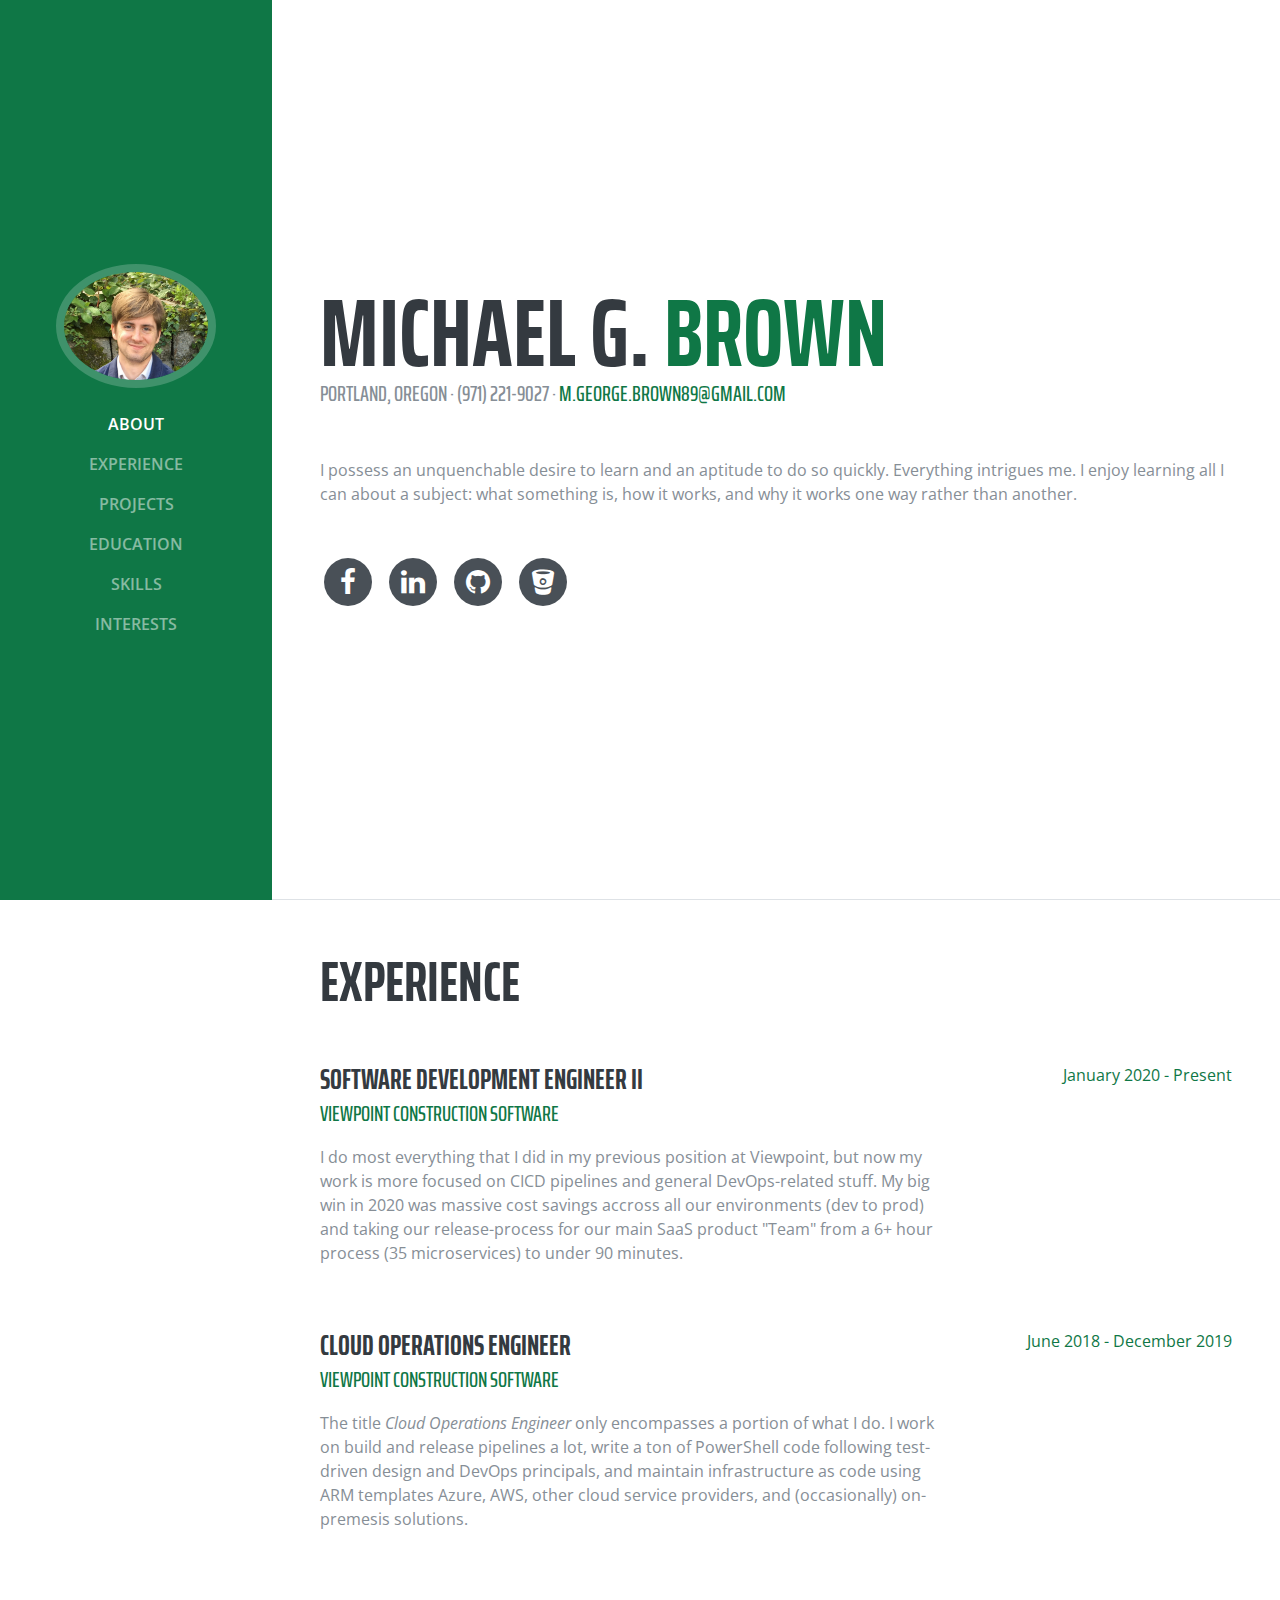
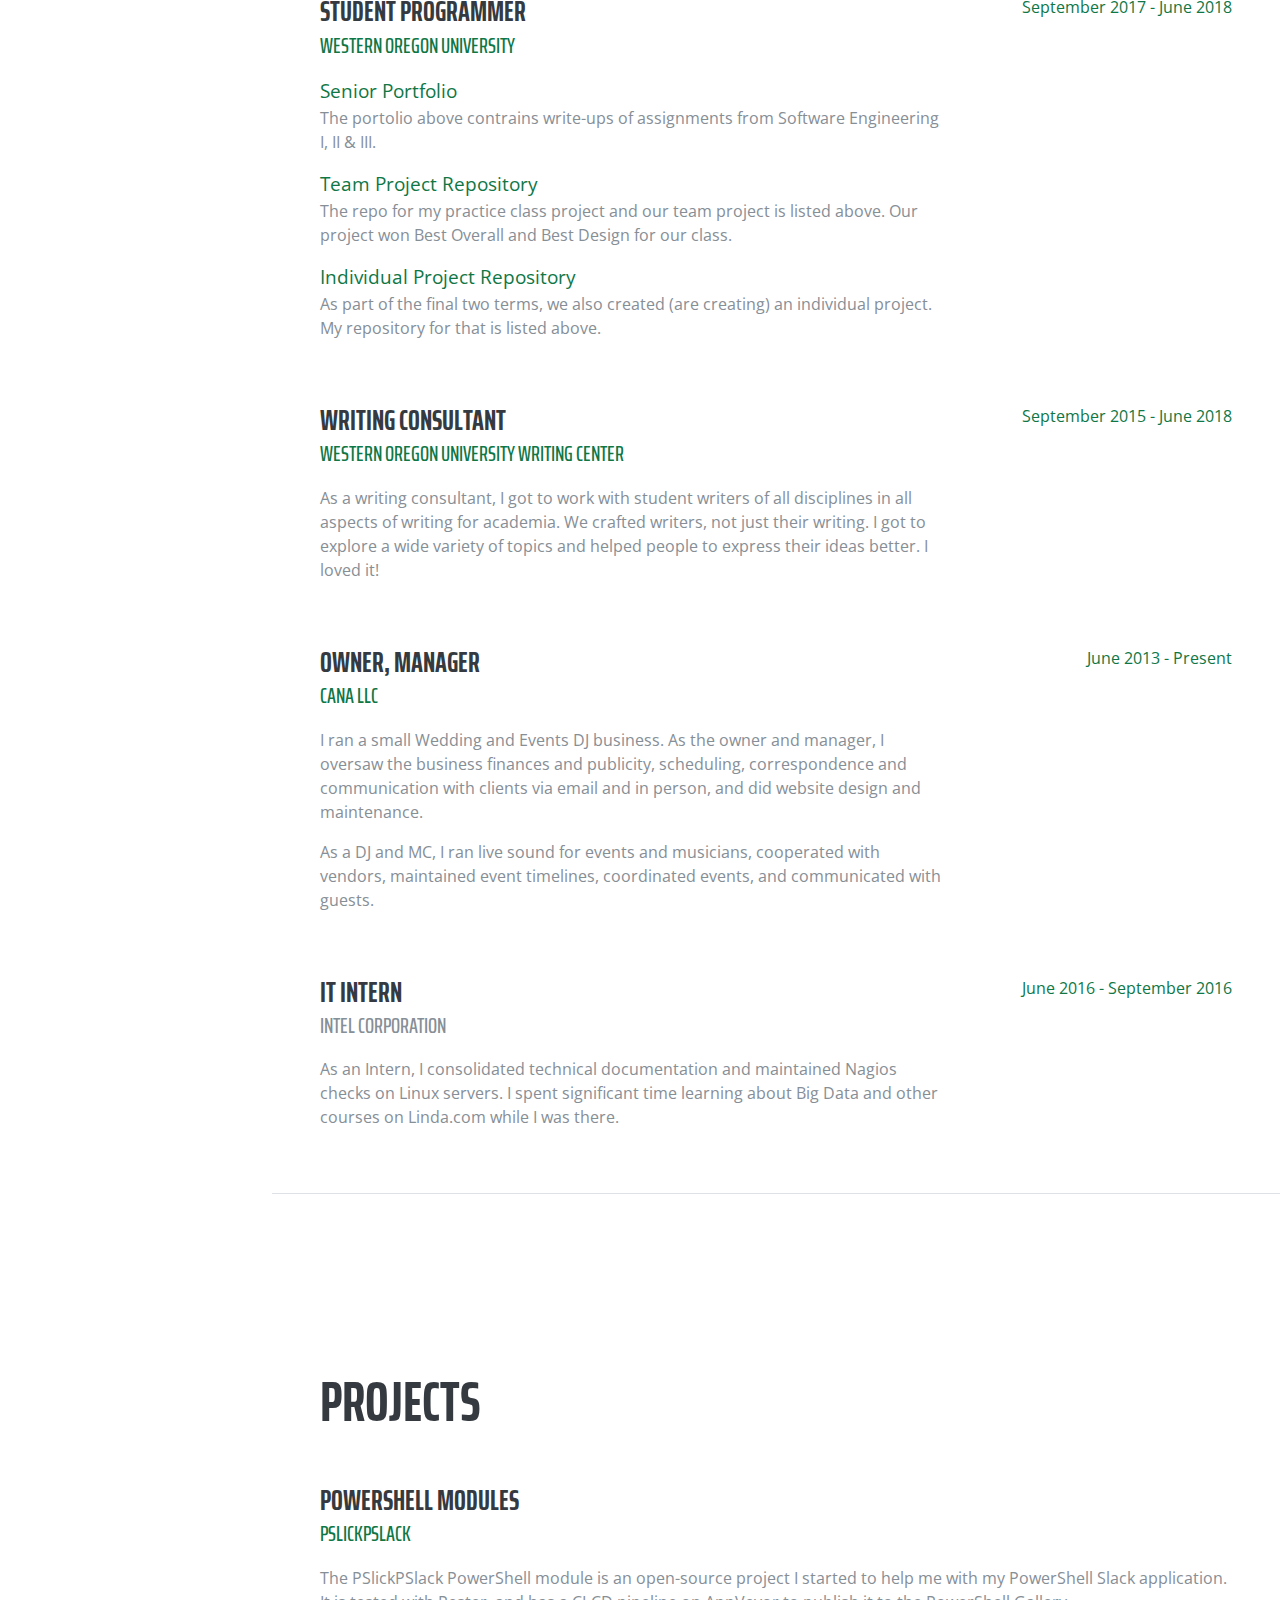
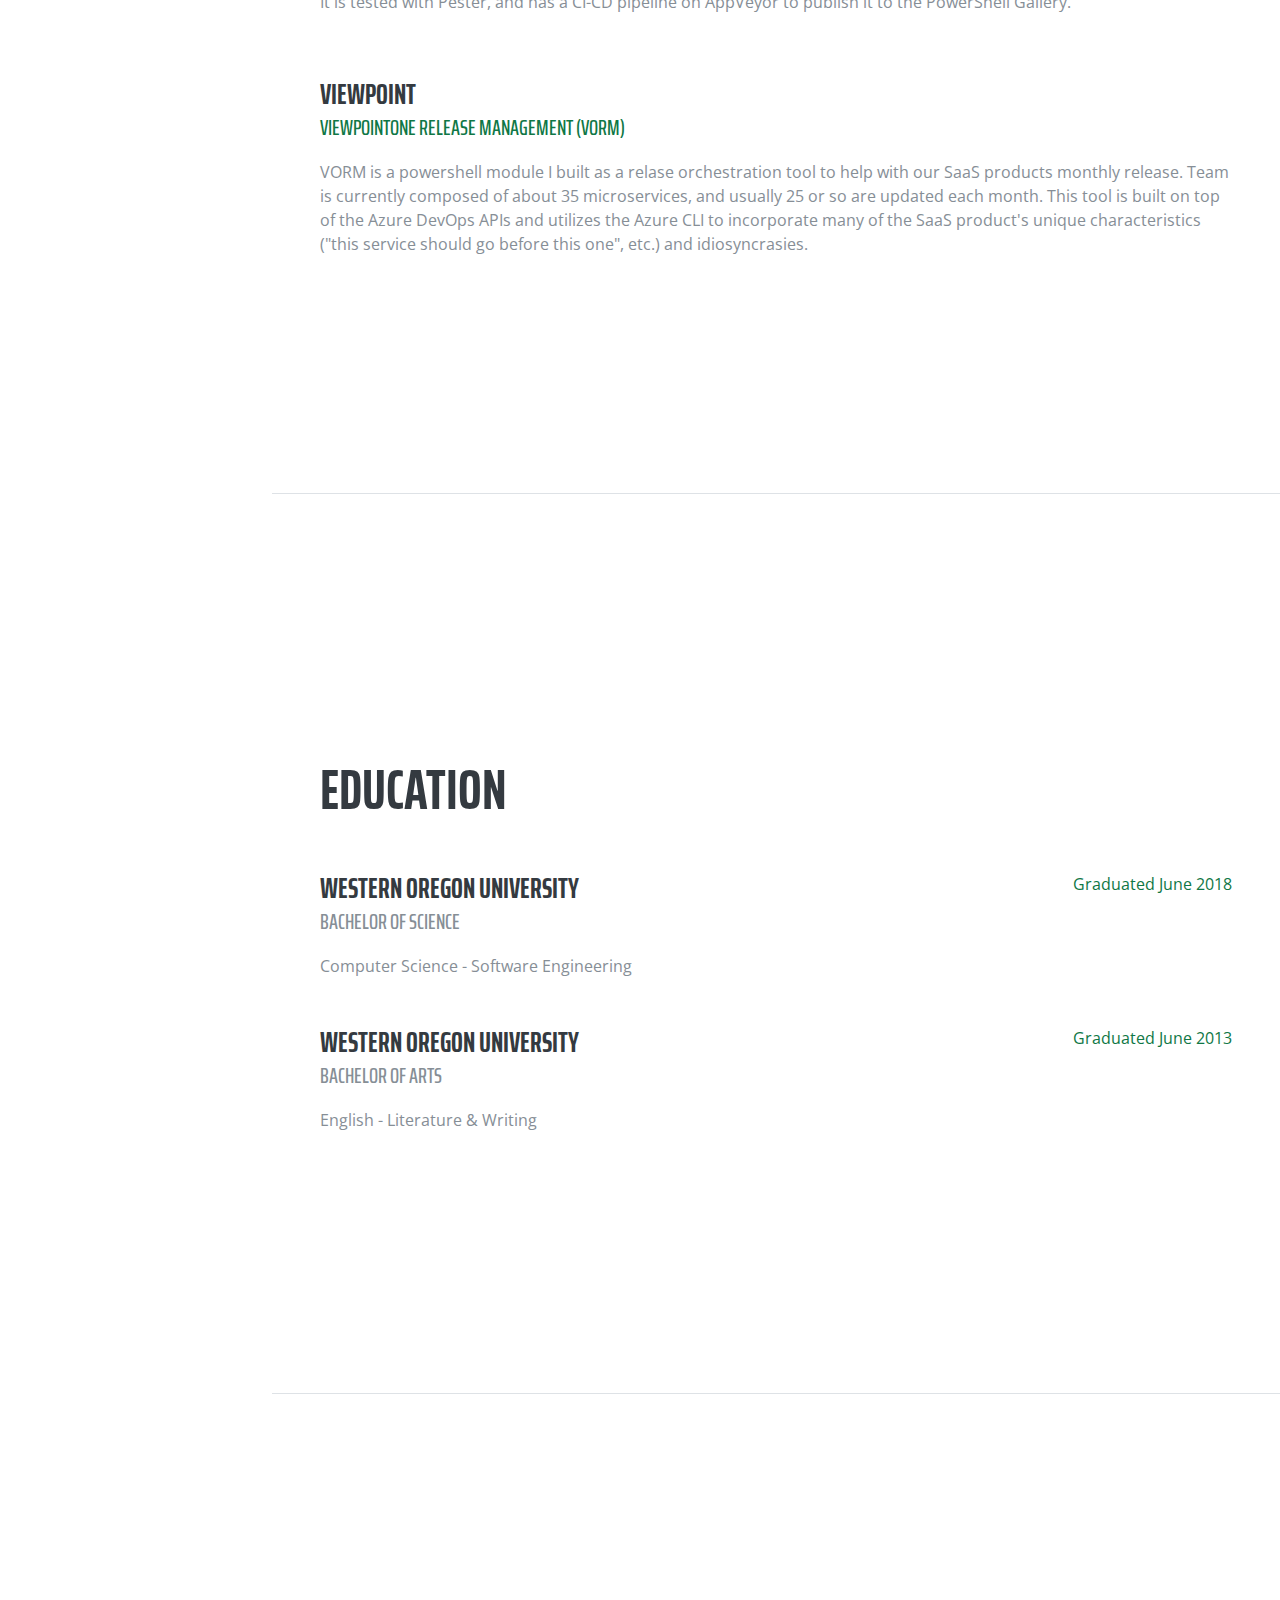
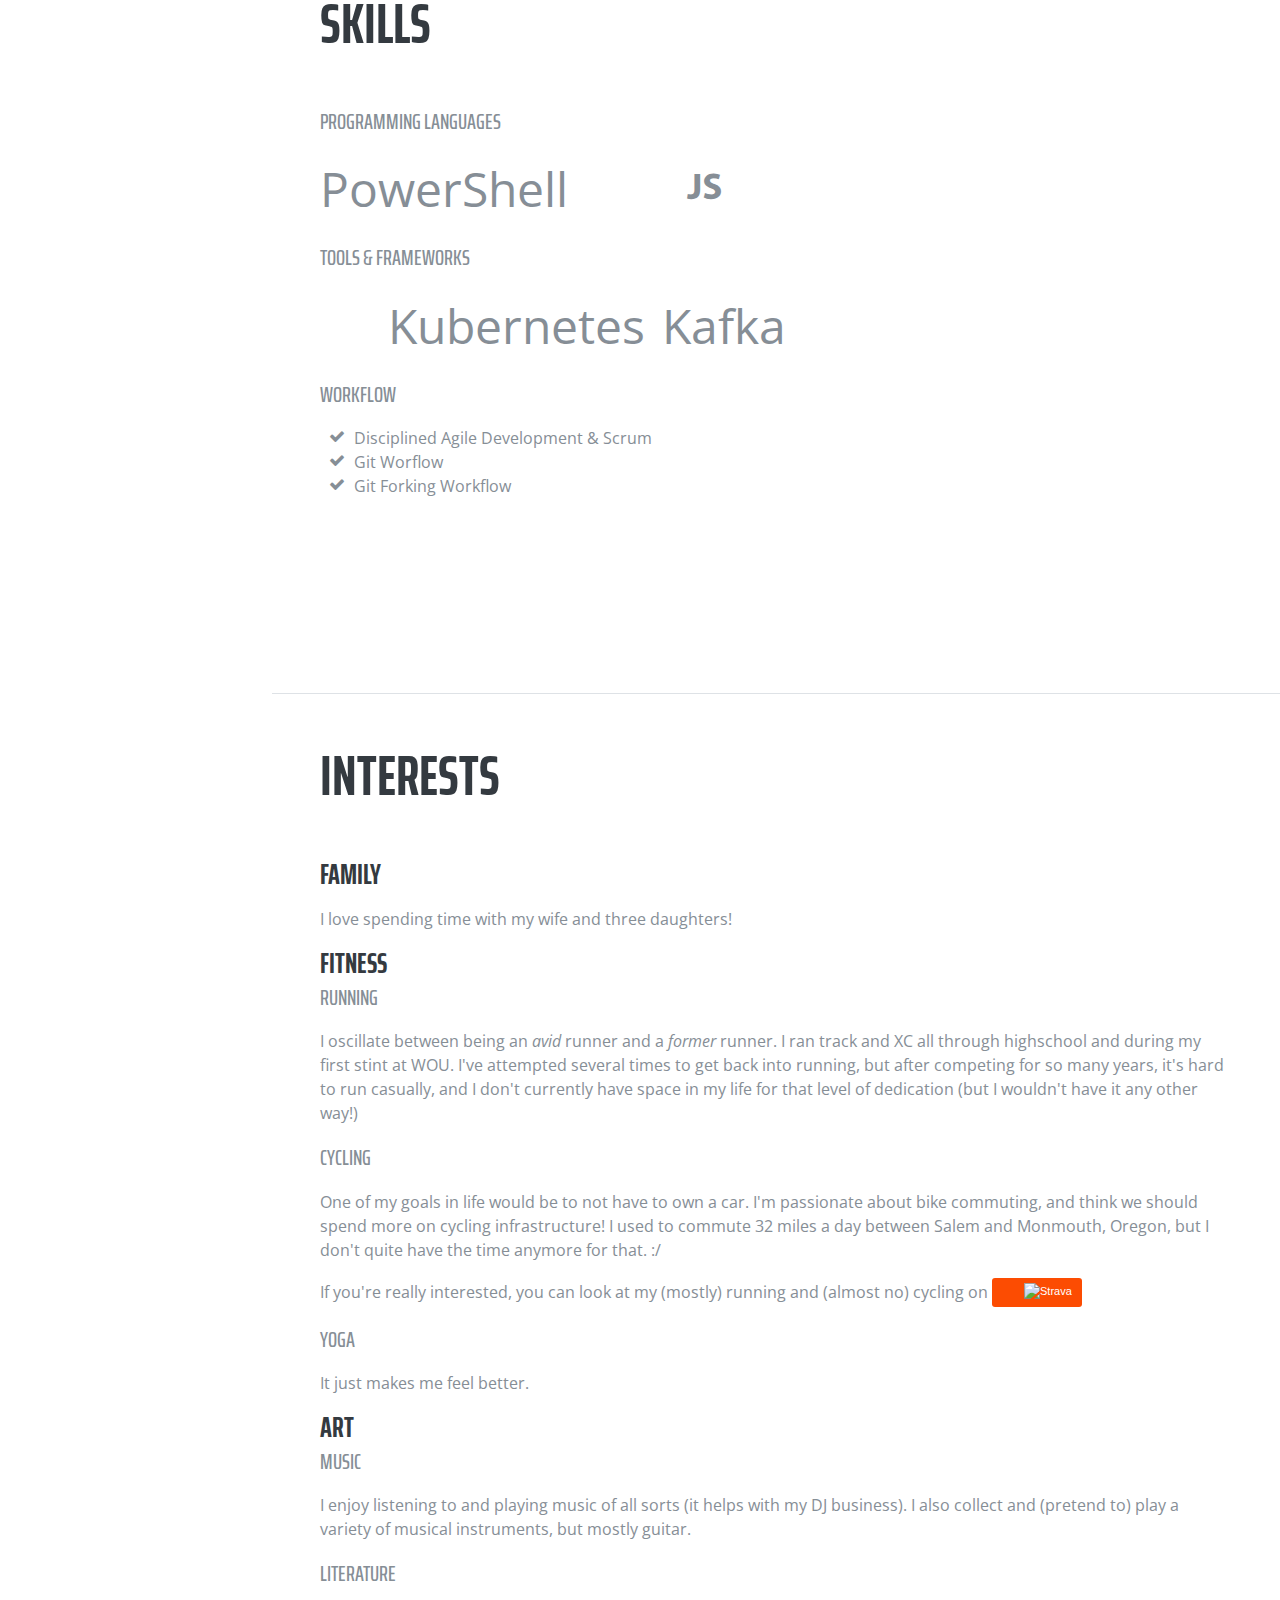
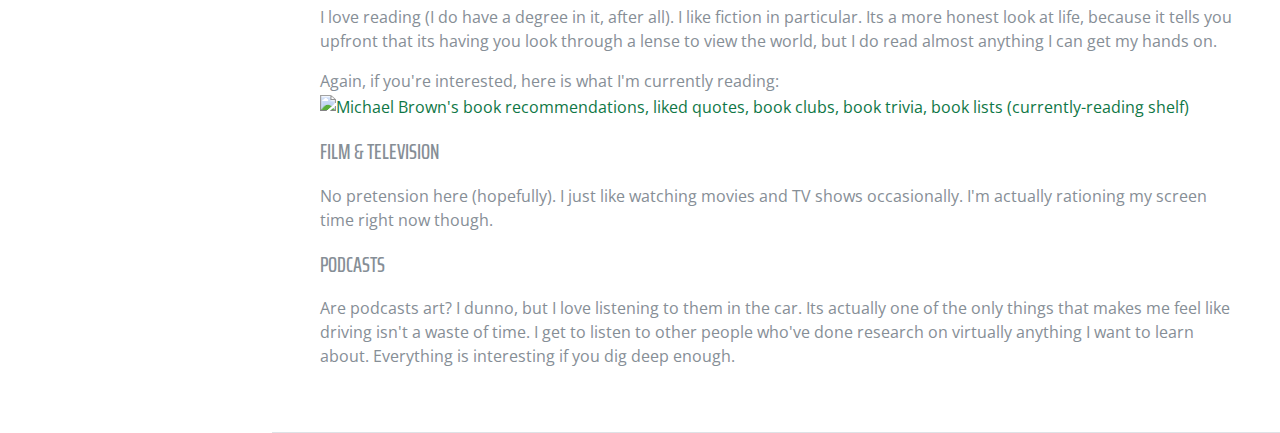
==== index.html @ d67d890c "oops double icon" ====
<!DOCTYPE html>
<html lang="en">

<head>

  <meta charset="utf-8">
  <meta name="viewport" content="width=device-width, initial-scale=1, shrink-to-fit=no">
  <meta name="description" content="">
  <meta name="author" content="">

  <title>Michael G. Brown</title>

  <!-- Bootstrap core CSS -->
  <link href="vendor/bootstrap/css/bootstrap.min.css" rel="stylesheet">

  <!-- Custom fonts for this template -->
  <link href="https://fonts.googleapis.com/css?family=Saira+Extra+Condensed:100,200,300,400,500,600,700,800,900"
    rel="stylesheet">
  <link href="https://fonts.googleapis.com/css?family=Open+Sans:300,300i,400,400i,600,600i,700,700i,800,800i"
    rel="stylesheet">
  <link href="vendor/font-awesome/css/font-awesome.min.css" rel="stylesheet">
  <link href="vendor/devicons/css/devicons.min.css" rel="stylesheet">
  <link href="vendor/simple-line-icons/css/simple-line-icons.css" rel="stylesheet">

  <link rel="stylesheet"
    href="https://cdn.rawgit.com/konpa/devicon/df6431e323547add1b4cf45992913f15286456d3/devicon.min.css">


  <!-- Custom styles for this template -->
  <link href="css/resume.css" rel="stylesheet">

</head>

<body id="page-top">

  <nav class="navbar navbar-expand-lg navbar-dark bg-primary fixed-top" id="sideNav">
    <a class="navbar-brand js-scroll-trigger" href="#page-top">
      <span class="d-block d-lg-none">Home</span>
      <span class="d-none d-lg-block">
        <img class="img-fluid img-profile rounded-circle mx-auto mb-2" src="img/profile.jpg" alt="">
      </span>
    </a>
    <button class="navbar-toggler" type="button" data-toggle="collapse" data-target="#navbarSupportedContent"
      aria-controls="navbarSupportedContent" aria-expanded="false" aria-label="Toggle navigation">
      <span class="navbar-toggler-icon"></span>
    </button>
    <div class="collapse navbar-collapse" id="navbarSupportedContent">
      <ul class="navbar-nav">
        <li class="nav-item">
          <a class="nav-link js-scroll-trigger" href="#about">About</a>
        </li>
        <li class="nav-item">
          <a class="nav-link js-scroll-trigger" href="#experience">Experience</a>
        </li>
        <li class="nav-item">
          <a class="nav-link js-scroll-trigger" href="#projects">Projects</a>
        </li>
        <li class="nav-item">
          <a class="nav-link js-scroll-trigger" href="#education">Education</a>
        </li>
        <li class="nav-item">
          <a class="nav-link js-scroll-trigger" href="#skills">Skills</a>
        </li>
        <li class="nav-item">
          <a class="nav-link js-scroll-trigger" href="#interests">Interests</a>
        </li>
      </ul>
    </div>
  </nav>

  <div class="container-fluid p-0">

    <section class="resume-section p-3 p-lg-5 d-flex d-column" id="about">
      <div class="my-auto">
        <h1 class="mb-0">Michael G.
          <span class="text-primary">Brown</span>
        </h1>
        <div class="subheading mb-5">Portland, Oregon · (971) 221-9027 ·
          <a href="mailto:m.george.brown89@gmail.com">m.george.brown89@gmail.com</a>
        </div>
        <p class="mb-5">I possess an unquenchable desire to learn and an aptitude to do so quickly. Everything intrigues
          me. I enjoy learning
          all I can about a subject: what something is, how it works, and why it works one way rather than another.
        </p>
        <ul class="list-inline list-social-icons mb-0">
          <li class="list-inline-item">
            <a href="https://www.facebook.com/michael.g.brown.14">
              <span class="fa-stack fa-lg">
                <i class="fa fa-circle fa-stack-2x"></i>
                <i class="fa fa-facebook fa-stack-1x fa-inverse"></i>
              </span>
            </a>
          </li>
          <li class="list-inline-item">
            <a href="https://www.linkedin.com/in/mgeorgebrown89/">
              <span class="fa-stack fa-lg">
                <i class="fa fa-circle fa-stack-2x"></i>
                <i class="fa fa-linkedin fa-stack-1x fa-inverse"></i>
              </span>
            </a>
          </li>
          <li class="list-inline-item">
            <a href="https://github.com/mgeorgebrown89">
              <span class="fa-stack fa-lg">
                <i class="fa fa-circle fa-stack-2x"></i>
                <i class="fa fa-github fa-stack-1x fa-inverse"></i>
              </span>
            </a>
          </li>
          <li class="list-inline-item">
            <a href="https://bitbucket.org/mgeorgebrown89/">
              <span class="fa-stack fa-lg">
                <i class="fa fa-circle fa-stack-2x"></i>
                <i class="fa fa-bitbucket fa-stack-1x fa-inverse"></i>
              </span>
            </a>
          </li>
        </ul>
      </div>
    </section>

    <section class="resume-section p-3 p-lg-5 d-flex flex-column" id="experience">
      <div class="my-auto">
        <h2 class="mb-5">Experience</h2>

        <div class="resume-item d-flex flex-column flex-md-row mb-5">
          <div class="resume-content mr-auto">
            <h3 class="mb-0">Software Development Engineer II</h3>
            <div class="subheading mb-3">
              <a href="https://www.viewpoint.com">Viewpoint Construction Software</a>
            </div>
            <p>
              I do most everything that I did in my previous position at Viewpoint, but now my work is more focused on
              CICD pipelines
              and general DevOps-related stuff. My big win in 2020 was massive cost savings accross all our environments
              (dev to prod)
              and taking our release-process for our main SaaS product "Team" from a 6+ hour process (35 microservices)
              to under 90 minutes.
            </p>
          </div>
          <div class="resume-date text-md-right">
            <span class="text-primary">January 2020 - Present</span>
          </div>
        </div>

        <div class="resume-item d-flex flex-column flex-md-row mb-5">
          <div class="resume-content mr-auto">
            <h3 class="mb-0">Cloud Operations Engineer</h3>
            <div class="subheading mb-3">
              <a href="https://www.viewpoint.com">Viewpoint Construction Software</a>
            </div>
            <p>
              The title <i>Cloud Operations Engineer</i> only encompasses a portion of what I do.
              I work on build and release pipelines a lot, write a ton of PowerShell code following test-driven design
              and DevOps principals,
              and maintain infrastructure as code using ARM templates Azure, AWS, other cloud service providers, and
              (occasionally) on-premesis solutions.
            </p>
          </div>
          <div class="resume-date text-md-right">
            <span class="text-primary">June 2018 - December 2019</span>
          </div>
        </div>

        <div class="resume-item d-flex flex-column flex-md-row mb-5">
          <div class="resume-content mr-auto">
            <h3 class="mb-0">Student Programmer</h3>
            <div class="subheading mb-3">
              <a href="https://www.wou.edu/cs/degrees-programs/babs-computer-science/">Western Oregon University</a>
            </div>
            <div>
              <big>
                <a href="https://mgeorgebrown89.github.io/CS-Portfolio/">Senior Portfolio</a>
              </big>
            </div>
            <p>The portolio above contrains write-ups of
              assignments from Software Engineering I, II &amp; III.</p>
            <div>
              <big>
                <a href="https://bitbucket.org/mgeorgebrown89/sneakysoftware">Team Project Repository</a>
              </big>
            </div>
            <p>The repo for my practice class project and our team project is listed above. Our project won Best Overall and Best Design for our class.</p>
            <div>
              <big>
                <a href="#">Individual Project Repository</a>
              </big>
            </div>
            <p>As part of the final two terms, we also created (are creating) an individual project. My repository for
              that is listed above.
            </p>
          </div>
          <div class="resume-date text-md-right">
            <span class="text-primary">September 2017 - June 2018</span>
          </div>
        </div>

        <div class="resume-item d-flex flex-column flex-md-row mb-5">
          <div class="resume-content mr-auto">
            <h3 class="mb-0">Writing Consultant</h3>
            <div class="subheading mb-3">
              <a href="http://www.wou.edu/writingctr/">Western Oregon University Writing Center</a>
            </div>
            <p>As a writing consultant, I got to work with student writers of all disciplines in all aspects of writing
              for academia.
              We crafted writers, not just their writing. I got to explore a wide variety of topics and helped people to
              express
              their ideas better. I loved it!
            </p>
          </div>
          <div class="resume-date text-md-right">
            <span class="text-primary">September 2015 - June 2018</span>
          </div>
        </div>

        <div class="resume-item d-flex flex-column flex-md-row mb-5">
          <div class="resume-content mr-auto">
            <h3 class="mb-0">Owner, Manager</h3>
            <div class="subheading mb-3">
              <a href="https://www.celebratewithcana.com/">Cana LLC</a>
            </div>
            <p>I ran a small Wedding and Events DJ business. As the owner and manager, I oversaw the business finances
              and publicity, scheduling, correspondence and communication with clients via email and in person, and did
              website
              design and maintenance.</p>
            <p>As a DJ and MC, I ran live sound for events and musicians, cooperated with vendors, maintained event
              timelines,
              coordinated events, and communicated with guests.</p>
          </div>
          <div class="resume-date text-md-right">
            <span class="text-primary">June 2013 - Present</span>
          </div>
        </div>

        <div class="resume-item d-flex flex-column flex-md-row">
          <div class="resume-content mr-auto">
            <h3 class="mb-0">IT Intern</h3>
            <div class="subheading mb-3">Intel Corporation</div>
            <p>As an Intern, I consolidated technical documentation and maintained Nagios checks on Linux servers. I
              spent significant
              time learning about Big Data and other courses on Linda.com while I was there.</p>
          </div>
          <div class="resume-date text-md-right">
            <span class="text-primary">June 2016 - September 2016</span>
          </div>
        </div>

      </div>

    </section>

    <section class="resume-section p-3 p-lg-5 d-flex flex-column" id="projects">
      <div class="my-auto">
        <h2 class="mb-5">Projects</h2>

        <div class="resume-item d-flex flex-column flex-md-row mb-5">
          <div class="resume-content mr-auto">
            <h3 class="mb-0">PowerShell Modules</h3>
            <div class="subheading mb-3">
              <a href="https://github.com/mgeorgebrown89/PSlickPSlack">PSlickPSlack</a>
            </div>
            <p>The PSlickPSlack PowerShell module is an open-source project I started to help me with my PowerShell
              Slack application. It is tested with Pester, and has a CI-CD pipeline on AppVeyor to publish it to the
              PowerShell Gallery.
            </p>
          </div>
        </div>

        <div class="resume-item d-flex flex-column flex-md-row mb-5">
          <div class="resume-content mr-auto">
            <h3 class="mb-0">Viewpoint</h3>
            <div class="subheading mb-3">
              <a href="https://github.com/mgeorgebrown89/PSlickPSlack">ViewpointOne Release Management (VORM)</a>
            </div>
            <p>VORM is a powershell module I built as a relase orchestration tool to help with our SaaS products monthly
              release.
              Team is currently composed of about 35 microservices, and usually 25 or so are updated each month.
              This tool is built on top of the Azure DevOps APIs and utilizes the Azure CLI to incorporate many of the
              SaaS product's
              unique characteristics ("this service should go before this one", etc.) and idiosyncrasies.
            </p>
          </div>
        </div>

    </section>

    <section class="resume-section p-3 p-lg-5 d-flex flex-column" id="education">
      <div class="my-auto">
        <h2 class="mb-5">Education</h2>

        <div class="resume-item d-flex flex-column flex-md-row mb-5">
          <div class="resume-content mr-auto">
            <h3 class="mb-0">Western Oregon University</h3>
            <div class="subheading mb-3">Bachelor of Science</div>
            <div>Computer Science - Software Engineering</div>
          </div>
          <div class="resume-date text-md-right">
            <span class="text-primary">Graduated June 2018</span>
          </div>
        </div>

        <div class="resume-item d-flex flex-column flex-md-row">
          <div class="resume-content mr-auto">
            <h3 class="mb-0">Western Oregon University</h3>
            <div class="subheading mb-3">Bachelor of Arts</div>
            <div>English - Literature &amp; Writing</div>
          </div>
          <div class="resume-date text-md-right">
            <span class="text-primary">Graduated June 2013</span>
          </div>
        </div>

      </div>
    </section>

    <section class="resume-section p-3 p-lg-5 d-flex flex-column" id="skills">
      <div class="my-auto">
        <h2 class="mb-5">Skills</h2>

        <div class="subheading mb-3">Programming Languages</div>
        <ul class="list-inline list-icons">
          <li class="list-inline-item">PowerShell</li>
          <li class="list-inline-item">
            <i class="devicon-csharp-plain"></i>
          <li class="list-inline-item">
          <li class="list-inline-item">
            <i class="devicon-java-plain-wordmark"></i>
          </li>
          <li class="list-inline-item">
            <i class="devicon-mysql-plain-wordmark"></i>
          </li>
          <li class="list-inline-item">
            <i class="devicon-c-plain"></i>
          </li>
          <li class="list-inline-item">
            <i class="devicon-python-plain-wordmark"></i>
          </li>
          <i class="devicon-html5-plain-wordmark"></i>
          </li>
          <li class="list-inline-item">
            <i class="devicon-css3-plain-wordmark"></i>
          </li>
          <li class="list-inline-item">
            <i class="devicons devicons-javascript"></i>
          </li>
          <li class="list-inline-item">
            <i class="devicon-jquery-plain-wordmark"></i>
          </li>
          <li class="list-inline-item">
            <i class="devicon-swift-plain-wordmark"></i>
          </li>
          </li>
        </ul>

        <div class="subheading mb-3">Tools &amp; Frameworks</div>
        <ul class="list-inline list-icons">
          <li class="list-inline-item">
            <i class="devicon-git-plain-wordmark"></i>
          </li>
          <li class="list-inline-item">
            <i class="devicon-dot-net-plain-wordmark"></i>
          </li>
          <li class="list-inline-item">
            <i class="devicon-visualstudio-plain-wordmark"></i>
          </li>
          <li class="list-inline-item">
            <i class="devicon-bootstrap-plain-wordmark"></i>
          </li>
          <li class="list-inline-item">Kubernetes</li>
          <li class="list-inline-item">Kafka</li>
        </ul>

        <div class="subheading mb-3">Workflow</div>
        <ul class="fa-ul mb-0">
          <li>
            <i class="fa-li fa fa-check"></i>
            Disciplined Agile Development &amp; Scrum</li>
          <li>
            <i class="fa-li fa fa-check"></i>
            Git Worflow</li>
          <li>
            <i class="fa-li fa fa-check"></i>
            Git Forking Workflow</li>
        </ul>
      </div>
    </section>

    <section class="resume-section p-3 p-lg-5 d-flex flex-column" id="interests">
      <div class="my-auto">
        <h2 class="mb-5">Interests</h2>

        <h3 class="mb-0">Family</h3>
        <div class="subheading mb-3"></div>
        <p>I love spending time with my wife and three daughters!</p>

        <h3 class="mb-0">Fitness</h3>
        <div class="subheading mb-3">Running</div>
        <p>I oscillate between being an
          <em>avid</em> runner and a
          <em>former</em> runner. I ran track and XC all through highschool and during my first stint at WOU. I've
          attempted
          several times to get back into running, but after competing for so many years, it's hard to run casually, and
          I
          don't currently have space in my life for that level of dedication (but I wouldn't have it any other way!)</p>

        <div class="subheading mb-3">Cycling</div>
        <p>One of my goals in life would be to not have to own a car. I'm passionate about bike commuting, and think we
          should
          spend more on cycling infrastructure! I used to commute 32 miles a day between Salem and Monmouth, Oregon, but
          I don't quite have the time anymore for that. :/
        </p>
        <p>If you're really interested, you can look at my (mostly) running and (almost no) cycling on
          <a style="display:inline-block;background-color:#FC4C02;color:#fff;padding:5px 10px 5px 30px;font-size:11px;font-family:Helvetica, Arial, sans-serif;white-space:nowrap;text-decoration:none;background-repeat:no-repeat;background-position:10px center;border-radius:3px;background-image:url('http://badges.strava.com/logo-strava-echelon.png')"
            href='http://strava.com/athletes/17103387/badge' target="_clean">
            <img src='http://badges.strava.com/logo-strava.png' alt='Strava'
              style='margin-left:2px;vertical-align:text-bottom' height=13 width=51 />
          </a>
        </p>
        <div class="subheading mb-3">Yoga</div>
        <p>It just makes me feel better.</p>

        <h3 class="mb-0">Art</h3>
        <div class="subheading mb-3">Music</div>
        <p>I enjoy listening to and playing music of all sorts (it helps with my DJ business). I also collect and
          (pretend to)
          play a variety of musical instruments, but mostly guitar.</p>

        <div class="subheading mb-3">Literature</div>
        <p>I love reading (I do have a degree in it, after all). I like fiction in particular. Its a more honest look at
          life,
          because it tells you upfront that its having you look through a lense to view the world, but I do read almost
          anything
          I can get my hands on.
        </p>
        <p>Again, if you're interested, here is what I'm currently reading:
          <a href="https://www.goodreads.com/review/list/29840903?shelf=currently-reading"
            title="Michael Brown's book recommendations, liked quotes, book clubs, book trivia, book lists (currently-reading shelf)"
            , rel="nofollow">
            <img border="0"
              alt="Michael Brown's book recommendations, liked quotes, book clubs, book trivia, book lists (currently-reading shelf)"
              src="https://www.goodreads.com/images/badge/badge1.jpg">
          </a>
        </p>

        <div class="subheading mb-3">Film &amp; Television</div>
        <p>No pretension here (hopefully). I just like watching movies and TV shows occasionally. I'm actually rationing
          my
          screen time right now though.</p>

        <div class="subheading mb-3">Podcasts</div>
        <p>Are podcasts art? I dunno, but I love listening to them in the car. Its actually one of the only things that
          makes
          me feel like driving isn't a waste of time. I get to listen to other people who've done research on virtually
          anything
          I want to learn about. Everything is interesting if you dig deep enough. </p>
      </div>
    </section>
  </div>

  <!-- Bootstrap core JavaScript -->
  <script src="vendor/jquery/jquery.min.js"></script>
  <script src="vendor/bootstrap/js/bootstrap.bundle.min.js"></script>

  <!-- Plugin JavaScript -->
  <script src="vendor/jquery-easing/jquery.easing.min.js"></script>

  <!-- Custom scripts for this template -->
  <script src="js/resume.min.js"></script>

</body>

</html>
---- vendor/devicons/css/devicons.min.css ----
/*!
 *  Devicons 1.8.0 made by Theodore Vorillas / http://vorillaz.com 
 */
@font-face{font-family:devicons;src:url(../fonts/devicons.eot?xqxft6);src:url(../fonts/devicons.eot?#iefixxqxft6) format("embedded-opentype"),url(../fonts/devicons.woff?xqxft6) format("woff"),url(../fonts/devicons.ttf?xqxft6) format("truetype"),url(../fonts/devicons.svg?xqxft6#devicons) format("svg");font-weight:400;font-style:normal}.devicons{font-family:devicons;speak:none;font-style:normal;font-weight:400;font-variant:normal;text-transform:none;line-height:1;-webkit-font-smoothing:antialiased;-moz-osx-font-smoothing:grayscale}.devicons-git:before{content:"\e602"}.devicons-git_compare:before{content:"\e628"}.devicons-git_branch:before{content:"\e625"}.devicons-git_commit:before{content:"\e629"}.devicons-git_pull_request:before{content:"\e626"}.devicons-git_merge:before{content:"\e627"}.devicons-bitbucket:before{content:"\e603"}.devicons-github_alt:before{content:"\e608"}.devicons-github_badge:before{content:"\e609"}.devicons-github:before{content:"\e60a"}.devicons-github_full:before{content:"\e617"}.devicons-java:before{content:"\e638"}.devicons-ruby:before{content:"\e639"}.devicons-scala:before{content:"\e637"}.devicons-python:before{content:"\e63c"}.devicons-go:before{content:"\e624"}.devicons-ruby_on_rails:before{content:"\e63b"}.devicons-django:before{content:"\e61d"}.devicons-markdown:before{content:"\e63e"}.devicons-php:before{content:"\e63d"}.devicons-mysql:before{content:"\e604"}.devicons-streamline:before{content:"\e605"}.devicons-database:before{content:"\e606"}.devicons-laravel:before{content:"\e63f"}.devicons-javascript:before{content:"\e64e"}.devicons-angular:before{content:"\e653"}.devicons-backbone:before{content:"\e652"}.devicons-coffeescript:before{content:"\e651"}.devicons-jquery:before{content:"\e650"}.devicons-modernizr:before{content:"\e620"}.devicons-jquery_ui:before{content:"\e654"}.devicons-ember:before{content:"\e61b"}.devicons-dojo:before{content:"\e61c"}.devicons-nodejs:before{content:"\e619"}.devicons-nodejs_small:before{content:"\e618"}.devicons-javascript_shield:before{content:"\e64f"}.devicons-bootstrap:before{content:"\e647"}.devicons-sass:before{content:"\e64b"}.devicons-css3_full:before{content:"\e64a"}.devicons-css3:before{content:"\e649"}.devicons-html5:before{content:"\e636"}.devicons-html5_multimedia:before{content:"\e632"}.devicons-html5_device_access:before{content:"\e633"}.devicons-html5_3d_effects:before{content:"\e635"}.devicons-html5_connectivity:before{content:"\e634"}.devicons-ghost_small:before{content:"\e614"}.devicons-ghost:before{content:"\e61f"}.devicons-magento:before{content:"\e640"}.devicons-joomla:before{content:"\e641"}.devicons-jekyll_small:before{content:"\e60d"}.devicons-drupal:before{content:"\e642"}.devicons-wordpress:before{content:"\e60b"}.devicons-grunt:before{content:"\e64c"}.devicons-bower:before{content:"\e64d"}.devicons-npm:before{content:"\e61e"}.devicons-yahoo_small:before{content:"\e62b"}.devicons-yahoo:before{content:"\e615"}.devicons-bing_small:before{content:"\e600"}.devicons-windows:before{content:"\e60f"}.devicons-linux:before{content:"\e612"}.devicons-ubuntu:before{content:"\e63a"}.devicons-android:before{content:"\e60e"}.devicons-apple:before{content:"\e611"}.devicons-appstore:before{content:"\e613"}.devicons-phonegap:before{content:"\e630"}.devicons-blackberry:before{content:"\e623"}.devicons-stackoverflow:before{content:"\e610"}.devicons-techcrunch:before{content:"\e62c"}.devicons-codrops:before{content:"\e62f"}.devicons-css_tricks:before{content:"\e601"}.devicons-smashing_magazine:before{content:"\e62d"}.devicons-netmagazine:before{content:"\e62e"}.devicons-codepen:before{content:"\e616"}.devicons-cssdeck:before{content:"\e62a"}.devicons-hackernews:before{content:"\e61a"}.devicons-dropbox:before{content:"\e607"}.devicons-google_drive:before{content:"\e631"}.devicons-visualstudio:before{content:"\e60c"}.devicons-unity_small:before{content:"\e621"}.devicons-raspberry_pi:before{content:"\e622"}.devicons-chrome:before{content:"\e643"}.devicons-ie:before{content:"\e644"}.devicons-firefox:before{content:"\e645"}.devicons-opera:before{content:"\e646"}.devicons-safari:before{content:"\e648"}.devicons-swift:before{content:"\e655"}.devicons-symfony:before{content:"\e656"}.devicons-symfony_badge:before{content:"\e657"}.devicons-less:before{content:"\e658"}.devicons-stylus:before{content:"\e659"}.devicons-trello:before{content:"\e65a"}.devicons-atlassian:before{content:"\e65b"}.devicons-jira:before{content:"\e65c"}.devicons-envato:before{content:"\e65d"}.devicons-snap_svg:before{content:"\e65e"}.devicons-raphael:before{content:"\e65f"}.devicons-google_analytics:before{content:"\e660"}.devicons-compass:before{content:"\e661"}.devicons-onedrive:before{content:"\e662"}.devicons-gulp:before{content:"\e663"}.devicons-atom:before{content:"\e664"}.devicons-cisco:before{content:"\e665"}.devicons-nancy:before{content:"\e666"}.devicons-clojure:before{content:"\e668"}.devicons-clojure_alt:before{content:"\e66a"}.devicons-perl:before{content:"\e669"}.devicons-celluloid:before{content:"\e66b"}.devicons-w3c:before{content:"\e66c"}.devicons-redis:before{content:"\e66d"}.devicons-postgresql:before{content:"\e66e"}.devicons-webplatform:before{content:"\e66f"}.devicons-jenkins:before{content:"\e667"}.devicons-requirejs:before{content:"\e670"}.devicons-opensource:before{content:"\e671"}.devicons-typo3:before{content:"\e672"}.devicons-uikit:before{content:"\e673"}.devicons-doctrine:before{content:"\e674"}.devicons-groovy:before{content:"\e675"}.devicons-nginx:before{content:"\e676"}.devicons-haskell:before{content:"\e677"}.devicons-zend:before{content:"\e678"}.devicons-gnu:before{content:"\e679"}.devicons-yeoman:before{content:"\e67a"}.devicons-heroku:before{content:"\e67b"}.devicons-debian:before{content:"\e67d"}.devicons-travis:before{content:"\e67e"}.devicons-dotnet:before{content:"\e67f"}.devicons-codeigniter:before{content:"\e680"}.devicons-javascript_badge:before{content:"\e681"}.devicons-yii:before{content:"\e682"}.devicons-msql_server:before{content:"\e67c"}.devicons-composer:before{content:"\e683"}.devicons-krakenjs_badge:before{content:"\e684"}.devicons-krakenjs:before{content:"\e685"}.devicons-mozilla:before{content:"\e686"}.devicons-firebase:before{content:"\e687"}.devicons-sizzlejs:before{content:"\e688"}.devicons-creativecommons:before{content:"\e689"}.devicons-creativecommons_badge:before{content:"\e68a"}.devicons-mitlicence:before{content:"\e68b"}.devicons-senchatouch:before{content:"\e68c"}.devicons-bugsense:before{content:"\e68d"}.devicons-extjs:before{content:"\e68e"}.devicons-mootools_badge:before{content:"\e68f"}.devicons-mootools:before{content:"\e690"}.devicons-ruby_rough:before{content:"\e691"}.devicons-komodo:before{content:"\e692"}.devicons-coda:before{content:"\e693"}.devicons-bintray:before{content:"\e694"}.devicons-terminal:before{content:"\e695"}.devicons-code:before{content:"\e696"}.devicons-responsive:before{content:"\e697"}.devicons-dart:before{content:"\e698"}.devicons-aptana:before{content:"\e699"}.devicons-mailchimp:before{content:"\e69a"}.devicons-netbeans:before{content:"\e69b"}.devicons-dreamweaver:before{content:"\e69c"}.devicons-brackets:before{content:"\e69d"}.devicons-eclipse:before{content:"\e69e"}.devicons-cloud9:before{content:"\e69f"}.devicons-scrum:before{content:"\e6a0"}.devicons-prolog:before{content:"\e6a1"}.devicons-terminal_badge:before{content:"\e6a2"}.devicons-code_badge:before{content:"\e6a3"}.devicons-mongodb:before{content:"\e6a4"}.devicons-meteor:before{content:"\e6a5"}.devicons-meteorfull:before{content:"\e6a6"}.devicons-fsharp:before{content:"\e6a7"}.devicons-rust:before{content:"\e6a8"}.devicons-ionic:before{content:"\e6a9"}.devicons-sublime:before{content:"\e6aa"}.devicons-appcelerator:before{content:"\e6ab"}.devicons-asterisk:before{content:"\e6ac"}.devicons-aws:before{content:"\e6ad"}.devicons-digital-ocean:before{content:"\e6ae"}.devicons-dlang:before{content:"\e6af"}.devicons-docker:before{content:"\e6b0"}.devicons-erlang:before{content:"\e6b1"}.devicons-google-cloud-platform:before{content:"\e6b2"}.devicons-grails:before{content:"\e6b3"}.devicons-illustrator:before{content:"\e6b4"}.devicons-intellij:before{content:"\e6b5"}.devicons-materializecss:before{content:"\e6b6"}.devicons-openshift:before{content:"\e6b7"}.devicons-photoshop:before{content:"\e6b8"}.devicons-rackspace:before{content:"\e6b9"}.devicons-react:before{content:"\e6ba"}.devicons-redhat:before{content:"\e6bb"}.devicons-scriptcs:before{content:"\e6bc"}.devicons-sqllite:before{content:"\e6c4"}.devicons-vim:before{content:"\e6c5"}
---- vendor/simple-line-icons/css/simple-line-icons.css ----
@font-face {
  font-family: 'simple-line-icons';
  src: url('../fonts/Simple-Line-Icons.eot?v=2.4.0');
  src: url('../fonts/Simple-Line-Icons.eot?v=2.4.0#iefix') format('embedded-opentype'), url('../fonts/Simple-Line-Icons.woff2?v=2.4.0') format('woff2'), url('../fonts/Simple-Line-Icons.ttf?v=2.4.0') format('truetype'), url('../fonts/Simple-Line-Icons.woff?v=2.4.0') format('woff'), url('../fonts/Simple-Line-Icons.svg?v=2.4.0#simple-line-icons') format('svg');
  font-weight: normal;
  font-style: normal;
}
/*
 Use the following CSS code if you want to have a class per icon.
 Instead of a list of all class selectors, you can use the generic [class*="icon-"] selector, but it's slower:
*/
.icon-user,
.icon-people,
.icon-user-female,
.icon-user-follow,
.icon-user-following,
.icon-user-unfollow,
.icon-login,
.icon-logout,
.icon-emotsmile,
.icon-phone,
.icon-call-end,
.icon-call-in,
.icon-call-out,
.icon-map,
.icon-location-pin,
.icon-direction,
.icon-directions,
.icon-compass,
.icon-layers,
.icon-menu,
.icon-list,
.icon-options-vertical,
.icon-options,
.icon-arrow-down,
.icon-arrow-left,
.icon-arrow-right,
.icon-arrow-up,
.icon-arrow-up-circle,
.icon-arrow-left-circle,
.icon-arrow-right-circle,
.icon-arrow-down-circle,
.icon-check,
.icon-clock,
.icon-plus,
.icon-minus,
.icon-close,
.icon-event,
.icon-exclamation,
.icon-organization,
.icon-trophy,
.icon-screen-smartphone,
.icon-screen-desktop,
.icon-plane,
.icon-notebook,
.icon-mustache,
.icon-mouse,
.icon-magnet,
.icon-energy,
.icon-disc,
.icon-cursor,
.icon-cursor-move,
.icon-crop,
.icon-chemistry,
.icon-speedometer,
.icon-shield,
.icon-screen-tablet,
.icon-magic-wand,
.icon-hourglass,
.icon-graduation,
.icon-ghost,
.icon-game-controller,
.icon-fire,
.icon-eyeglass,
.icon-envelope-open,
.icon-envelope-letter,
.icon-bell,
.icon-badge,
.icon-anchor,
.icon-wallet,
.icon-vector,
.icon-speech,
.icon-puzzle,
.icon-printer,
.icon-present,
.icon-playlist,
.icon-pin,
.icon-picture,
.icon-handbag,
.icon-globe-alt,
.icon-globe,
.icon-folder-alt,
.icon-folder,
.icon-film,
.icon-feed,
.icon-drop,
.icon-drawer,
.icon-docs,
.icon-doc,
.icon-diamond,
.icon-cup,
.icon-calculator,
.icon-bubbles,
.icon-briefcase,
.icon-book-open,
.icon-basket-loaded,
.icon-basket,
.icon-bag,
.icon-action-undo,
.icon-action-redo,
.icon-wrench,
.icon-umbrella,
.icon-trash,
.icon-tag,
.icon-support,
.icon-frame,
.icon-size-fullscreen,
.icon-size-actual,
.icon-shuffle,
.icon-share-alt,
.icon-share,
.icon-rocket,
.icon-question,
.icon-pie-chart,
.icon-pencil,
.icon-note,
.icon-loop,
.icon-home,
.icon-grid,
.icon-graph,
.icon-microphone,
.icon-music-tone-alt,
.icon-music-tone,
.icon-earphones-alt,
.icon-earphones,
.icon-equalizer,
.icon-like,
.icon-dislike,
.icon-control-start,
.icon-control-rewind,
.icon-control-play,
.icon-control-pause,
.icon-control-forward,
.icon-control-end,
.icon-volume-1,
.icon-volume-2,
.icon-volume-off,
.icon-calendar,
.icon-bulb,
.icon-chart,
.icon-ban,
.icon-bubble,
.icon-camrecorder,
.icon-camera,
.icon-cloud-download,
.icon-cloud-upload,
.icon-envelope,
.icon-eye,
.icon-flag,
.icon-heart,
.icon-info,
.icon-key,
.icon-link,
.icon-lock,
.icon-lock-open,
.icon-magnifier,
.icon-magnifier-add,
.icon-magnifier-remove,
.icon-paper-clip,
.icon-paper-plane,
.icon-power,
.icon-refresh,
.icon-reload,
.icon-settings,
.icon-star,
.icon-symbol-female,
.icon-symbol-male,
.icon-target,
.icon-credit-card,
.icon-paypal,
.icon-social-tumblr,
.icon-social-twitter,
.icon-social-facebook,
.icon-social-instagram,
.icon-social-linkedin,
.icon-social-pinterest,
.icon-social-github,
.icon-social-google,
.icon-social-reddit,
.icon-social-skype,
.icon-social-dribbble,
.icon-social-behance,
.icon-social-foursqare,
.icon-social-soundcloud,
.icon-social-spotify,
.icon-social-stumbleupon,
.icon-social-youtube,
.icon-social-dropbox,
.icon-social-vkontakte,
.icon-social-steam {
  font-family: 'simple-line-icons';
  speak: none;
  font-style: normal;
  font-weight: normal;
  font-variant: normal;
  text-transform: none;
  line-height: 1;
  /* Better Font Rendering =========== */
  -webkit-font-smoothing: antialiased;
  -moz-osx-font-smoothing: grayscale;
}
.icon-user:before {
  content: "\e005";
}
.icon-people:before {
  content: "\e001";
}
.icon-user-female:before {
  content: "\e000";
}
.icon-user-follow:before {
  content: "\e002";
}
.icon-user-following:before {
  content: "\e003";
}
.icon-user-unfollow:before {
  content: "\e004";
}
.icon-login:before {
  content: "\e066";
}
.icon-logout:before {
  content: "\e065";
}
.icon-emotsmile:before {
  content: "\e021";
}
.icon-phone:before {
  content: "\e600";
}
.icon-call-end:before {
  content: "\e048";
}
.icon-call-in:before {
  content: "\e047";
}
.icon-call-out:before {
  content: "\e046";
}
.icon-map:before {
  content: "\e033";
}
.icon-location-pin:before {
  content: "\e096";
}
.icon-direction:before {
  content: "\e042";
}
.icon-directions:before {
  content: "\e041";
}
.icon-compass:before {
  content: "\e045";
}
.icon-layers:before {
  content: "\e034";
}
.icon-menu:before {
  content: "\e601";
}
.icon-list:before {
  content: "\e067";
}
.icon-options-vertical:before {
  content: "\e602";
}
.icon-options:before {
  content: "\e603";
}
.icon-arrow-down:before {
  content: "\e604";
}
.icon-arrow-left:before {
  content: "\e605";
}
.icon-arrow-right:before {
  content: "\e606";
}
.icon-arrow-up:before {
  content: "\e607";
}
.icon-arrow-up-circle:before {
  content: "\e078";
}
.icon-arrow-left-circle:before {
  content: "\e07a";
}
.icon-arrow-right-circle:before {
  content: "\e079";
}
.icon-arrow-down-circle:before {
  content: "\e07b";
}
.icon-check:before {
  content: "\e080";
}
.icon-clock:before {
  content: "\e081";
}
.icon-plus:before {
  content: "\e095";
}
.icon-minus:before {
  content: "\e615";
}
.icon-close:before {
  content: "\e082";
}
.icon-event:before {
  content: "\e619";
}
.icon-exclamation:before {
  content: "\e617";
}
.icon-organization:before {
  content: "\e616";
}
.icon-trophy:before {
  content: "\e006";
}
.icon-screen-smartphone:before {
  content: "\e010";
}
.icon-screen-desktop:before {
  content: "\e011";
}
.icon-plane:before {
  content: "\e012";
}
.icon-notebook:before {
  content: "\e013";
}
.icon-mustache:before {
  content: "\e014";
}
.icon-mouse:before {
  content: "\e015";
}
.icon-magnet:before {
  content: "\e016";
}
.icon-energy:before {
  content: "\e020";
}
.icon-disc:before {
  content: "\e022";
}
.icon-cursor:before {
  content: "\e06e";
}
.icon-cursor-move:before {
  content: "\e023";
}
.icon-crop:before {
  content: "\e024";
}
.icon-chemistry:before {
  content: "\e026";
}
.icon-speedometer:before {
  content: "\e007";
}
.icon-shield:before {
  content: "\e00e";
}
.icon-screen-tablet:before {
  content: "\e00f";
}
.icon-magic-wand:before {
  content: "\e017";
}
.icon-hourglass:before {
  content: "\e018";
}
.icon-graduation:before {
  content: "\e019";
}
.icon-ghost:before {
  content: "\e01a";
}
.icon-game-controller:before {
  content: "\e01b";
}
.icon-fire:before {
  content: "\e01c";
}
.icon-eyeglass:before {
  content: "\e01d";
}
.icon-envelope-open:before {
  content: "\e01e";
}
.icon-envelope-letter:before {
  content: "\e01f";
}
.icon-bell:before {
  content: "\e027";
}
.icon-badge:before {
  content: "\e028";
}
.icon-anchor:before {
  content: "\e029";
}
.icon-wallet:before {
  content: "\e02a";
}
.icon-vector:before {
  content: "\e02b";
}
.icon-speech:before {
  content: "\e02c";
}
.icon-puzzle:before {
  content: "\e02d";
}
.icon-printer:before {
  content: "\e02e";
}
.icon-present:before {
  content: "\e02f";
}
.icon-playlist:before {
  content: "\e030";
}
.icon-pin:before {
  content: "\e031";
}
.icon-picture:before {
  content: "\e032";
}
.icon-handbag:before {
  content: "\e035";
}
.icon-globe-alt:before {
  content: "\e036";
}
.icon-globe:before {
  content: "\e037";
}
.icon-folder-alt:before {
  content: "\e039";
}
.icon-folder:before {
  content: "\e089";
}
.icon-film:before {
  content: "\e03a";
}
.icon-feed:before {
  content: "\e03b";
}
.icon-drop:before {
  content: "\e03e";
}
.icon-drawer:before {
  content: "\e03f";
}
.icon-docs:before {
  content: "\e040";
}
.icon-doc:before {
  content: "\e085";
}
.icon-diamond:before {
  content: "\e043";
}
.icon-cup:before {
  content: "\e044";
}
.icon-calculator:before {
  content: "\e049";
}
.icon-bubbles:before {
  content: "\e04a";
}
.icon-briefcase:before {
  content: "\e04b";
}
.icon-book-open:before {
  content: "\e04c";
}
.icon-basket-loaded:before {
  content: "\e04d";
}
.icon-basket:before {
  content: "\e04e";
}
.icon-bag:before {
  content: "\e04f";
}
.icon-action-undo:before {
  content: "\e050";
}
.icon-action-redo:before {
  content: "\e051";
}
.icon-wrench:before {
  content: "\e052";
}
.icon-umbrella:before {
  content: "\e053";
}
.icon-trash:before {
  content: "\e054";
}
.icon-tag:before {
  content: "\e055";
}
.icon-support:before {
  content: "\e056";
}
.icon-frame:before {
  content: "\e038";
}
.icon-size-fullscreen:before {
  content: "\e057";
}
.icon-size-actual:before {
  content: "\e058";
}
.icon-shuffle:before {
  content: "\e059";
}
.icon-share-alt:before {
  content: "\e05a";
}
.icon-share:before {
  content: "\e05b";
}
.icon-rocket:before {
  content: "\e05c";
}
.icon-question:before {
  content: "\e05d";
}
.icon-pie-chart:before {
  content: "\e05e";
}
.icon-pencil:before {
  content: "\e05f";
}
.icon-note:before {
  content: "\e060";
}
.icon-loop:before {
  content: "\e064";
}
.icon-home:before {
  content: "\e069";
}
.icon-grid:before {
  content: "\e06a";
}
.icon-graph:before {
  content: "\e06b";
}
.icon-microphone:before {
  content: "\e063";
}
.icon-music-tone-alt:before {
  content: "\e061";
}
.icon-music-tone:before {
  content: "\e062";
}
.icon-earphones-alt:before {
  content: "\e03c";
}
.icon-earphones:before {
  content: "\e03d";
}
.icon-equalizer:before {
  content: "\e06c";
}
.icon-like:before {
  content: "\e068";
}
.icon-dislike:before {
  content: "\e06d";
}
.icon-control-start:before {
  content: "\e06f";
}
.icon-control-rewind:before {
  content: "\e070";
}
.icon-control-play:before {
  content: "\e071";
}
.icon-control-pause:before {
  content: "\e072";
}
.icon-control-forward:before {
  content: "\e073";
}
.icon-control-end:before {
  content: "\e074";
}
.icon-volume-1:before {
  content: "\e09f";
}
.icon-volume-2:before {
  content: "\e0a0";
}
.icon-volume-off:before {
  content: "\e0a1";
}
.icon-calendar:before {
  content: "\e075";
}
.icon-bulb:before {
  content: "\e076";
}
.icon-chart:before {
  content: "\e077";
}
.icon-ban:before {
  content: "\e07c";
}
.icon-bubble:before {
  content: "\e07d";
}
.icon-camrecorder:before {
  content: "\e07e";
}
.icon-camera:before {
  content: "\e07f";
}
.icon-cloud-download:before {
  content: "\e083";
}
.icon-cloud-upload:before {
  content: "\e084";
}
.icon-envelope:before {
  content: "\e086";
}
.icon-eye:before {
  content: "\e087";
}
.icon-flag:before {
  content: "\e088";
}
.icon-heart:before {
  content: "\e08a";
}
.icon-info:before {
  content: "\e08b";
}
.icon-key:before {
  content: "\e08c";
}
.icon-link:before {
  content: "\e08d";
}
.icon-lock:before {
  content: "\e08e";
}
.icon-lock-open:before {
  content: "\e08f";
}
.icon-magnifier:before {
  content: "\e090";
}
.icon-magnifier-add:before {
  content: "\e091";
}
.icon-magnifier-remove:before {
  content: "\e092";
}
.icon-paper-clip:before {
  content: "\e093";
}
.icon-paper-plane:before {
  content: "\e094";
}
.icon-power:before {
  content: "\e097";
}
.icon-refresh:before {
  content: "\e098";
}
.icon-reload:before {
  content: "\e099";
}
.icon-settings:before {
  content: "\e09a";
}
.icon-star:before {
  content: "\e09b";
}
.icon-symbol-female:before {
  content: "\e09c";
}
.icon-symbol-male:before {
  content: "\e09d";
}
.icon-target:before {
  content: "\e09e";
}
.icon-credit-card:before {
  content: "\e025";
}
.icon-paypal:before {
  content: "\e608";
}
.icon-social-tumblr:before {
  content: "\e00a";
}
.icon-social-twitter:before {
  content: "\e009";
}
.icon-social-facebook:before {
  content: "\e00b";
}
.icon-social-instagram:before {
  content: "\e609";
}
.icon-social-linkedin:before {
  content: "\e60a";
}
.icon-social-pinterest:before {
  content: "\e60b";
}
.icon-social-github:before {
  content: "\e60c";
}
.icon-social-google:before {
  content: "\e60d";
}
.icon-social-reddit:before {
  content: "\e60e";
}
.icon-social-skype:before {
  content: "\e60f";
}
.icon-social-dribbble:before {
  content: "\e00d";
}
.icon-social-behance:before {
  content: "\e610";
}
.icon-social-foursqare:before {
  content: "\e611";
}
.icon-social-soundcloud:before {
  content: "\e612";
}
.icon-social-spotify:before {
  content: "\e613";
}
.icon-social-stumbleupon:before {
  content: "\e614";
}
.icon-social-youtube:before {
  content: "\e008";
}
.icon-social-dropbox:before {
  content: "\e00c";
}
.icon-social-vkontakte:before {
  content: "\e618";
}
.icon-social-steam:before {
  content: "\e620";
}
---- css/resume.css ----
/*!
 * Start Bootstrap - Resume v4.0.0-beta.2 (https://startbootstrap.com/template-overviews/resume)
 * Copyright 2013-2017 Start Bootstrap
 * Licensed under MIT (https://github.com/BlackrockDigital/startbootstrap-resume/blob/master/LICENSE)
 */
body {
  font-family: 'Open Sans', serif;
  padding-top: 54px;
  color: #868e96; }

@media (min-width: 992px) {
  body {
    padding-top: 0;
    padding-left: 17rem; } }

h1,
h2,
h3,
h4,
h5,
h6 {
  font-family: 'Saira Extra Condensed', serif;
  font-weight: 700;
  text-transform: uppercase;
  color: #343a40; }

h1 {
  font-size: 6rem;
  line-height: 5.5rem; }

h2 {
  font-size: 3.5rem; }

.subheading {
  text-transform: uppercase;
  font-weight: 500;
  font-family: 'Saira Extra Condensed', serif;
  font-size: 1.35rem; }

.list-social-icons a {
  color: #495057; }
  .list-social-icons a:hover {
    color: rgb(15, 119, 70); }
  .list-social-icons a .fa-lg {
    font-size: 1.75rem; }

.list-icons {
  font-size: 3rem; }
  .list-icons .list-inline-item i:hover {
    color: rgb(15, 119, 70); }

#sideNav .navbar-nav .nav-item .nav-link {
  font-weight: 600;
  text-transform: uppercase; }

@media (min-width: 992px) {
  #sideNav {
    text-align: center;
    position: fixed;
    top: 0;
    left: 0;
    display: flex;
    flex-direction: column;
    width: 17rem;
    height: 100vh; }
    #sideNav .navbar-brand {
      display: flex;
      margin: auto auto 0;
      padding: 0.5rem; }
      #sideNav .navbar-brand .img-profile {
        max-width: 10rem;
        max-height: 10rem;
        border: 0.5rem solid rgba(255, 255, 255, 0.2); }
    #sideNav .navbar-collapse {
      display: flex;
      align-items: flex-start;
      flex-grow: 0;
      width: 100%;
      margin-bottom: auto; }
      #sideNav .navbar-collapse .navbar-nav {
        flex-direction: column;
        width: 100%; }
        #sideNav .navbar-collapse .navbar-nav .nav-item {
          display: block; }
          #sideNav .navbar-collapse .navbar-nav .nav-item .nav-link {
            display: block; } }

section.resume-section {
  border-bottom: 1px solid #dee2e6;
  padding-top: 5rem !important;
  padding-bottom: 5rem !important; }
  section.resume-section .resume-item .resume-date {
    min-width: none; }

@media (min-width: 768px) {
  section.resume-section {
    min-height: 100vh; }
    section.resume-section .resume-item .resume-date {
      min-width: 18rem; } }

@media (min-width: 992px) {
  section.resume-section {
    padding-top: 3rem !important;
    padding-bottom: 3rem !important; } }

.bg-primary {
  background-color:rgb(15, 119, 70) !important; }

.text-primary {
  color: rgb(15, 119, 70) !important; }

a {
  color: rgb(15, 119, 70); }
  a:hover, a:focus, a:active {
    color: rgb(5, 83, 47); }
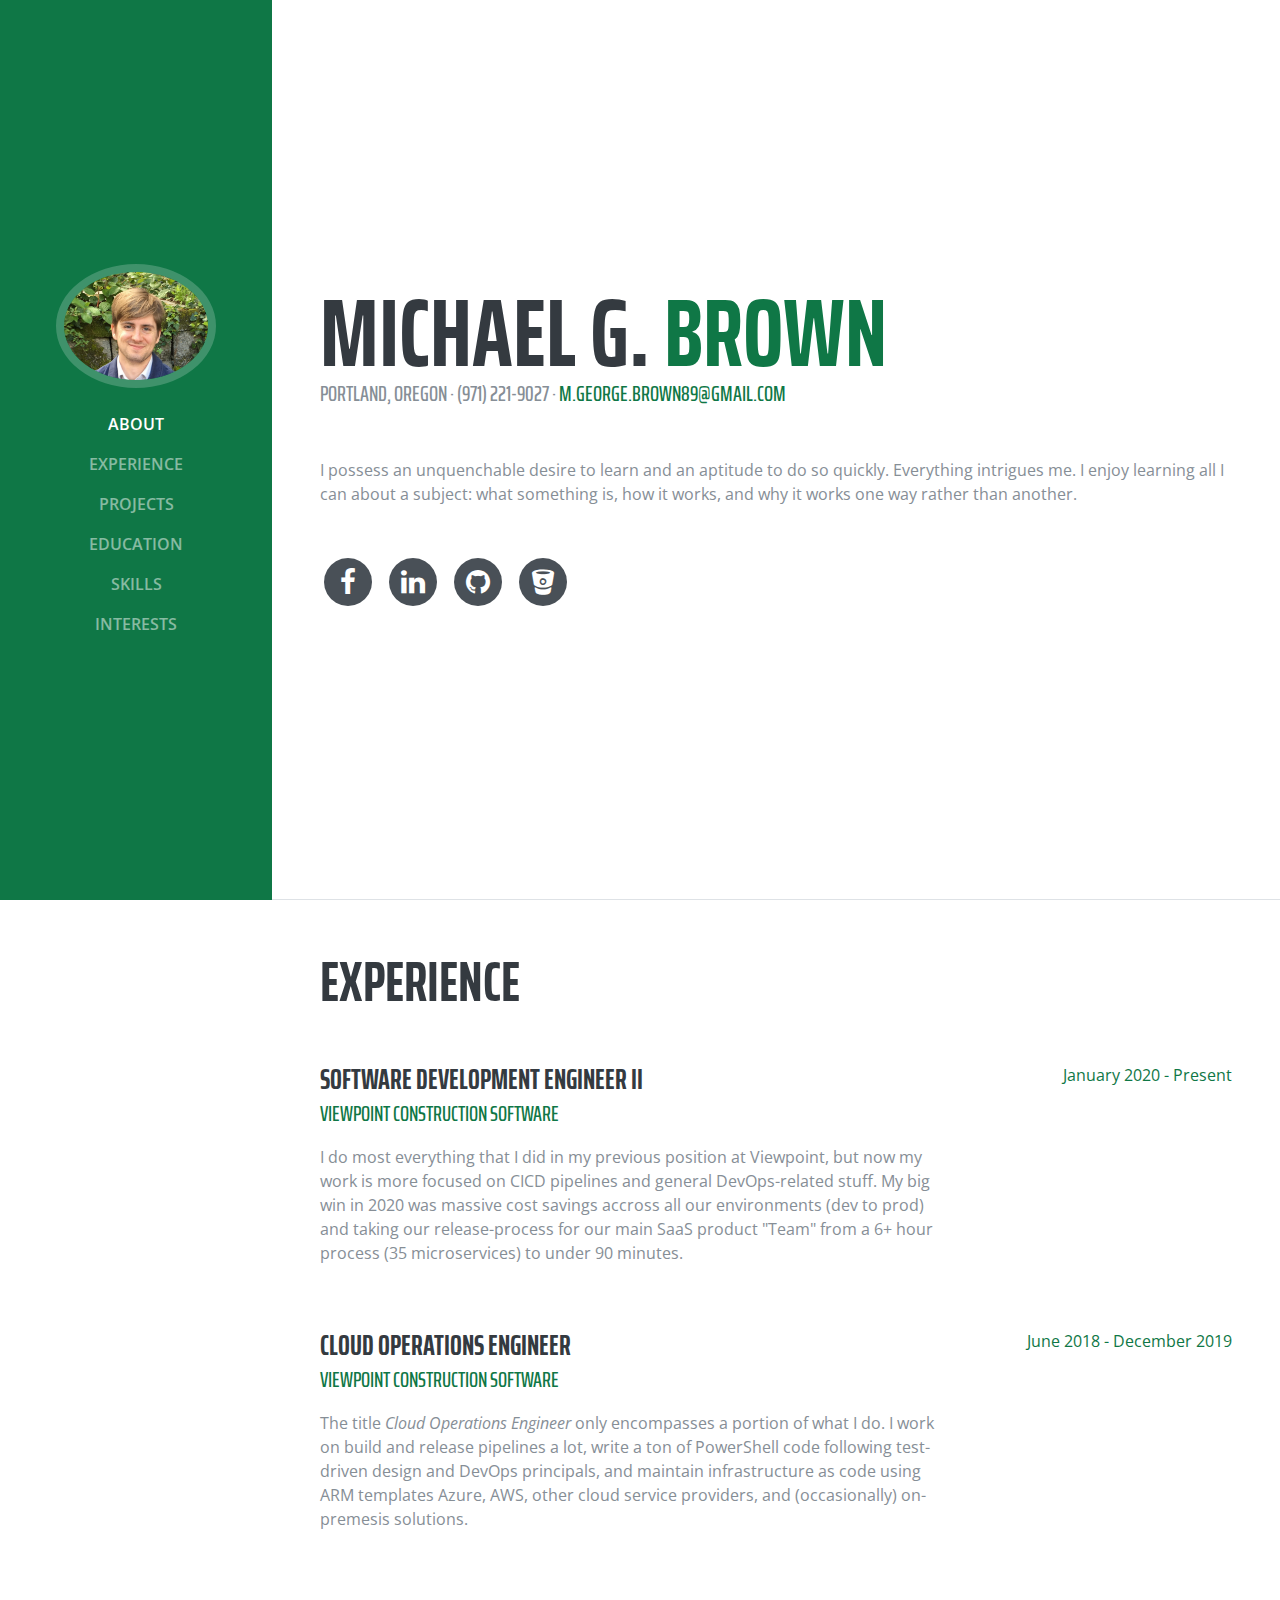
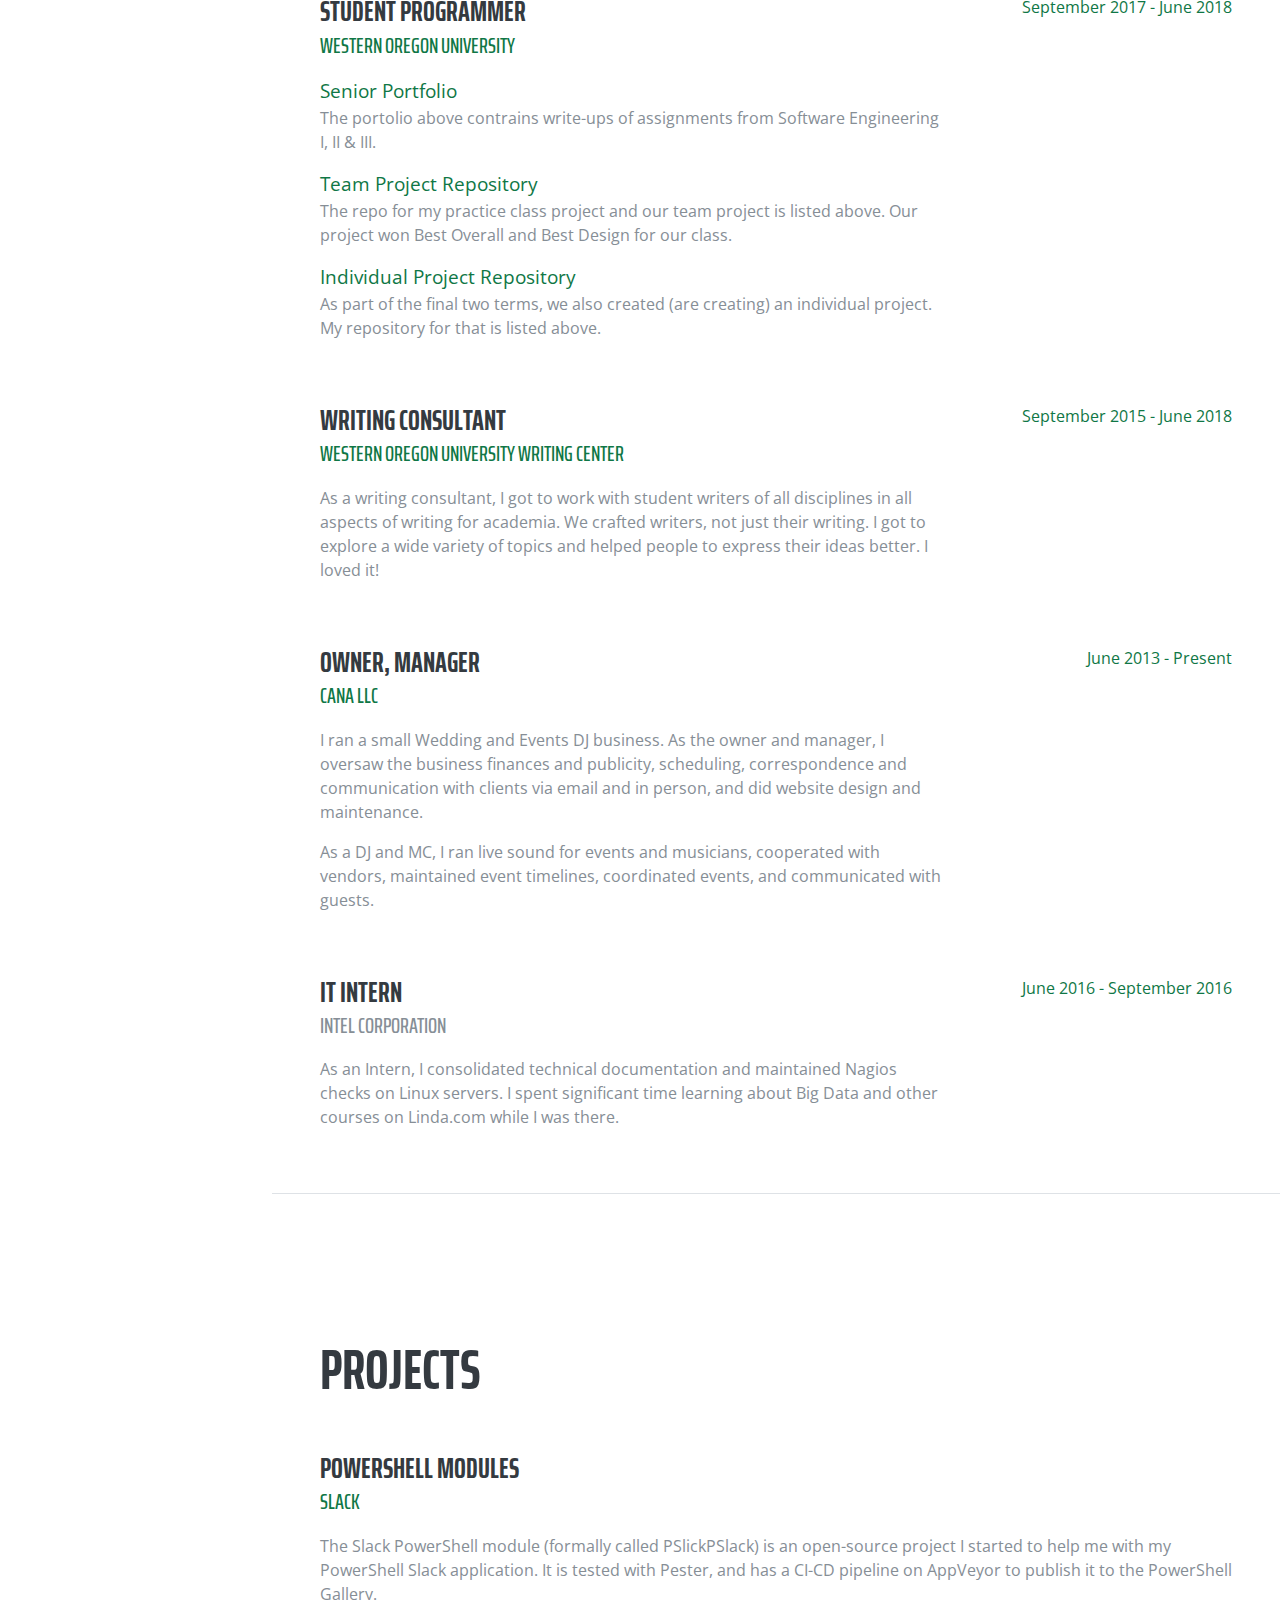
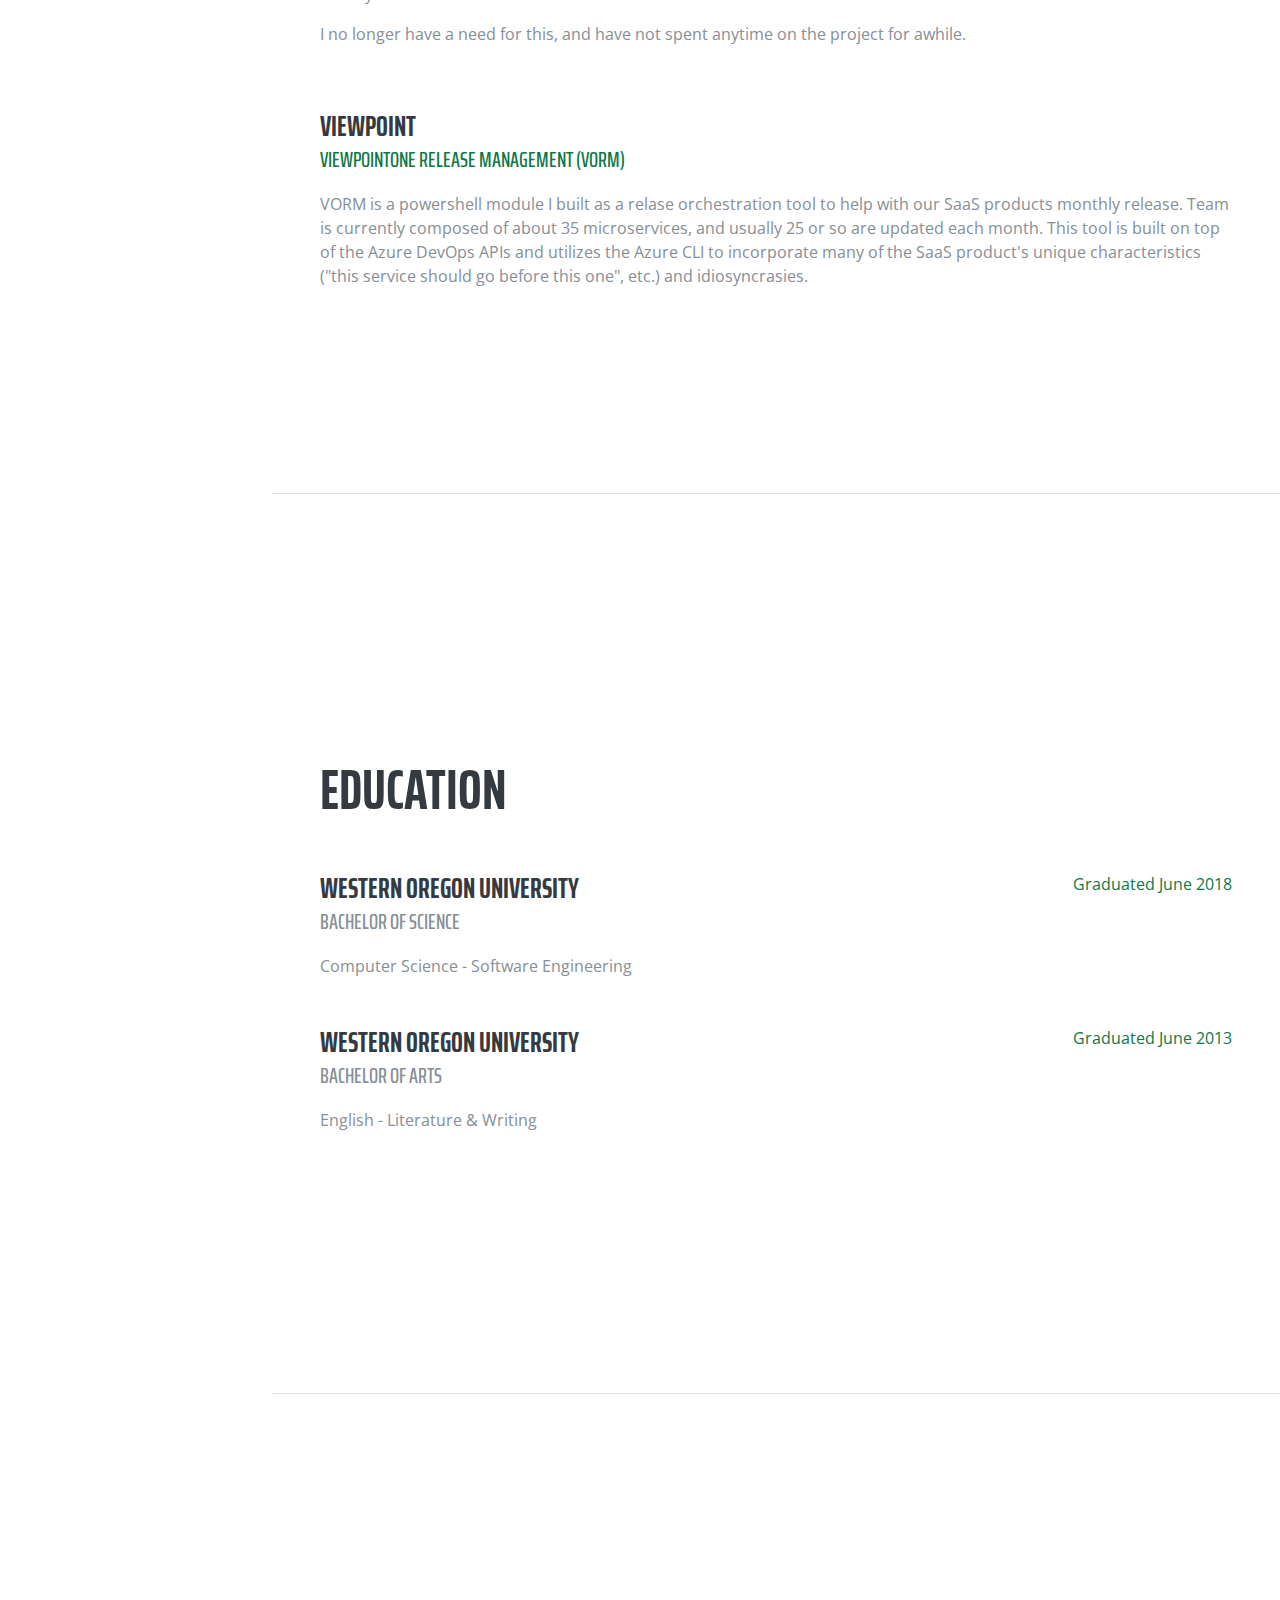
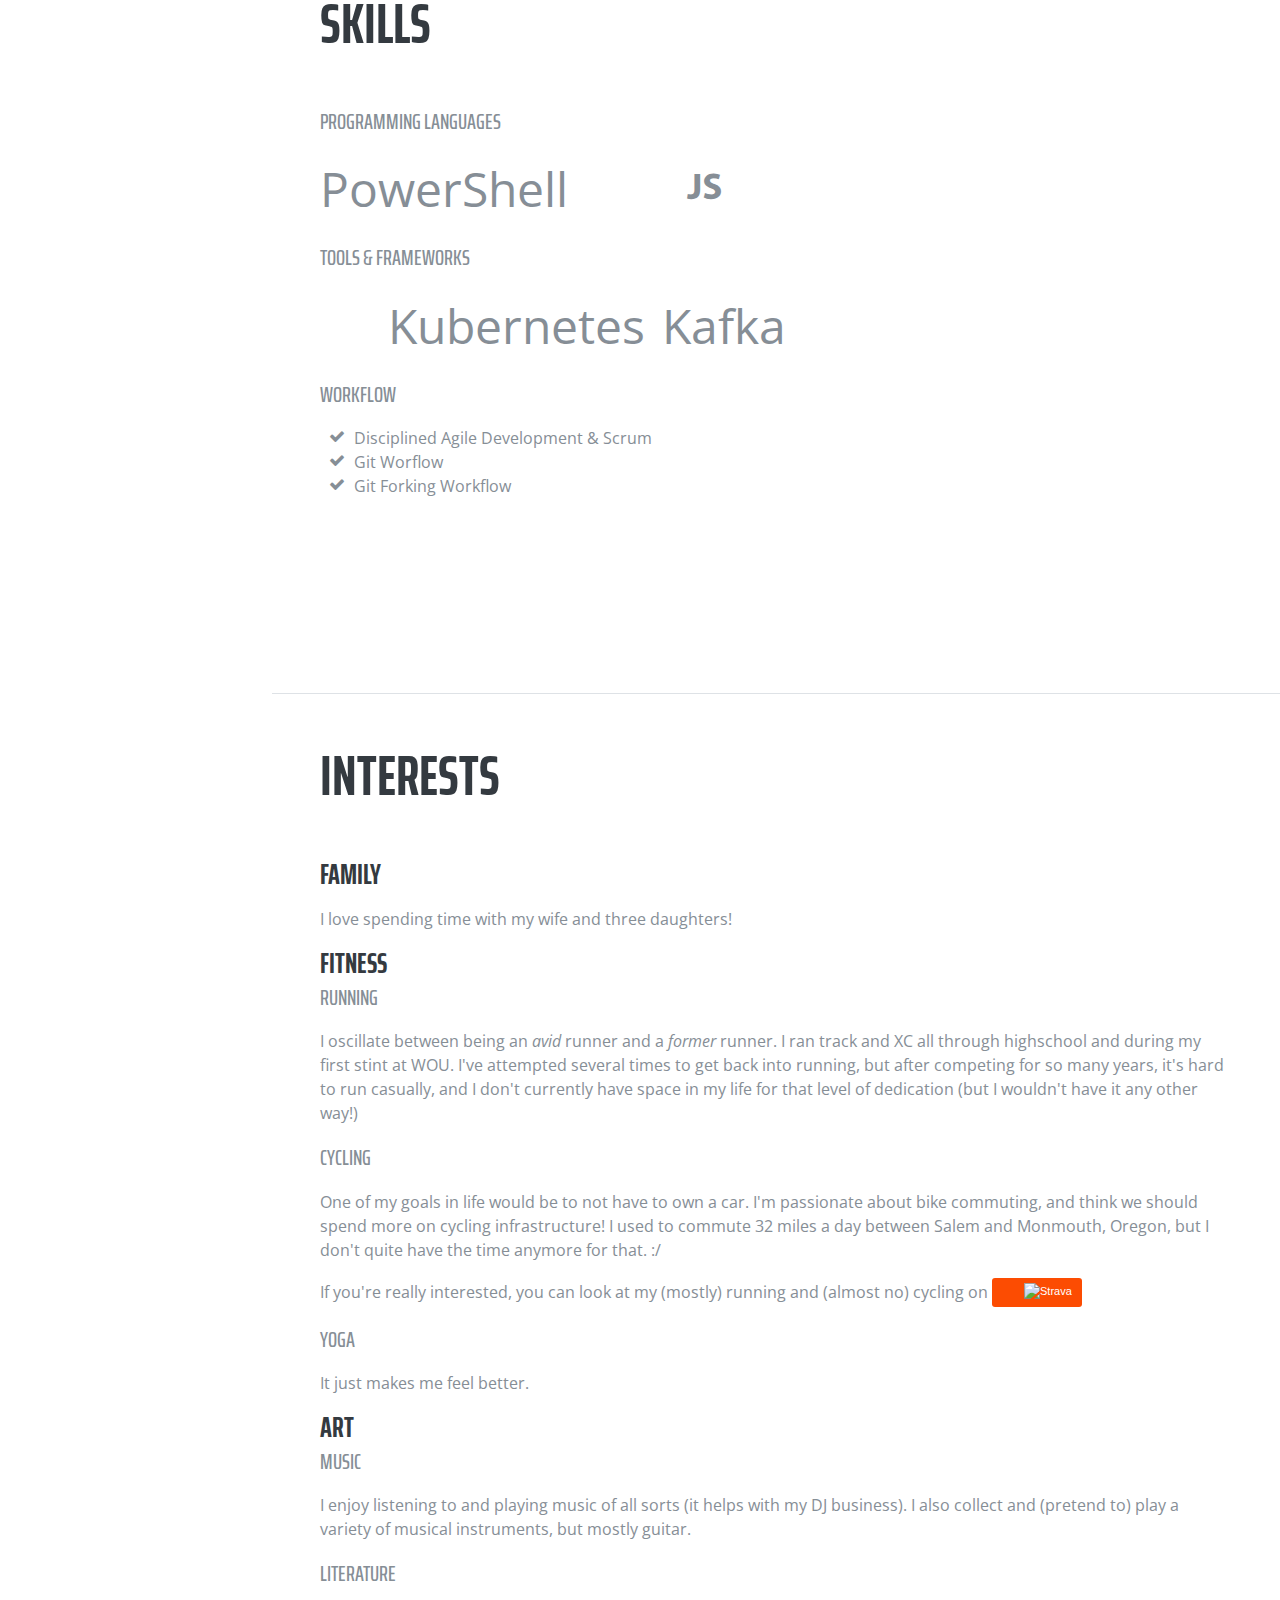
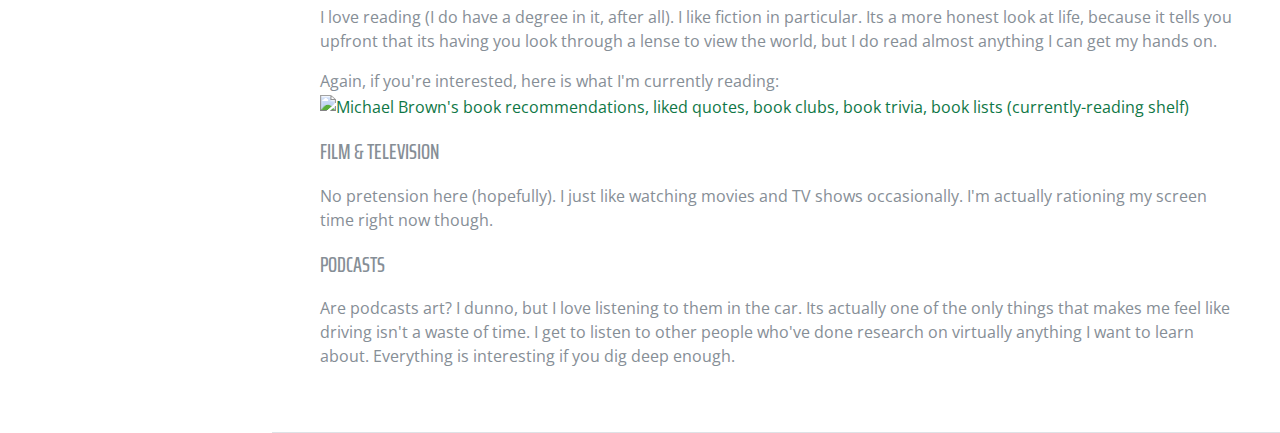
==== commit 264018bf: "updating slack" ====
--- a/index.html
+++ b/index.html
@@ -257,11 +257,13 @@
           <div class="resume-content mr-auto">
             <h3 class="mb-0">PowerShell Modules</h3>
             <div class="subheading mb-3">
-              <a href="https://github.com/mgeorgebrown89/PSlickPSlack">PSlickPSlack</a>
-            </div>
-            <p>The PSlickPSlack PowerShell module is an open-source project I started to help me with my PowerShell
+              <a href="https://github.com/mgeorgebrown89/Slack">Slack </a>
+            </div>
+            <p>The Slack PowerShell module (formally called PSlickPSlack) is an open-source project I started to help me with my PowerShell
               Slack application. It is tested with Pester, and has a CI-CD pipeline on AppVeyor to publish it to the
               PowerShell Gallery.
+            </p>
+            <p> I no longer have a need for this, and have not spent anytime on the project for awhile.
             </p>
           </div>
         </div>
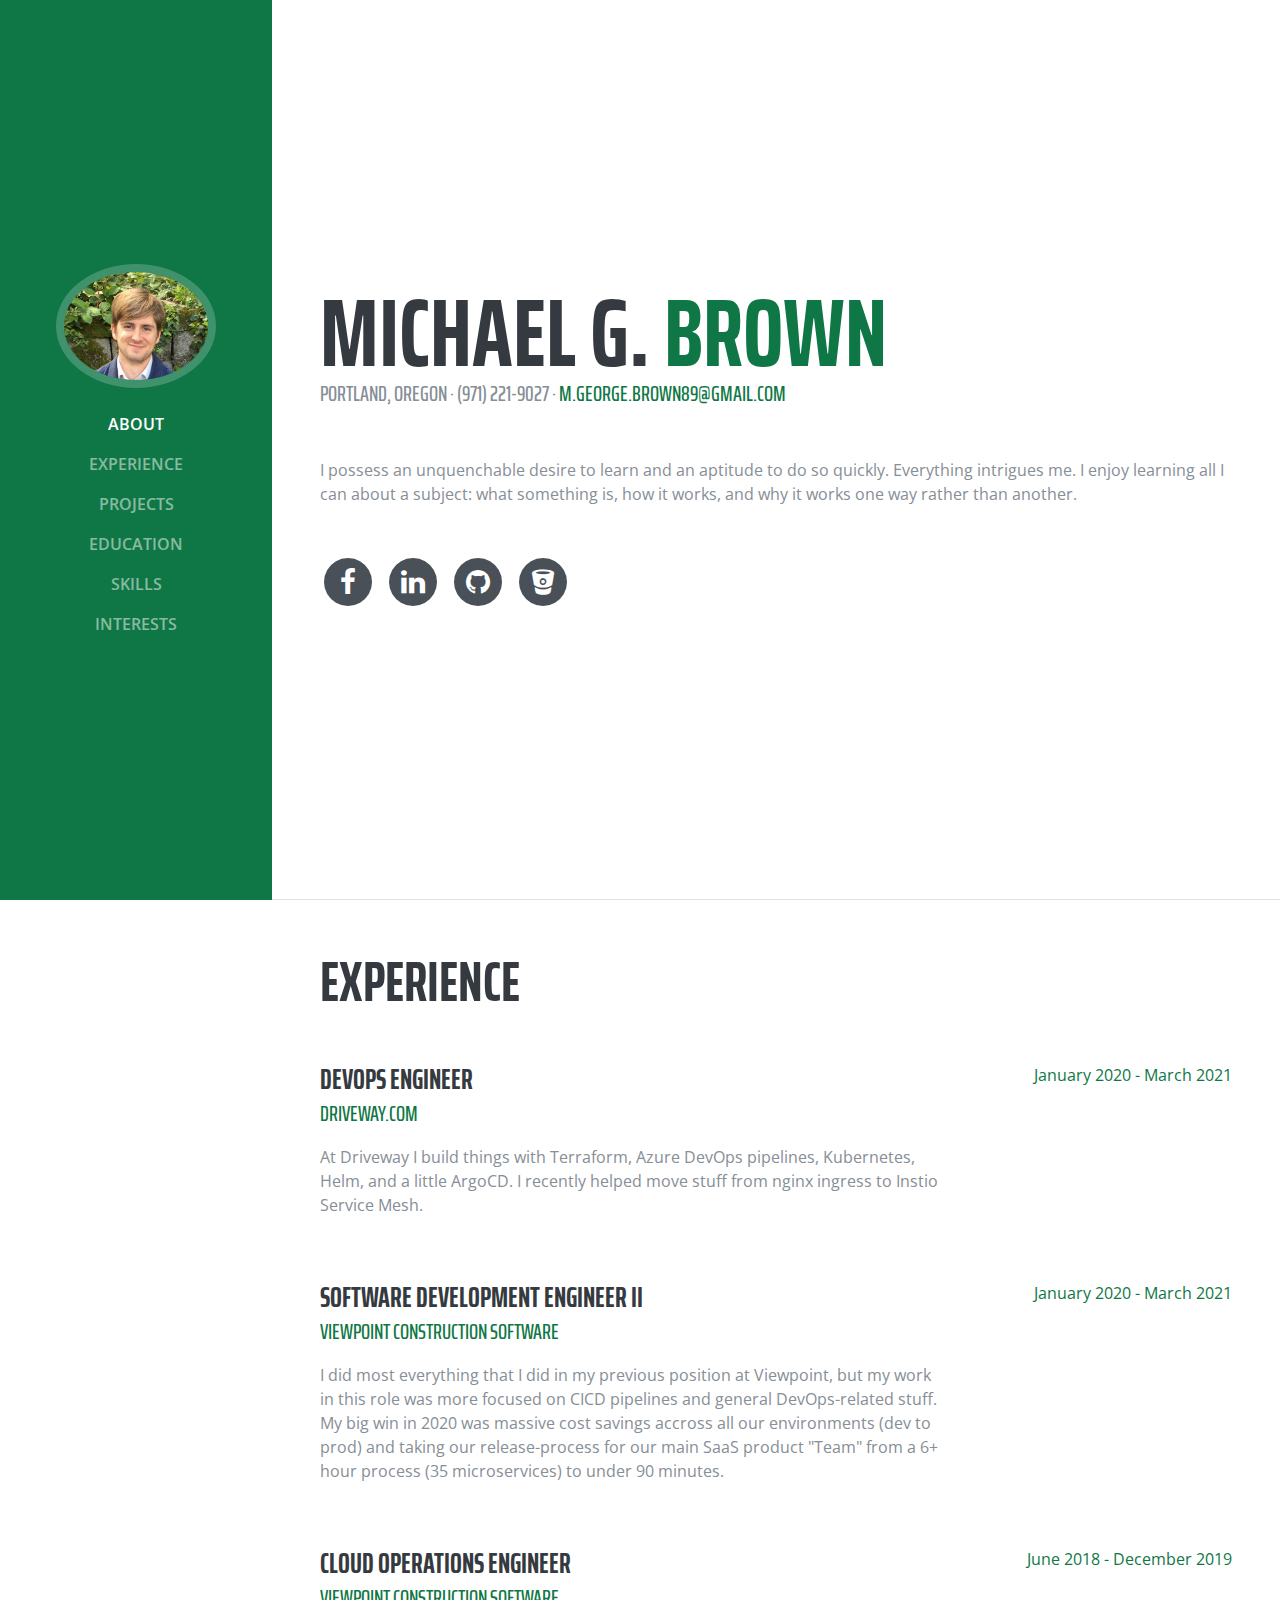
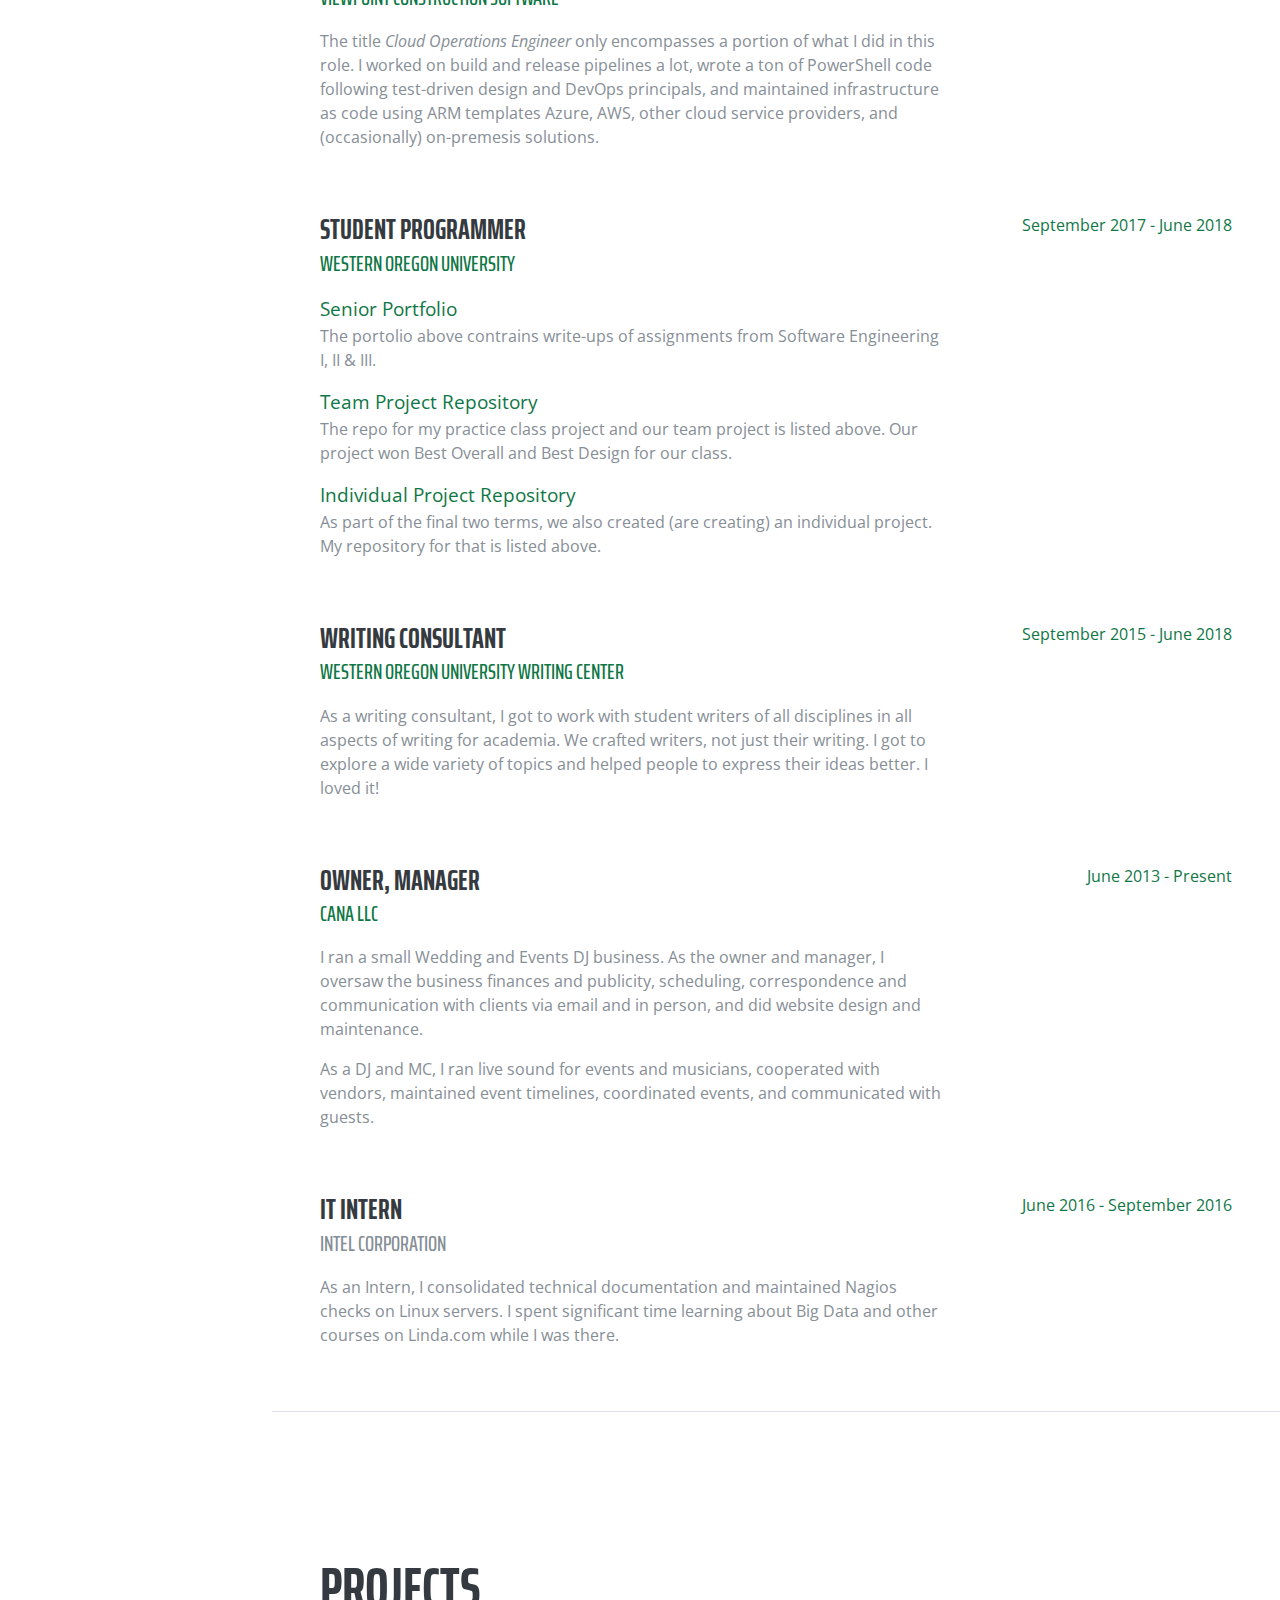
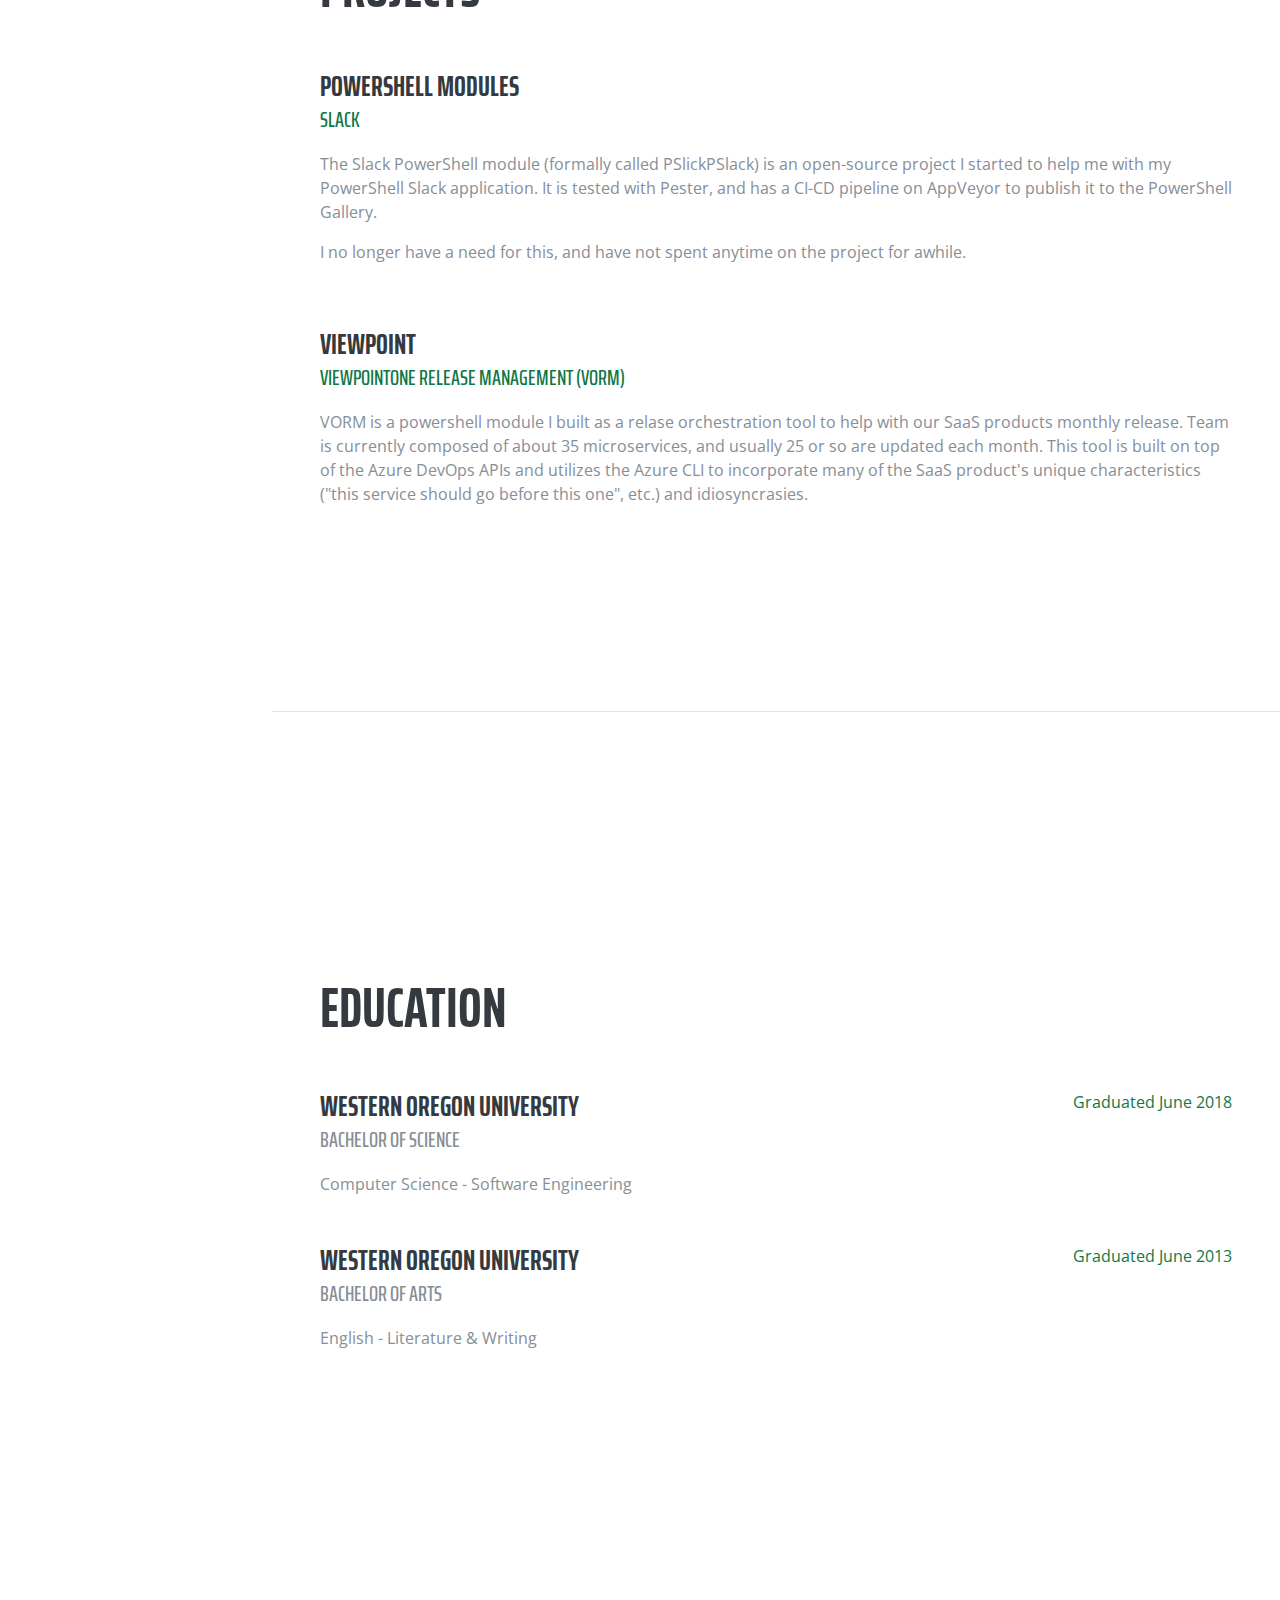
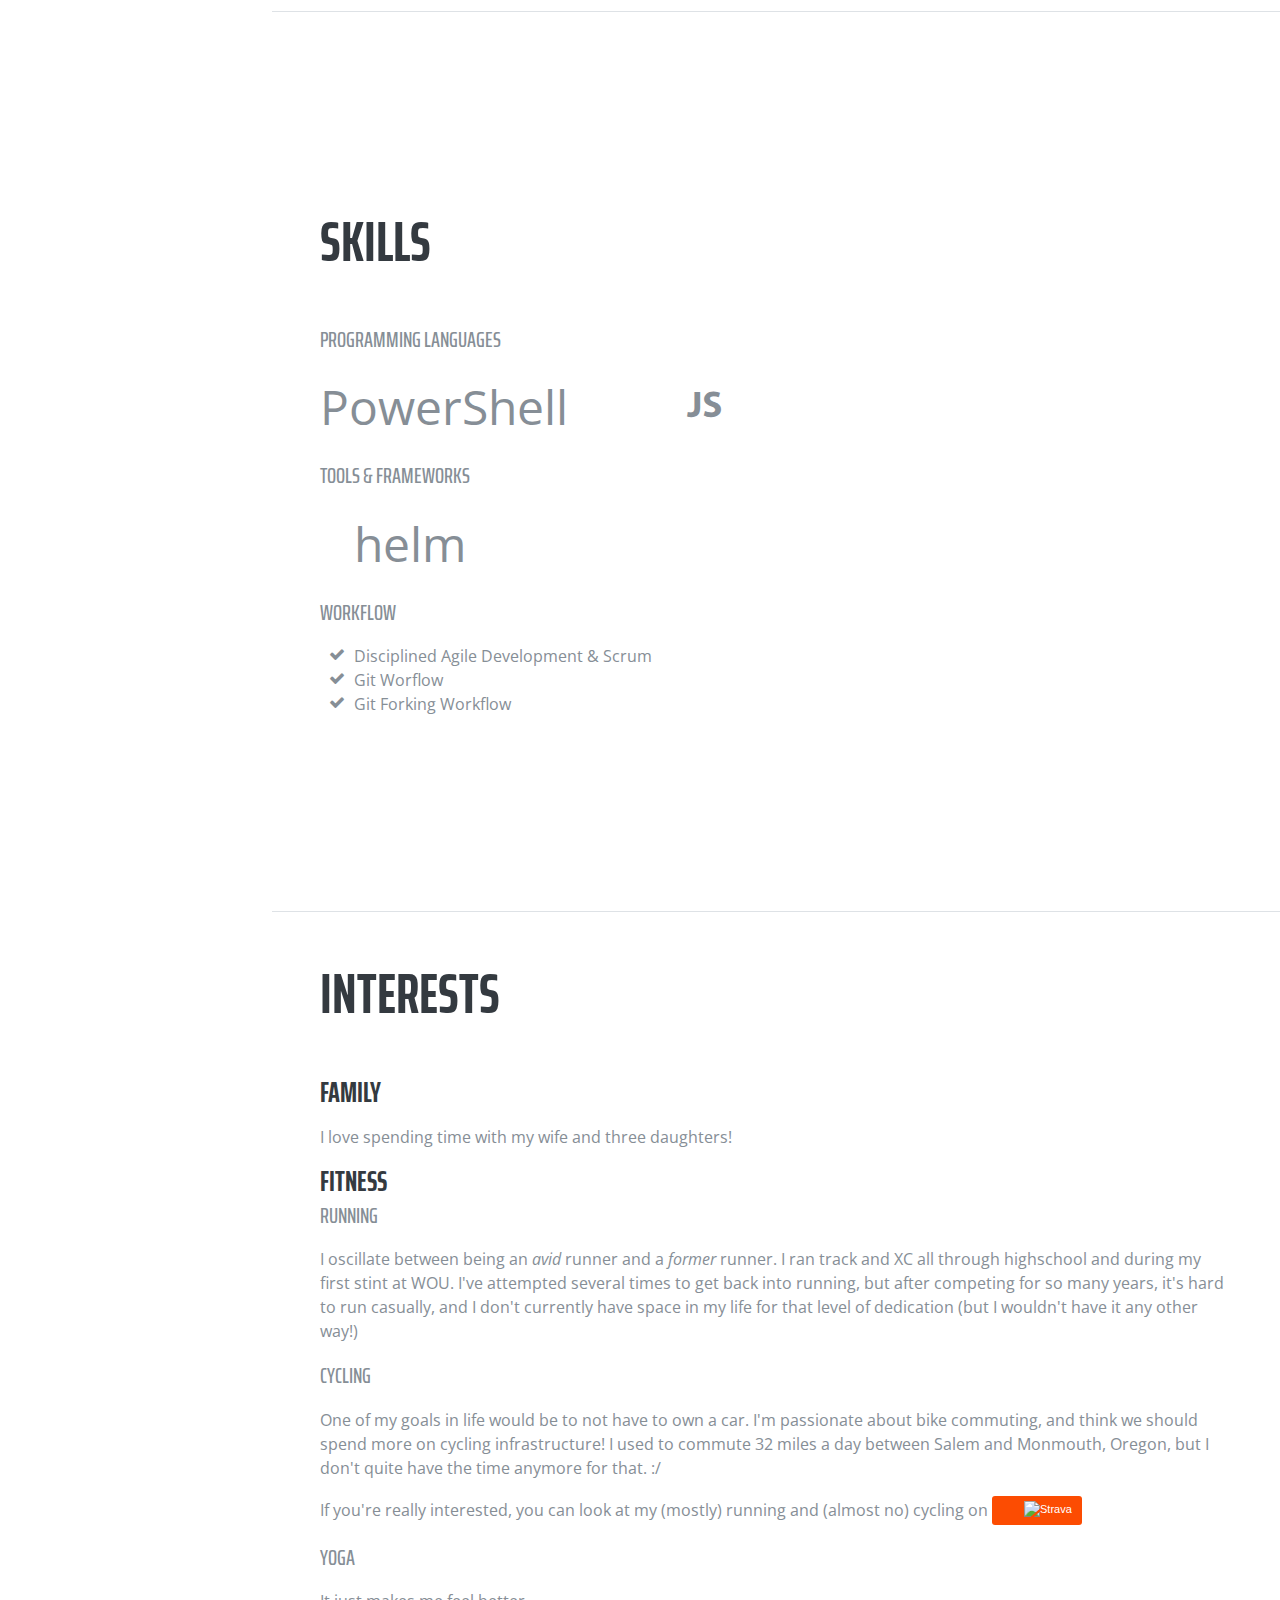
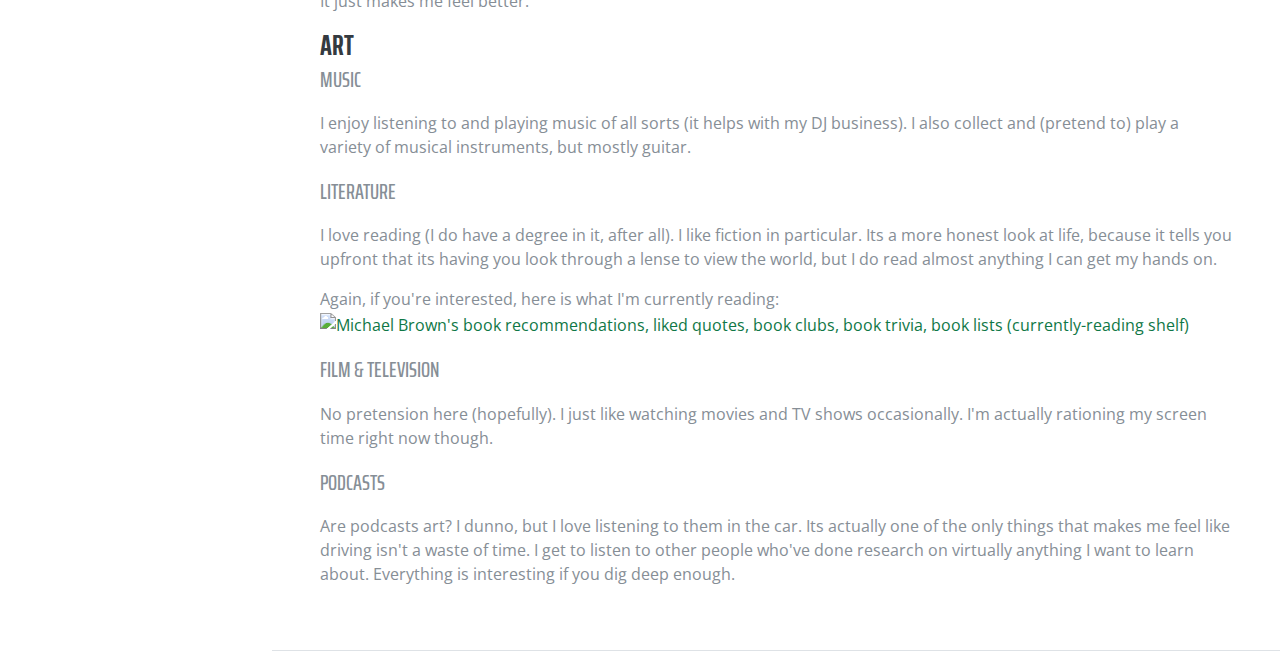
==== commit 33450e43: "2022 update" ====
--- a/index.html
+++ b/index.html
@@ -14,6 +14,8 @@
   <link href="vendor/bootstrap/css/bootstrap.min.css" rel="stylesheet">
 
   <!-- Custom fonts for this template -->
+  <link rel="stylesheet"
+    href="https://cdn.rawgit.com/konpa/devicon/df6431e323547add1b4cf45992913f15286456d3/devicon.min.css">
   <link href="https://fonts.googleapis.com/css?family=Saira+Extra+Condensed:100,200,300,400,500,600,700,800,900"
     rel="stylesheet">
   <link href="https://fonts.googleapis.com/css?family=Open+Sans:300,300i,400,400i,600,600i,700,700i,800,800i"
@@ -21,9 +23,9 @@
   <link href="vendor/font-awesome/css/font-awesome.min.css" rel="stylesheet">
   <link href="vendor/devicons/css/devicons.min.css" rel="stylesheet">
   <link href="vendor/simple-line-icons/css/simple-line-icons.css" rel="stylesheet">
-
-  <link rel="stylesheet"
-    href="https://cdn.rawgit.com/konpa/devicon/df6431e323547add1b4cf45992913f15286456d3/devicon.min.css">
+  <link rel="stylesheet" href="https://cdn.jsdelivr.net/gh/devicons/devicon@v2.14.0/devicon.min.css">
+
+
 
 
   <!-- Custom styles for this template -->
@@ -125,12 +127,29 @@
 
         <div class="resume-item d-flex flex-column flex-md-row mb-5">
           <div class="resume-content mr-auto">
+            <h3 class="mb-0">DevOps Engineer</h3>
+            <div class="subheading mb-3">
+              <a href="https://www.driveway.com">Driveway.com</a>
+            </div>
+            <p>
+              At Driveway I build things with Terraform, Azure DevOps pipelines, Kubernetes, Helm, and a little ArgoCD.
+              I recently helped move stuff from nginx ingress to Instio Service Mesh.
+            </p>
+          </div>
+          <div class="resume-date text-md-right">
+            <span class="text-primary">January 2020 - March 2021</span>
+          </div>
+        </div>
+
+        <div class="resume-item d-flex flex-column flex-md-row mb-5">
+          <div class="resume-content mr-auto">
             <h3 class="mb-0">Software Development Engineer II</h3>
             <div class="subheading mb-3">
               <a href="https://www.viewpoint.com">Viewpoint Construction Software</a>
             </div>
             <p>
-              I do most everything that I did in my previous position at Viewpoint, but now my work is more focused on
+              I did most everything that I did in my previous position at Viewpoint, but my work in this role was more
+              focused on
               CICD pipelines
               and general DevOps-related stuff. My big win in 2020 was massive cost savings accross all our environments
               (dev to prod)
@@ -139,7 +158,7 @@
             </p>
           </div>
           <div class="resume-date text-md-right">
-            <span class="text-primary">January 2020 - Present</span>
+            <span class="text-primary">January 2020 - March 2021</span>
           </div>
         </div>
 
@@ -150,10 +169,10 @@
               <a href="https://www.viewpoint.com">Viewpoint Construction Software</a>
             </div>
             <p>
-              The title <i>Cloud Operations Engineer</i> only encompasses a portion of what I do.
-              I work on build and release pipelines a lot, write a ton of PowerShell code following test-driven design
+              The title <i>Cloud Operations Engineer</i> only encompasses a portion of what I did in this role.
+              I worked on build and release pipelines a lot, wrote a ton of PowerShell code following test-driven design
               and DevOps principals,
-              and maintain infrastructure as code using ARM templates Azure, AWS, other cloud service providers, and
+              and maintained infrastructure as code using ARM templates Azure, AWS, other cloud service providers, and
               (occasionally) on-premesis solutions.
             </p>
           </div>
@@ -180,7 +199,8 @@
                 <a href="https://bitbucket.org/mgeorgebrown89/sneakysoftware">Team Project Repository</a>
               </big>
             </div>
-            <p>The repo for my practice class project and our team project is listed above. Our project won Best Overall and Best Design for our class.</p>
+            <p>The repo for my practice class project and our team project is listed above. Our project won Best Overall
+              and Best Design for our class.</p>
             <div>
               <big>
                 <a href="#">Individual Project Repository</a>
@@ -259,7 +279,8 @@
             <div class="subheading mb-3">
               <a href="https://github.com/mgeorgebrown89/Slack">Slack </a>
             </div>
-            <p>The Slack PowerShell module (formally called PSlickPSlack) is an open-source project I started to help me with my PowerShell
+            <p>The Slack PowerShell module (formally called PSlickPSlack) is an open-source project I started to help me
+              with my PowerShell
               Slack application. It is tested with Pester, and has a CI-CD pipeline on AppVeyor to publish it to the
               PowerShell Gallery.
             </p>
@@ -272,7 +293,7 @@
           <div class="resume-content mr-auto">
             <h3 class="mb-0">Viewpoint</h3>
             <div class="subheading mb-3">
-              <a href="https://github.com/mgeorgebrown89/PSlickPSlack">ViewpointOne Release Management (VORM)</a>
+              <a href="">ViewpointOne Release Management (VORM)</a>
             </div>
             <p>VORM is a powershell module I built as a relase orchestration tool to help with our SaaS products monthly
               release.
@@ -357,6 +378,16 @@
         <div class="subheading mb-3">Tools &amp; Frameworks</div>
         <ul class="list-inline list-icons">
           <li class="list-inline-item">
+            <i class="devicon-azure-plain-wordmark"></i>
+          </li>
+          <li class="list-inline-item">
+            <i class="devicon-kubernetes-plain-wordmark"></i>
+          </li>
+          <li class="list-inline-item">helm</li>
+          <li class="list-inline-item">
+            <i class="devicon-docker-plain-wordmark"></i>
+          </li>
+          <li class="list-inline-item">
             <i class="devicon-git-plain-wordmark"></i>
           </li>
           <li class="list-inline-item">
@@ -366,23 +397,32 @@
             <i class="devicon-visualstudio-plain-wordmark"></i>
           </li>
           <li class="list-inline-item">
+            <i class="devicon-apachekafka-original-wordmark"></i>
+          </li>
+          <li class="list-inline-item">
+            <i class="devicon-nginx-original-wordmark"></i>
+          </li>
+          <li class="list-inline-item">
             <i class="devicon-bootstrap-plain-wordmark"></i>
           </li>
-          <li class="list-inline-item">Kubernetes</li>
-          <li class="list-inline-item">Kafka</li>
+
+          <!-- <li class="list-inline-item">Kubernetes</li> -->
         </ul>
 
         <div class="subheading mb-3">Workflow</div>
         <ul class="fa-ul mb-0">
           <li>
             <i class="fa-li fa fa-check"></i>
-            Disciplined Agile Development &amp; Scrum</li>
+            Disciplined Agile Development &amp; Scrum
+          </li>
           <li>
             <i class="fa-li fa fa-check"></i>
-            Git Worflow</li>
+            Git Worflow
+          </li>
           <li>
             <i class="fa-li fa fa-check"></i>
-            Git Forking Workflow</li>
+            Git Forking Workflow
+          </li>
         </ul>
       </div>
     </section>
@@ -403,7 +443,8 @@
           attempted
           several times to get back into running, but after competing for so many years, it's hard to run casually, and
           I
-          don't currently have space in my life for that level of dedication (but I wouldn't have it any other way!)</p>
+          don't currently have space in my life for that level of dedication (but I wouldn't have it any other way!)
+        </p>
 
         <div class="subheading mb-3">Cycling</div>
         <p>One of my goals in life would be to not have to own a car. I'm passionate about bike commuting, and think we
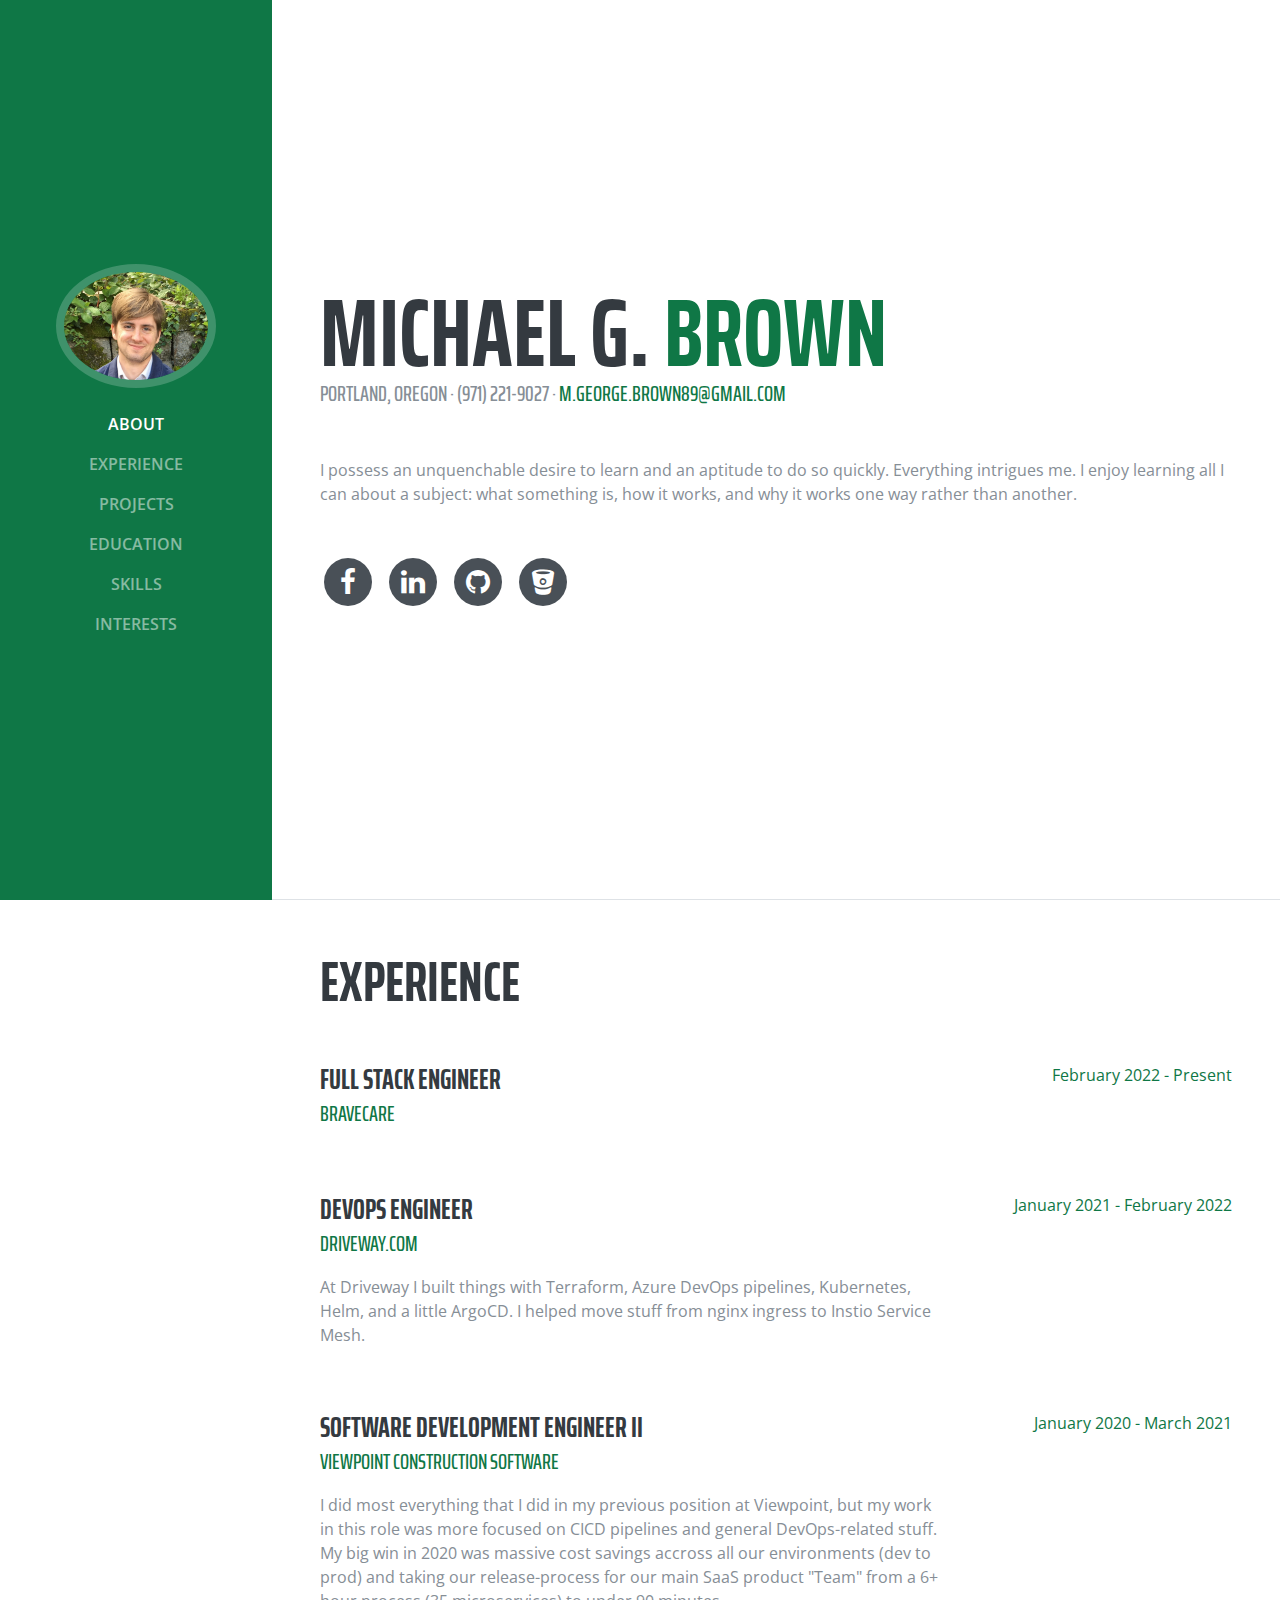
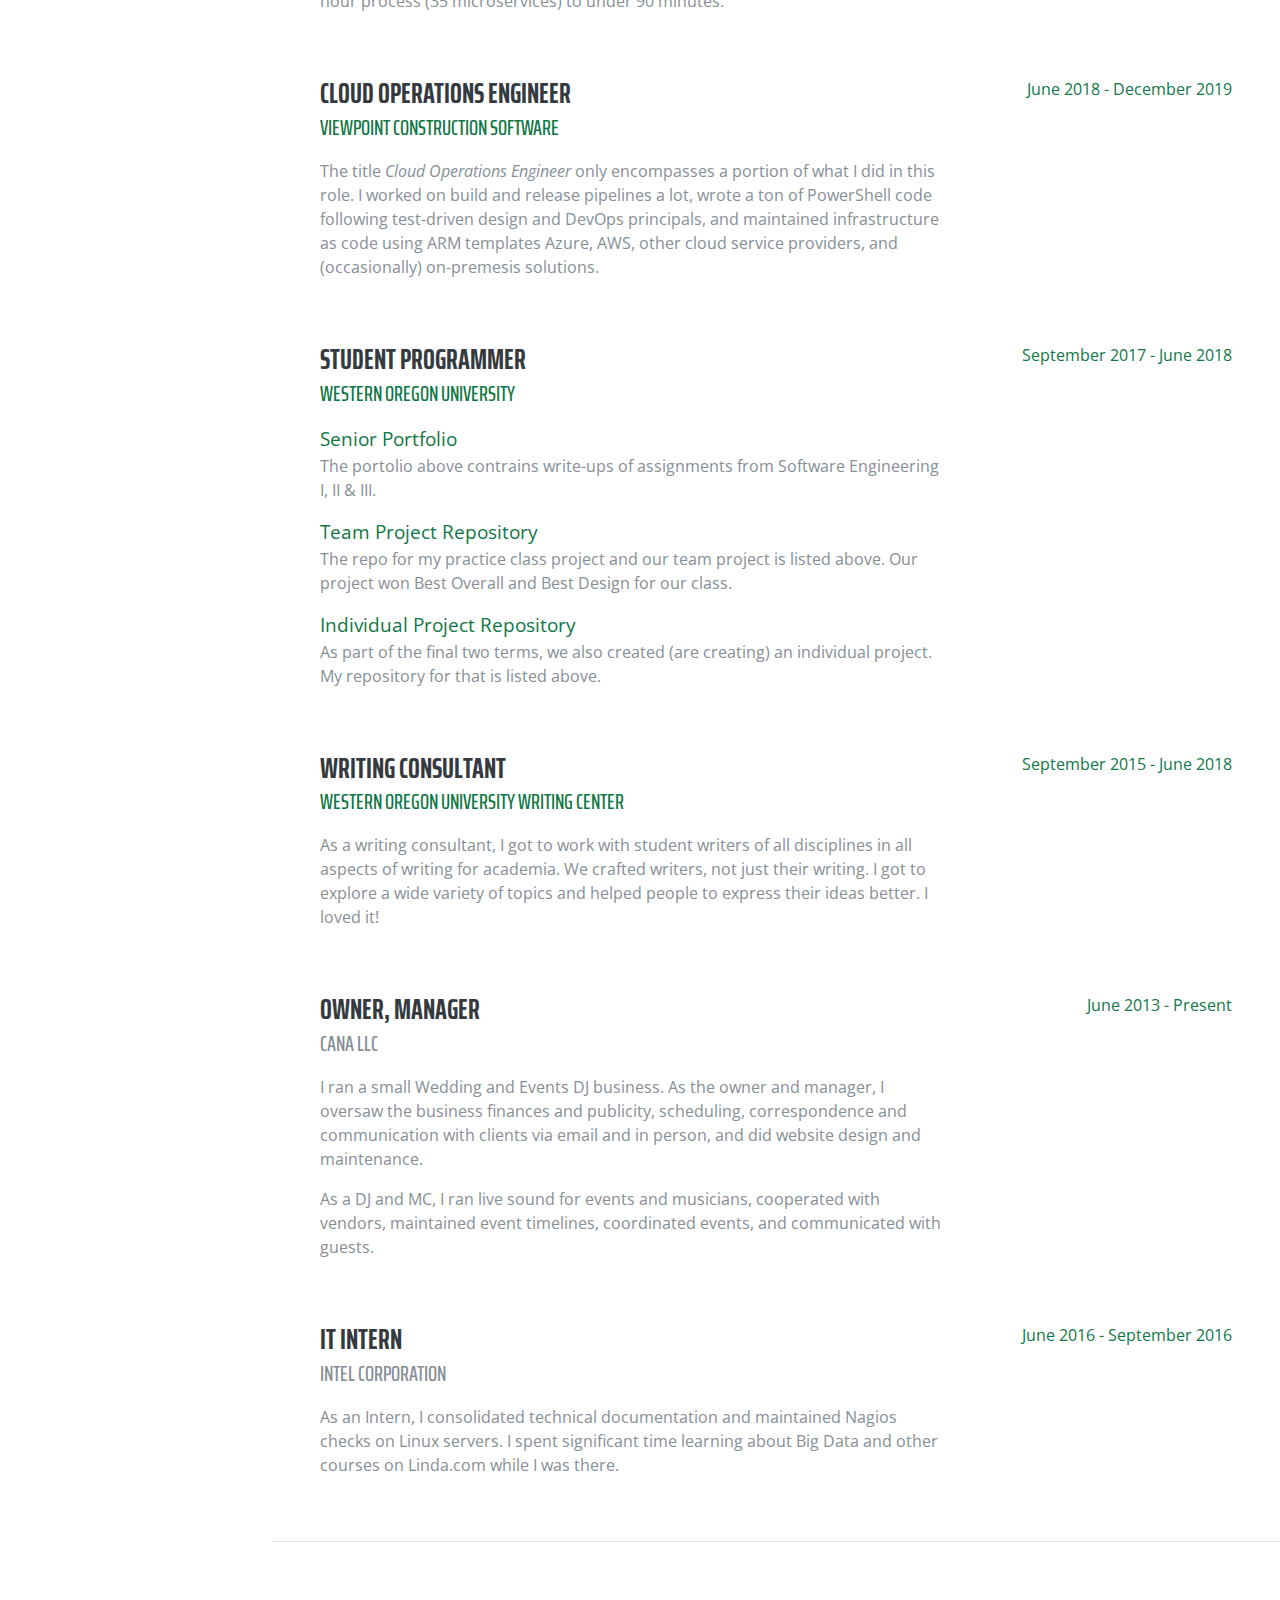
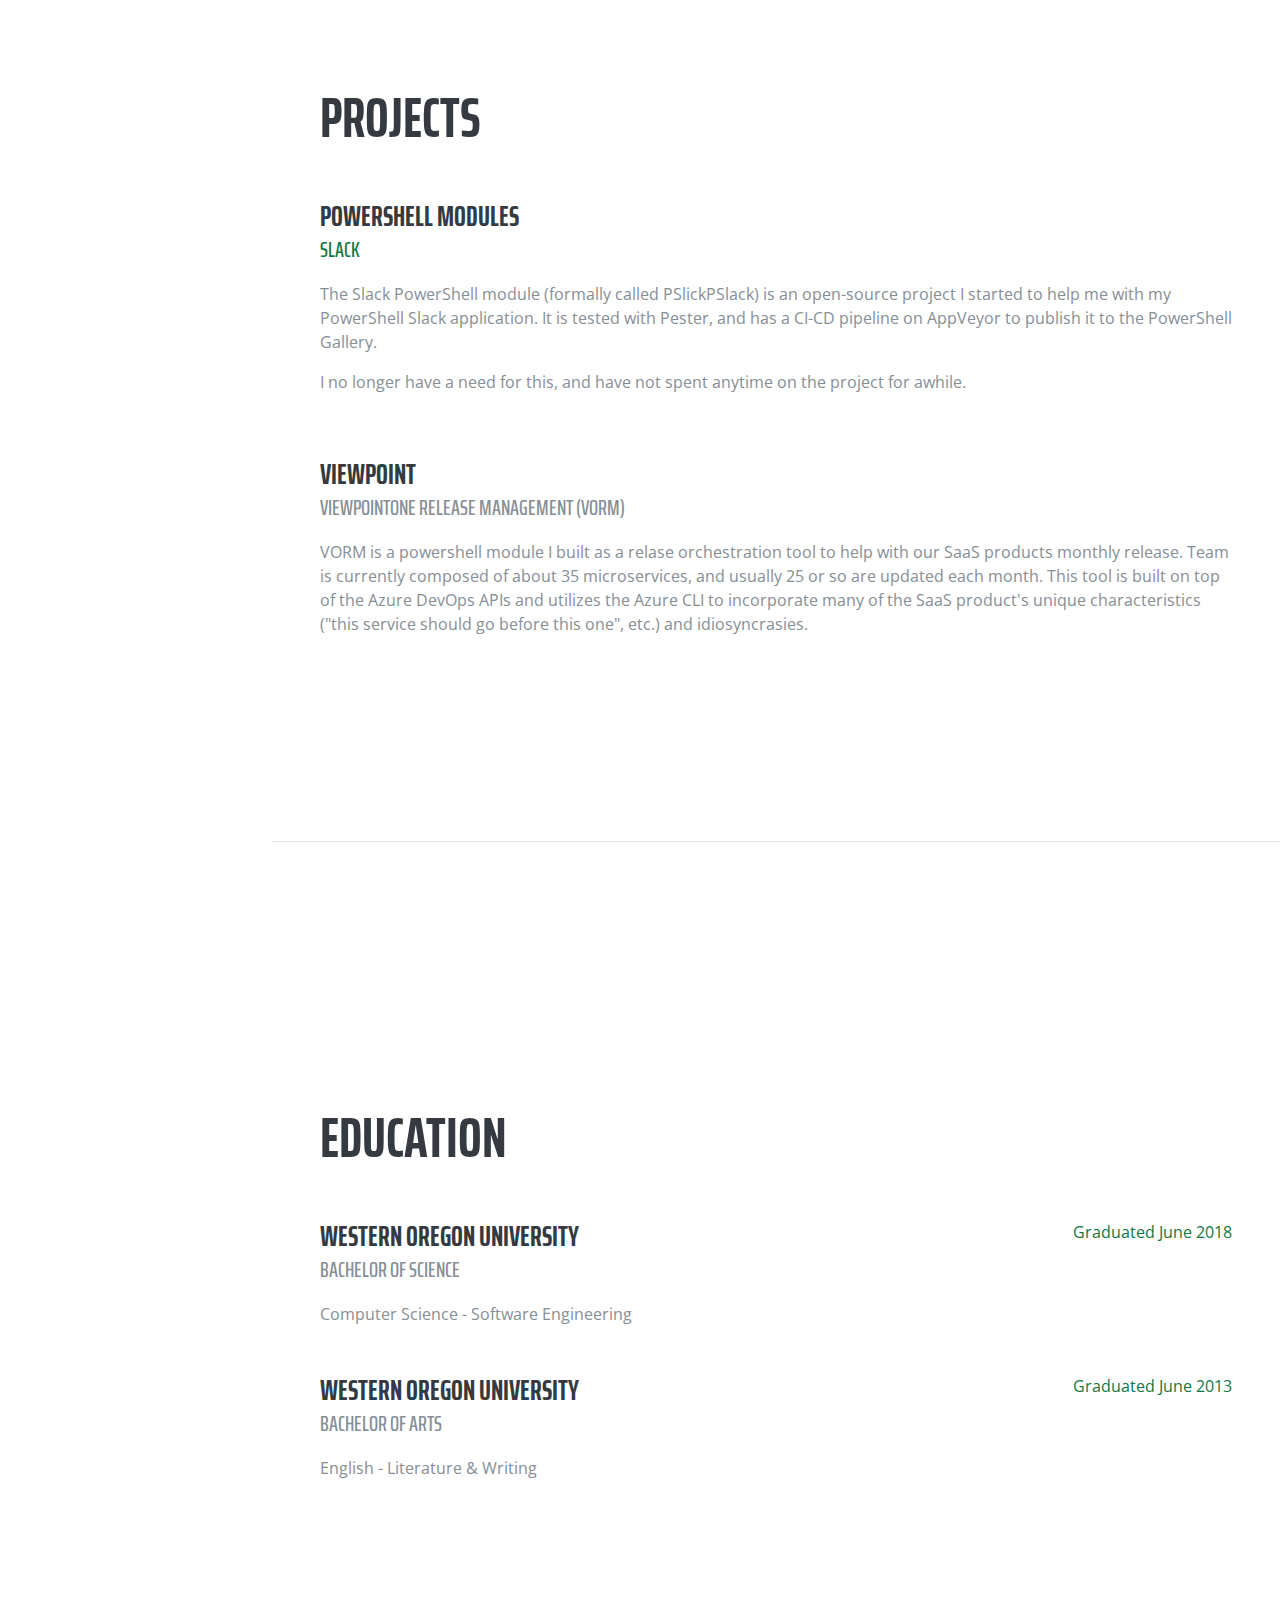
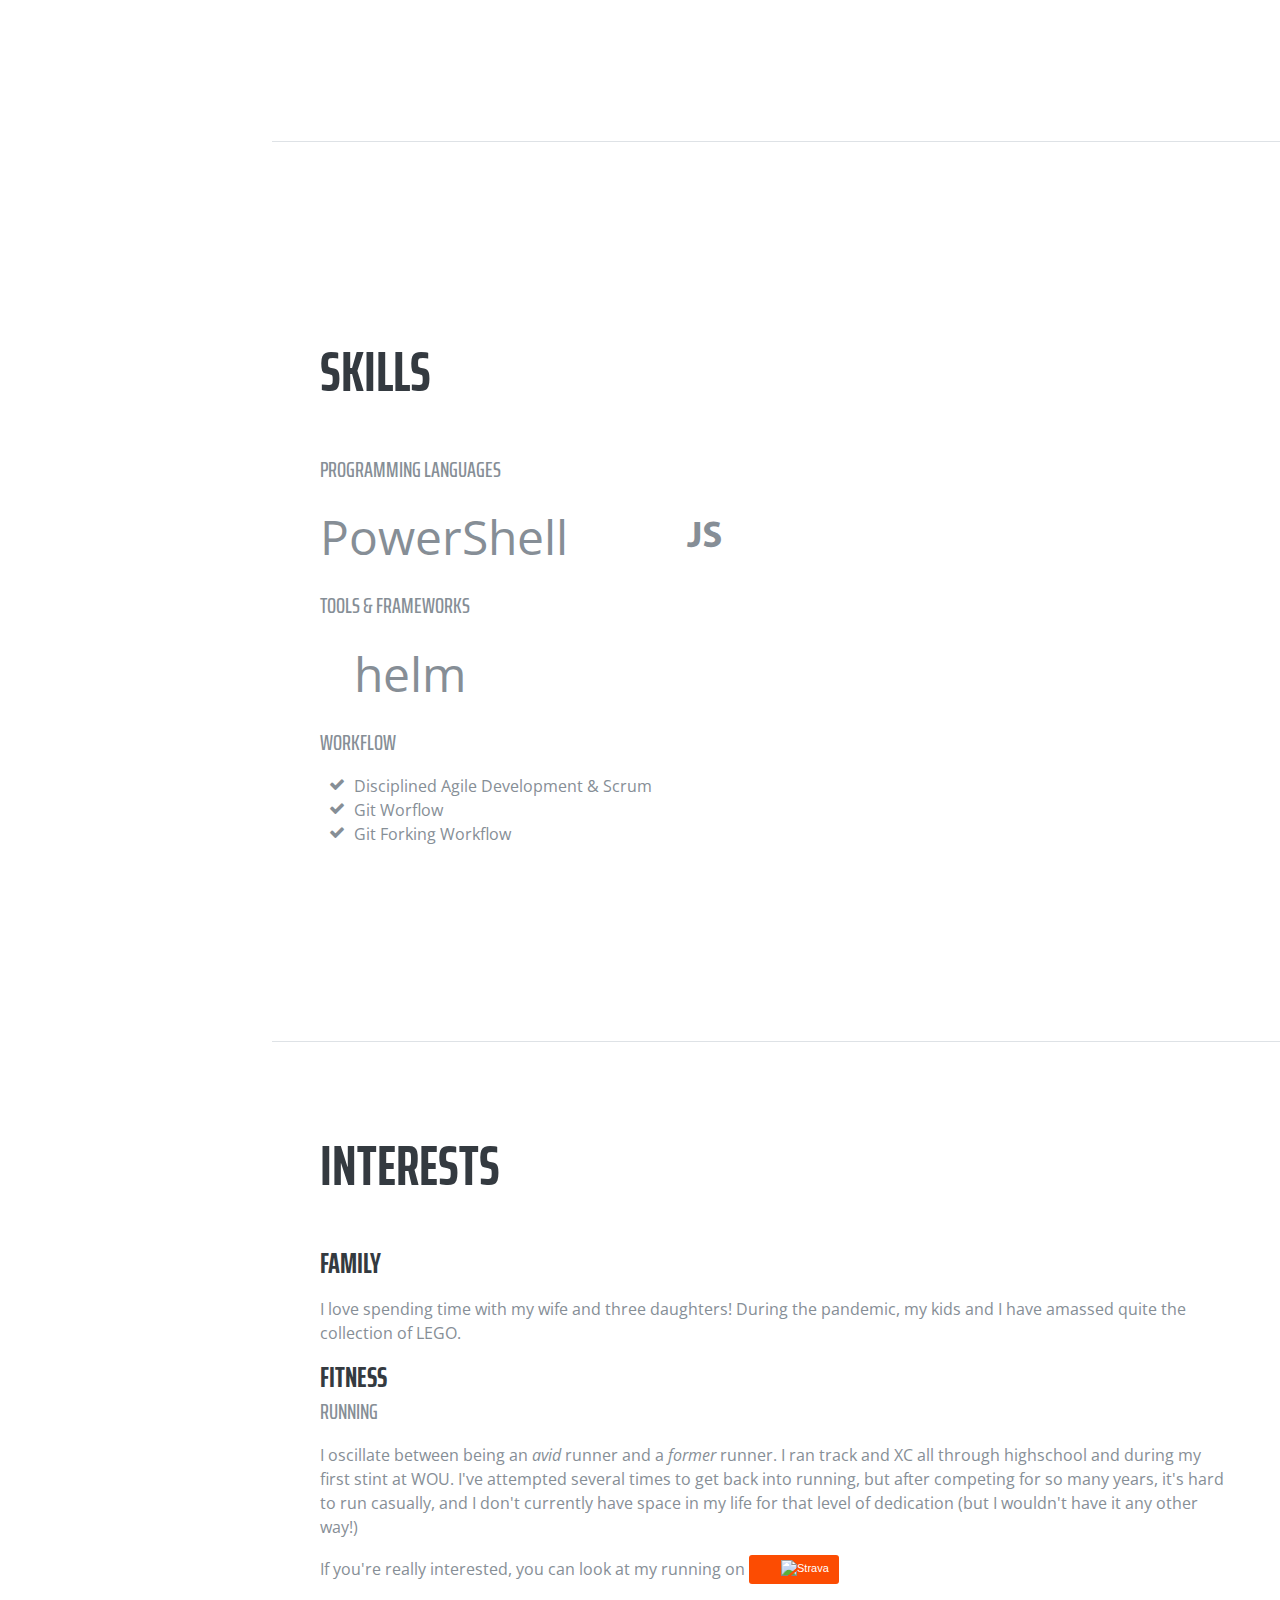
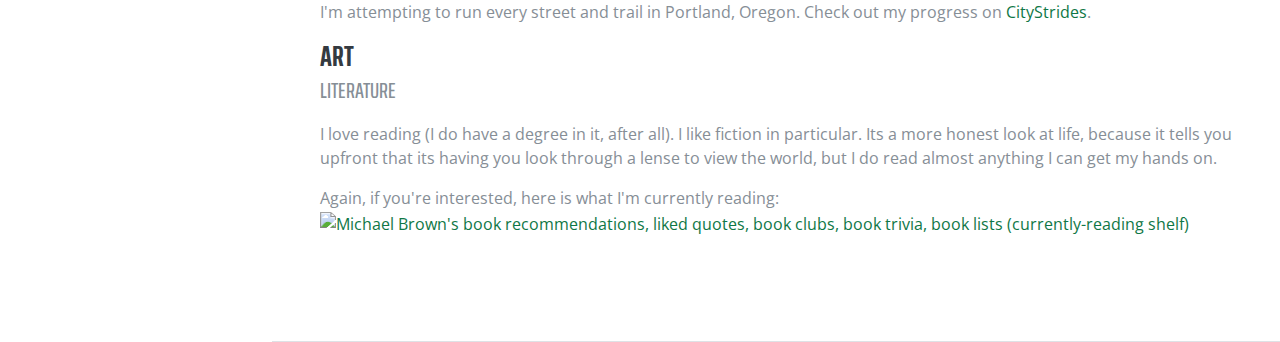
==== commit fa2d7562: "update job" ====
--- a/index.html
+++ b/index.html
@@ -127,17 +127,32 @@
 
         <div class="resume-item d-flex flex-column flex-md-row mb-5">
           <div class="resume-content mr-auto">
+            <h3 class="mb-0">Full Stack Engineer</h3>
+            <div class="subheading mb-3">
+              <a href="https://www.bravecare.com">BraveCare</a>
+            </div>
+            <p>
+
+            </p>
+          </div>
+          <div class="resume-date text-md-right">
+            <span class="text-primary">February 2022 - Present</span>
+          </div>
+        </div>
+
+        <div class="resume-item d-flex flex-column flex-md-row mb-5">
+          <div class="resume-content mr-auto">
             <h3 class="mb-0">DevOps Engineer</h3>
             <div class="subheading mb-3">
               <a href="https://www.driveway.com">Driveway.com</a>
             </div>
             <p>
-              At Driveway I build things with Terraform, Azure DevOps pipelines, Kubernetes, Helm, and a little ArgoCD.
-              I recently helped move stuff from nginx ingress to Instio Service Mesh.
-            </p>
-          </div>
-          <div class="resume-date text-md-right">
-            <span class="text-primary">January 2020 - March 2021</span>
+              At Driveway I built things with Terraform, Azure DevOps pipelines, Kubernetes, Helm, and a little ArgoCD.
+              I helped move stuff from nginx ingress to Instio Service Mesh.
+            </p>
+          </div>
+          <div class="resume-date text-md-right">
+            <span class="text-primary">January 2021 - February 2022</span>
           </div>
         </div>
 
@@ -237,7 +252,7 @@
           <div class="resume-content mr-auto">
             <h3 class="mb-0">Owner, Manager</h3>
             <div class="subheading mb-3">
-              <a href="https://www.celebratewithcana.com/">Cana LLC</a>
+              <a>Cana LLC</a>
             </div>
             <p>I ran a small Wedding and Events DJ business. As the owner and manager, I oversaw the business finances
               and publicity, scheduling, correspondence and communication with clients via email and in person, and did
@@ -293,7 +308,7 @@
           <div class="resume-content mr-auto">
             <h3 class="mb-0">Viewpoint</h3>
             <div class="subheading mb-3">
-              <a href="">ViewpointOne Release Management (VORM)</a>
+              <a>ViewpointOne Release Management (VORM)</a>
             </div>
             <p>VORM is a powershell module I built as a relase orchestration tool to help with our SaaS products monthly
               release.
@@ -433,7 +448,8 @@
 
         <h3 class="mb-0">Family</h3>
         <div class="subheading mb-3"></div>
-        <p>I love spending time with my wife and three daughters!</p>
+        <p>I love spending time with my wife and three daughters! During the pandemic, my kids and I have amassed quite
+          the collection of LEGO.</p>
 
         <h3 class="mb-0">Fitness</h3>
         <div class="subheading mb-3">Running</div>
@@ -442,31 +458,22 @@
           <em>former</em> runner. I ran track and XC all through highschool and during my first stint at WOU. I've
           attempted
           several times to get back into running, but after competing for so many years, it's hard to run casually, and
-          I
-          don't currently have space in my life for that level of dedication (but I wouldn't have it any other way!)
+          I don't currently have space in my life for that level of dedication (but I wouldn't have it any other way!)
         </p>
 
-        <div class="subheading mb-3">Cycling</div>
-        <p>One of my goals in life would be to not have to own a car. I'm passionate about bike commuting, and think we
-          should
-          spend more on cycling infrastructure! I used to commute 32 miles a day between Salem and Monmouth, Oregon, but
-          I don't quite have the time anymore for that. :/
-        </p>
-        <p>If you're really interested, you can look at my (mostly) running and (almost no) cycling on
+        <p>If you're really interested, you can look at my running on
           <a style="display:inline-block;background-color:#FC4C02;color:#fff;padding:5px 10px 5px 30px;font-size:11px;font-family:Helvetica, Arial, sans-serif;white-space:nowrap;text-decoration:none;background-repeat:no-repeat;background-position:10px center;border-radius:3px;background-image:url('http://badges.strava.com/logo-strava-echelon.png')"
             href='http://strava.com/athletes/17103387/badge' target="_clean">
             <img src='http://badges.strava.com/logo-strava.png' alt='Strava'
               style='margin-left:2px;vertical-align:text-bottom' height=13 width=51 />
           </a>
         </p>
-        <div class="subheading mb-3">Yoga</div>
-        <p>It just makes me feel better.</p>
+        <P>
+          I'm attempting to run every street and trail in Portland, Oregon. Check out my progress on <a
+            href="https://citystrides.com/users/15859/cities/14878">CityStrides<img border="0" src=""></a>.
+        </P>
 
         <h3 class="mb-0">Art</h3>
-        <div class="subheading mb-3">Music</div>
-        <p>I enjoy listening to and playing music of all sorts (it helps with my DJ business). I also collect and
-          (pretend to)
-          play a variety of musical instruments, but mostly guitar.</p>
 
         <div class="subheading mb-3">Literature</div>
         <p>I love reading (I do have a degree in it, after all). I like fiction in particular. Its a more honest look at
@@ -485,18 +492,6 @@
           </a>
         </p>
 
-        <div class="subheading mb-3">Film &amp; Television</div>
-        <p>No pretension here (hopefully). I just like watching movies and TV shows occasionally. I'm actually rationing
-          my
-          screen time right now though.</p>
-
-        <div class="subheading mb-3">Podcasts</div>
-        <p>Are podcasts art? I dunno, but I love listening to them in the car. Its actually one of the only things that
-          makes
-          me feel like driving isn't a waste of time. I get to listen to other people who've done research on virtually
-          anything
-          I want to learn about. Everything is interesting if you dig deep enough. </p>
-      </div>
     </section>
   </div>
 
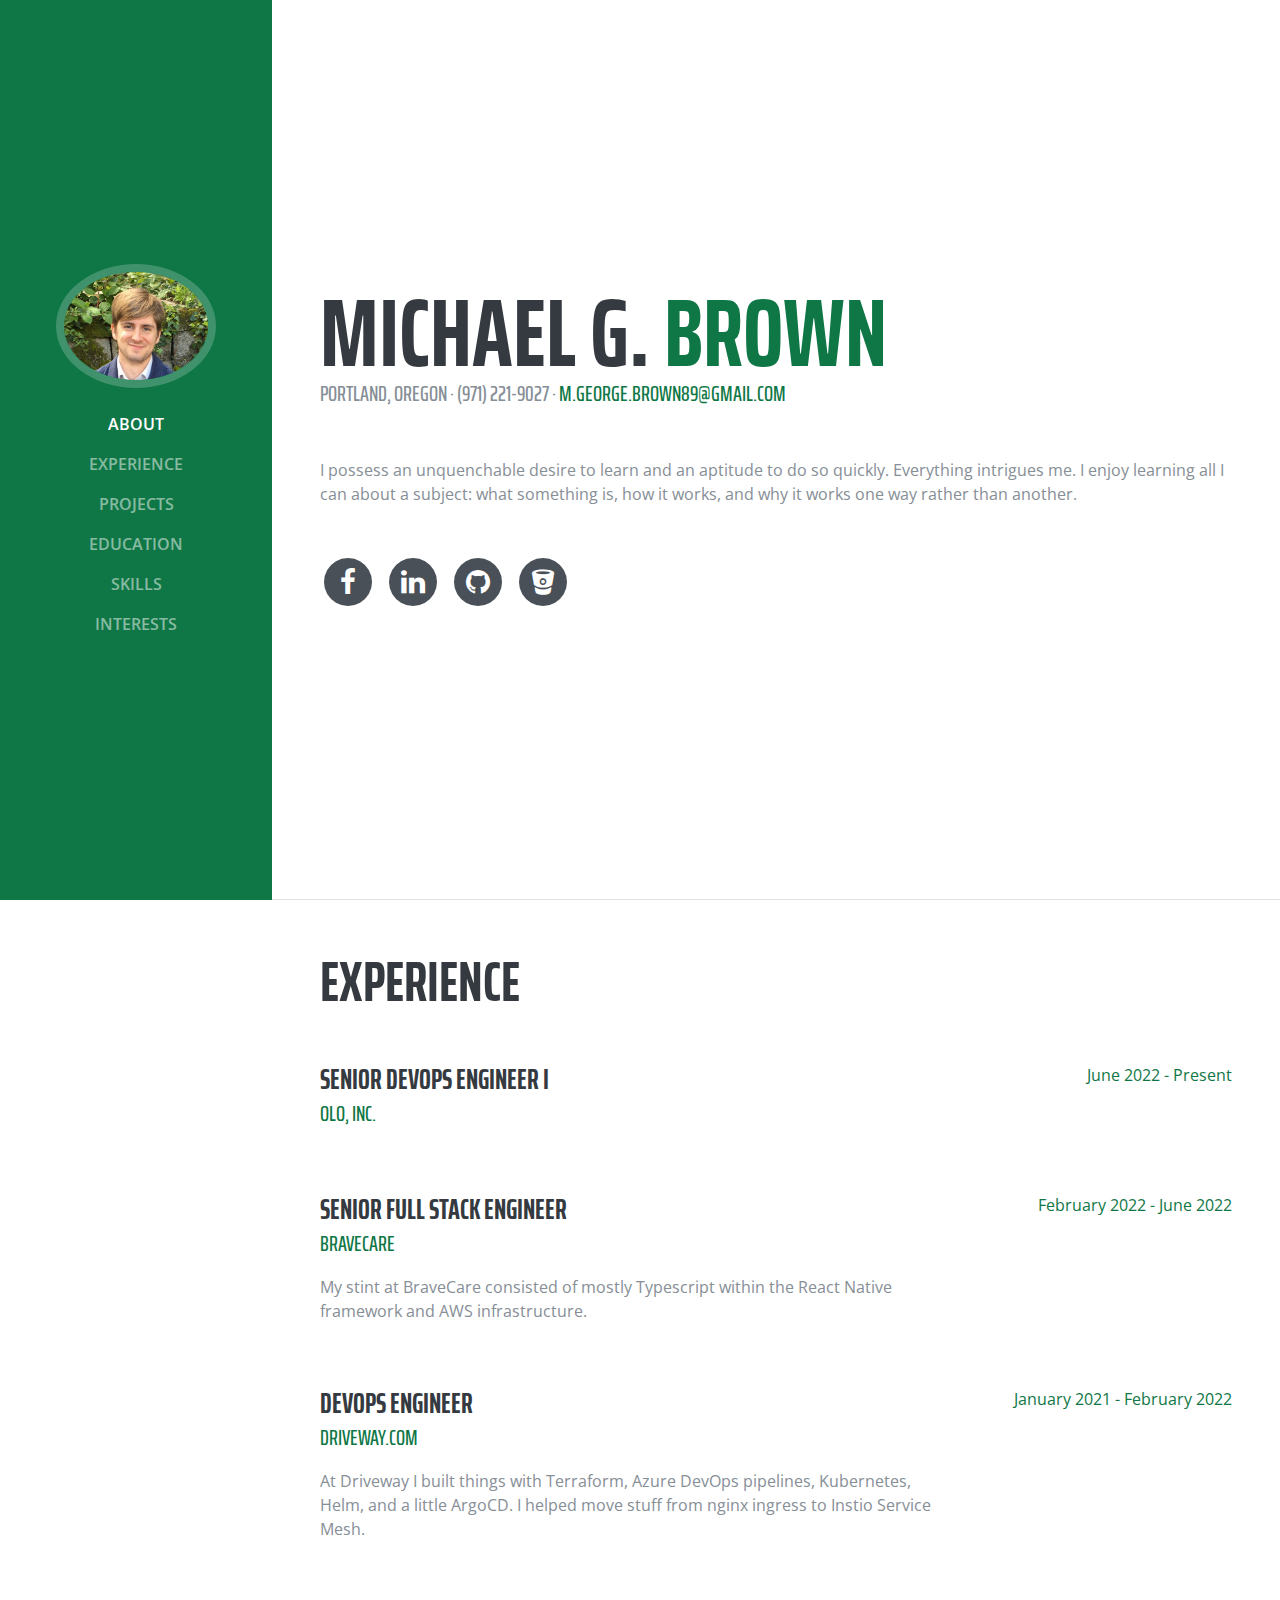
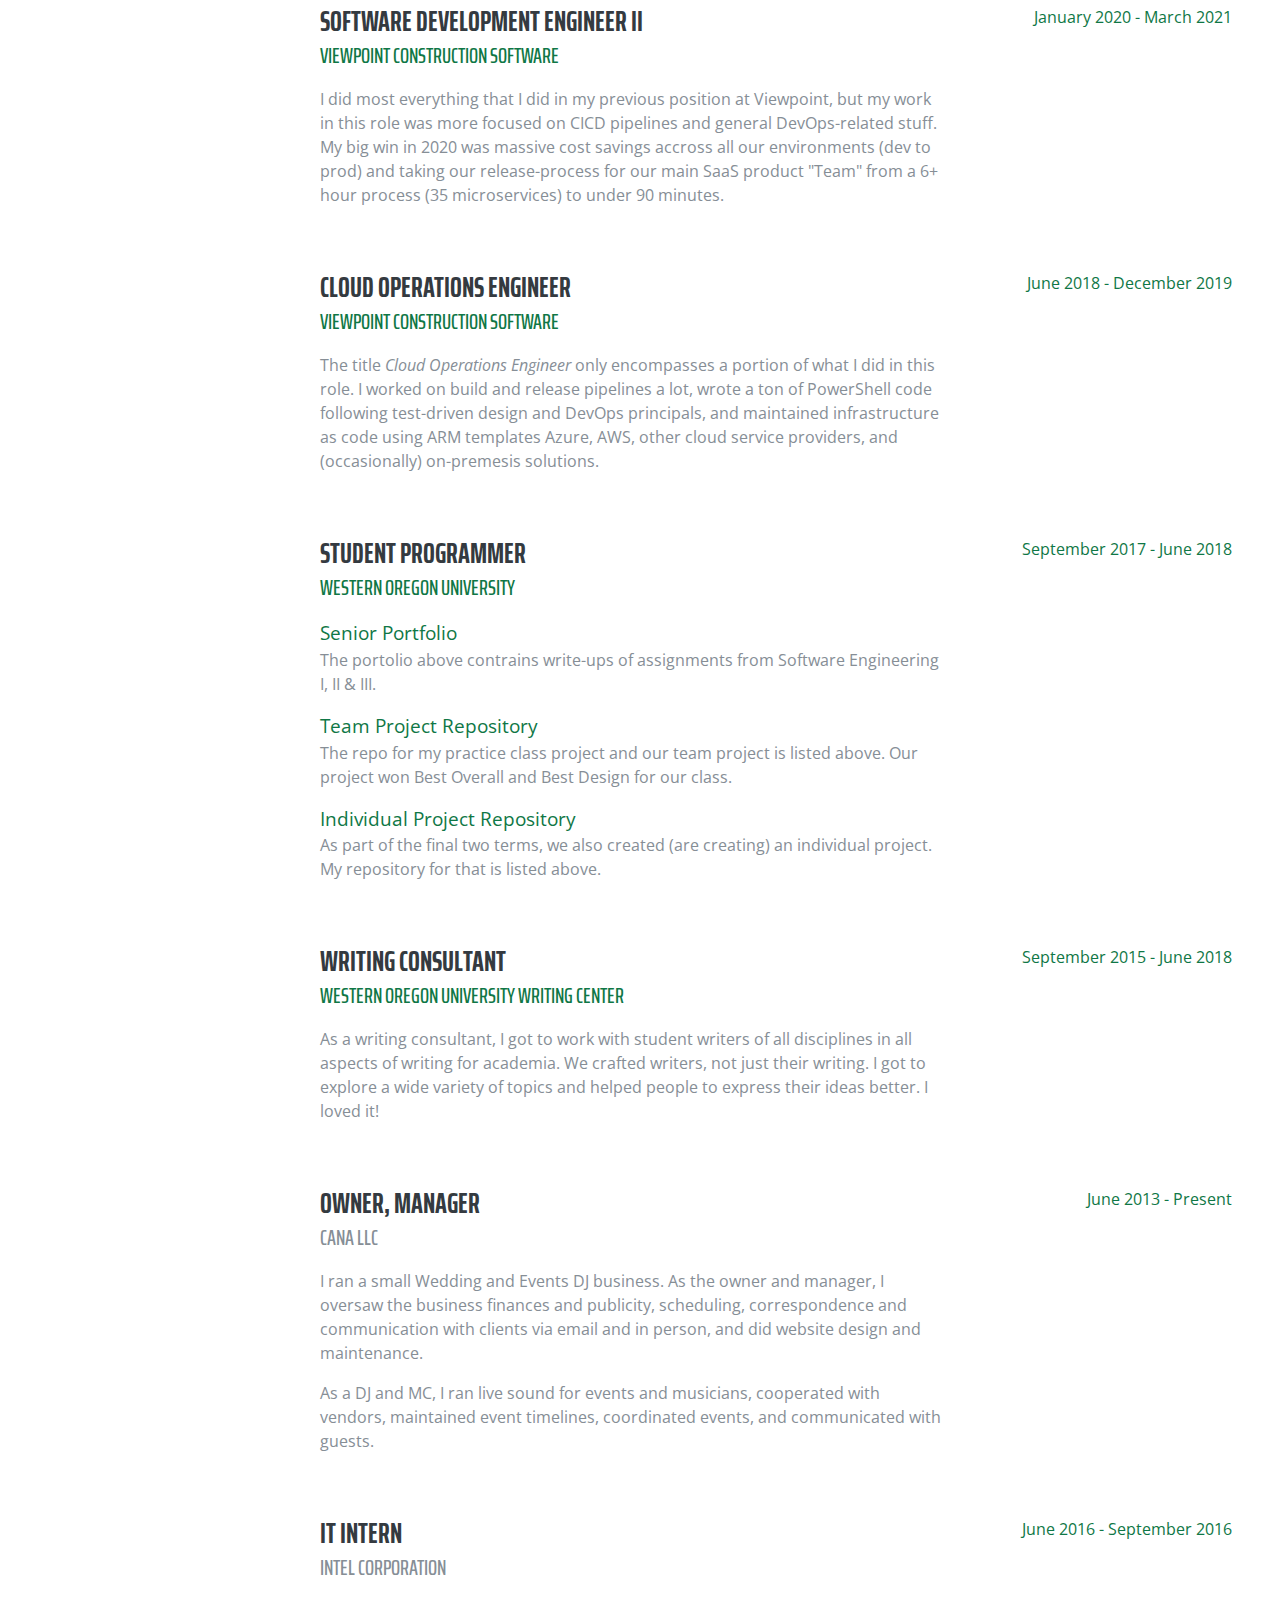
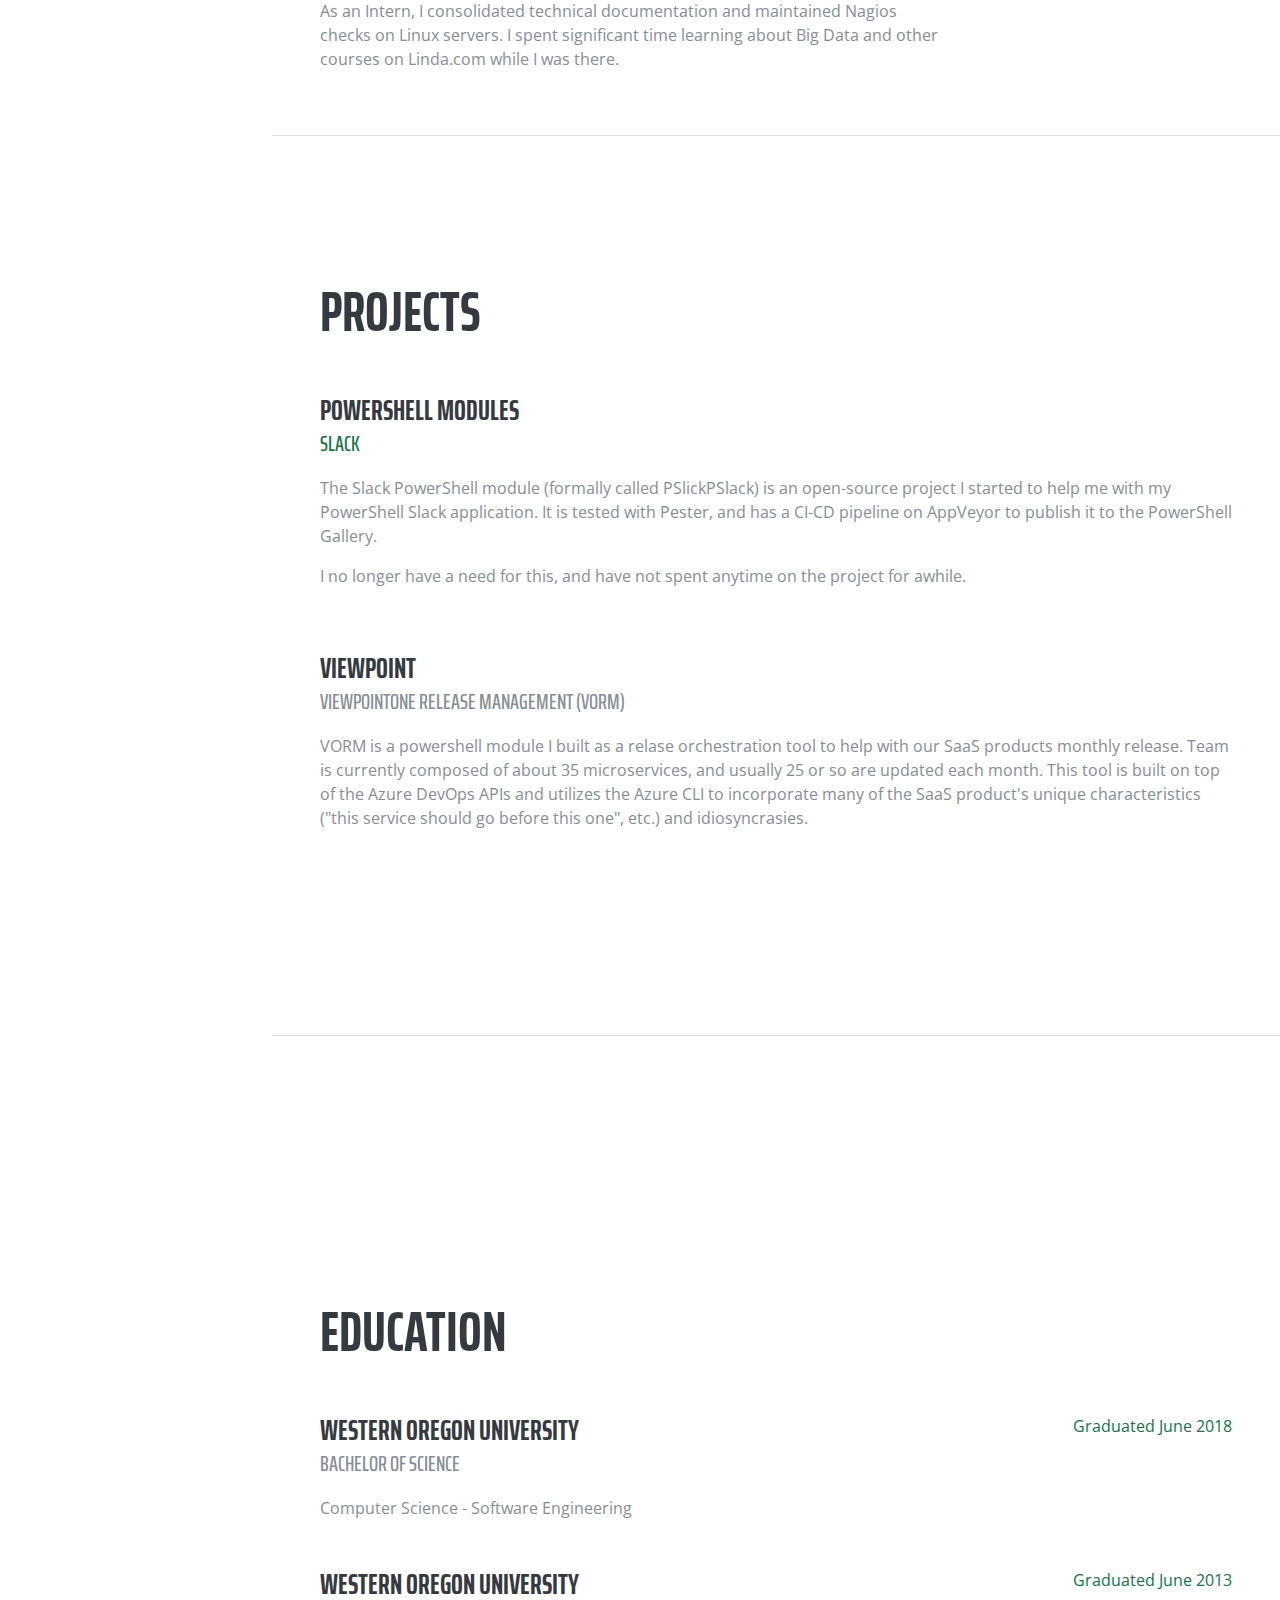
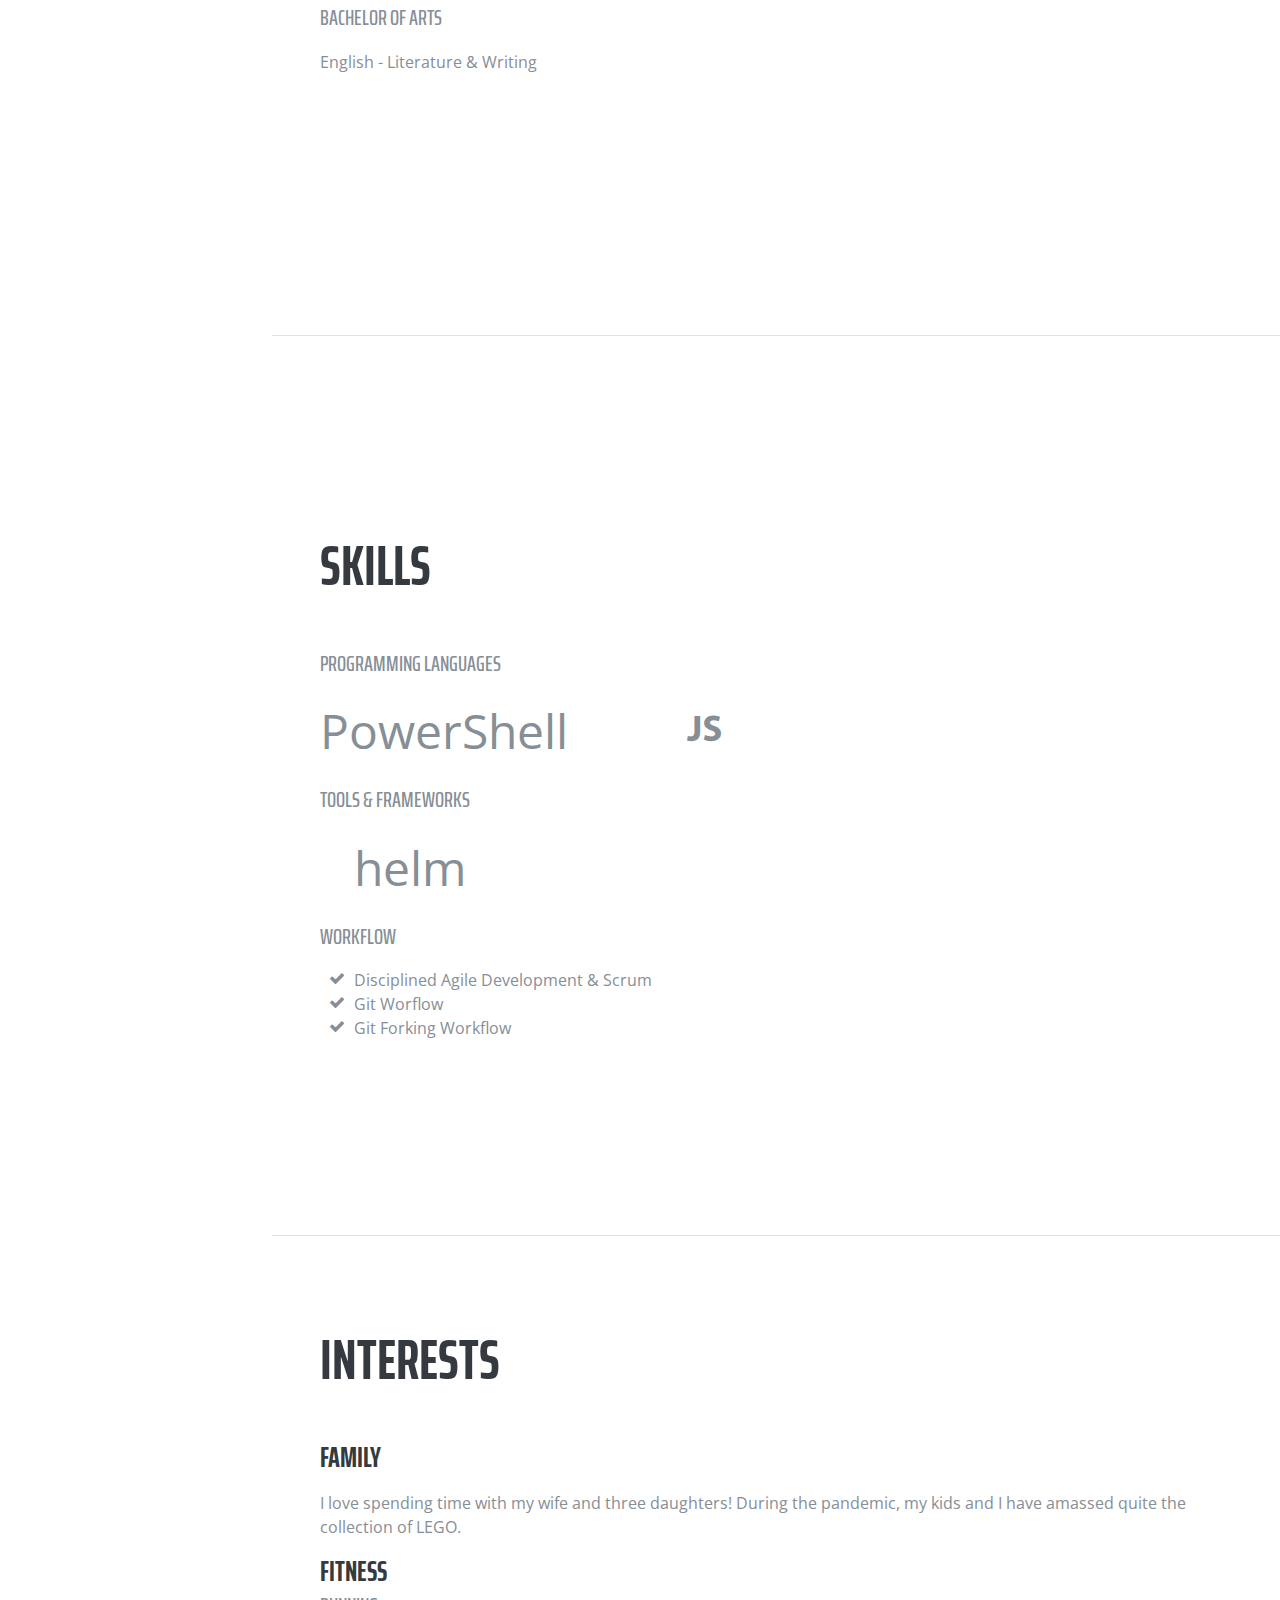
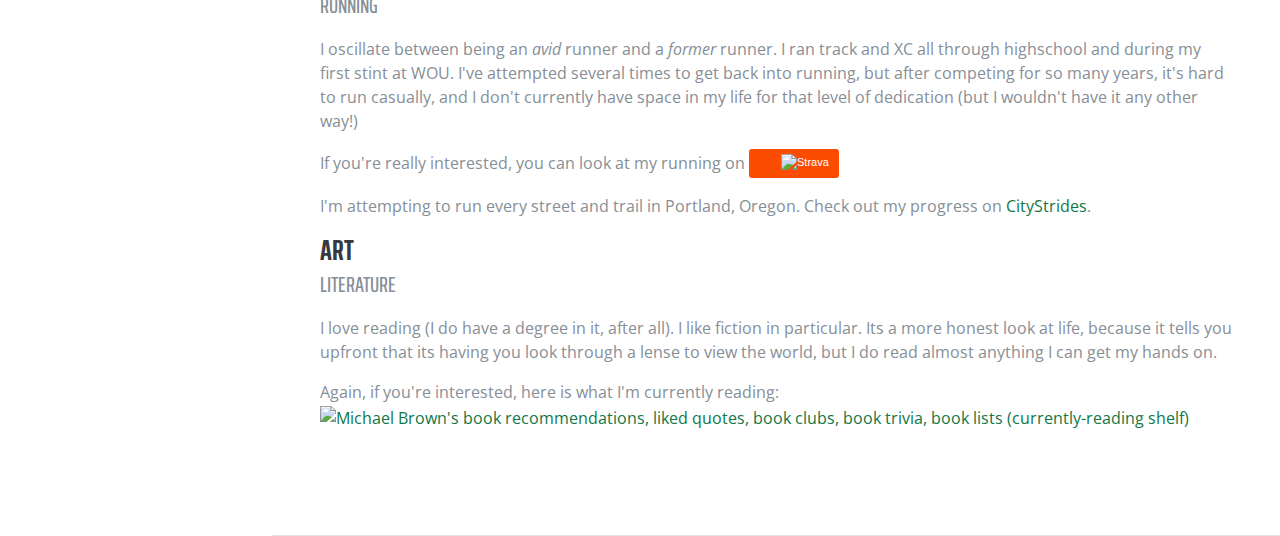
==== commit 49c0f025: "update" ====
--- a/index.html
+++ b/index.html
@@ -127,16 +127,31 @@
 
         <div class="resume-item d-flex flex-column flex-md-row mb-5">
           <div class="resume-content mr-auto">
-            <h3 class="mb-0">Full Stack Engineer</h3>
+            <h3 class="mb-0">Senior DevOps Engineer I</h3>
+            <div class="subheading mb-3">
+              <a href="https://www.olo.com">Olo, Inc.</a>
+            </div>
+            <p>
+
+            </p>
+          </div>
+          <div class="resume-date text-md-right">
+            <span class="text-primary">June 2022 - Present</span>
+          </div>
+        </div>
+
+        <div class="resume-item d-flex flex-column flex-md-row mb-5">
+          <div class="resume-content mr-auto">
+            <h3 class="mb-0">Senior Full Stack Engineer</h3>
             <div class="subheading mb-3">
               <a href="https://www.bravecare.com">BraveCare</a>
             </div>
             <p>
-
-            </p>
-          </div>
-          <div class="resume-date text-md-right">
-            <span class="text-primary">February 2022 - Present</span>
+              My stint at BraveCare consisted of mostly Typescript within the React Native framework and AWS infrastructure. 
+            </p>
+          </div>
+          <div class="resume-date text-md-right">
+            <span class="text-primary">February 2022 - June 2022</span>
           </div>
         </div>
 
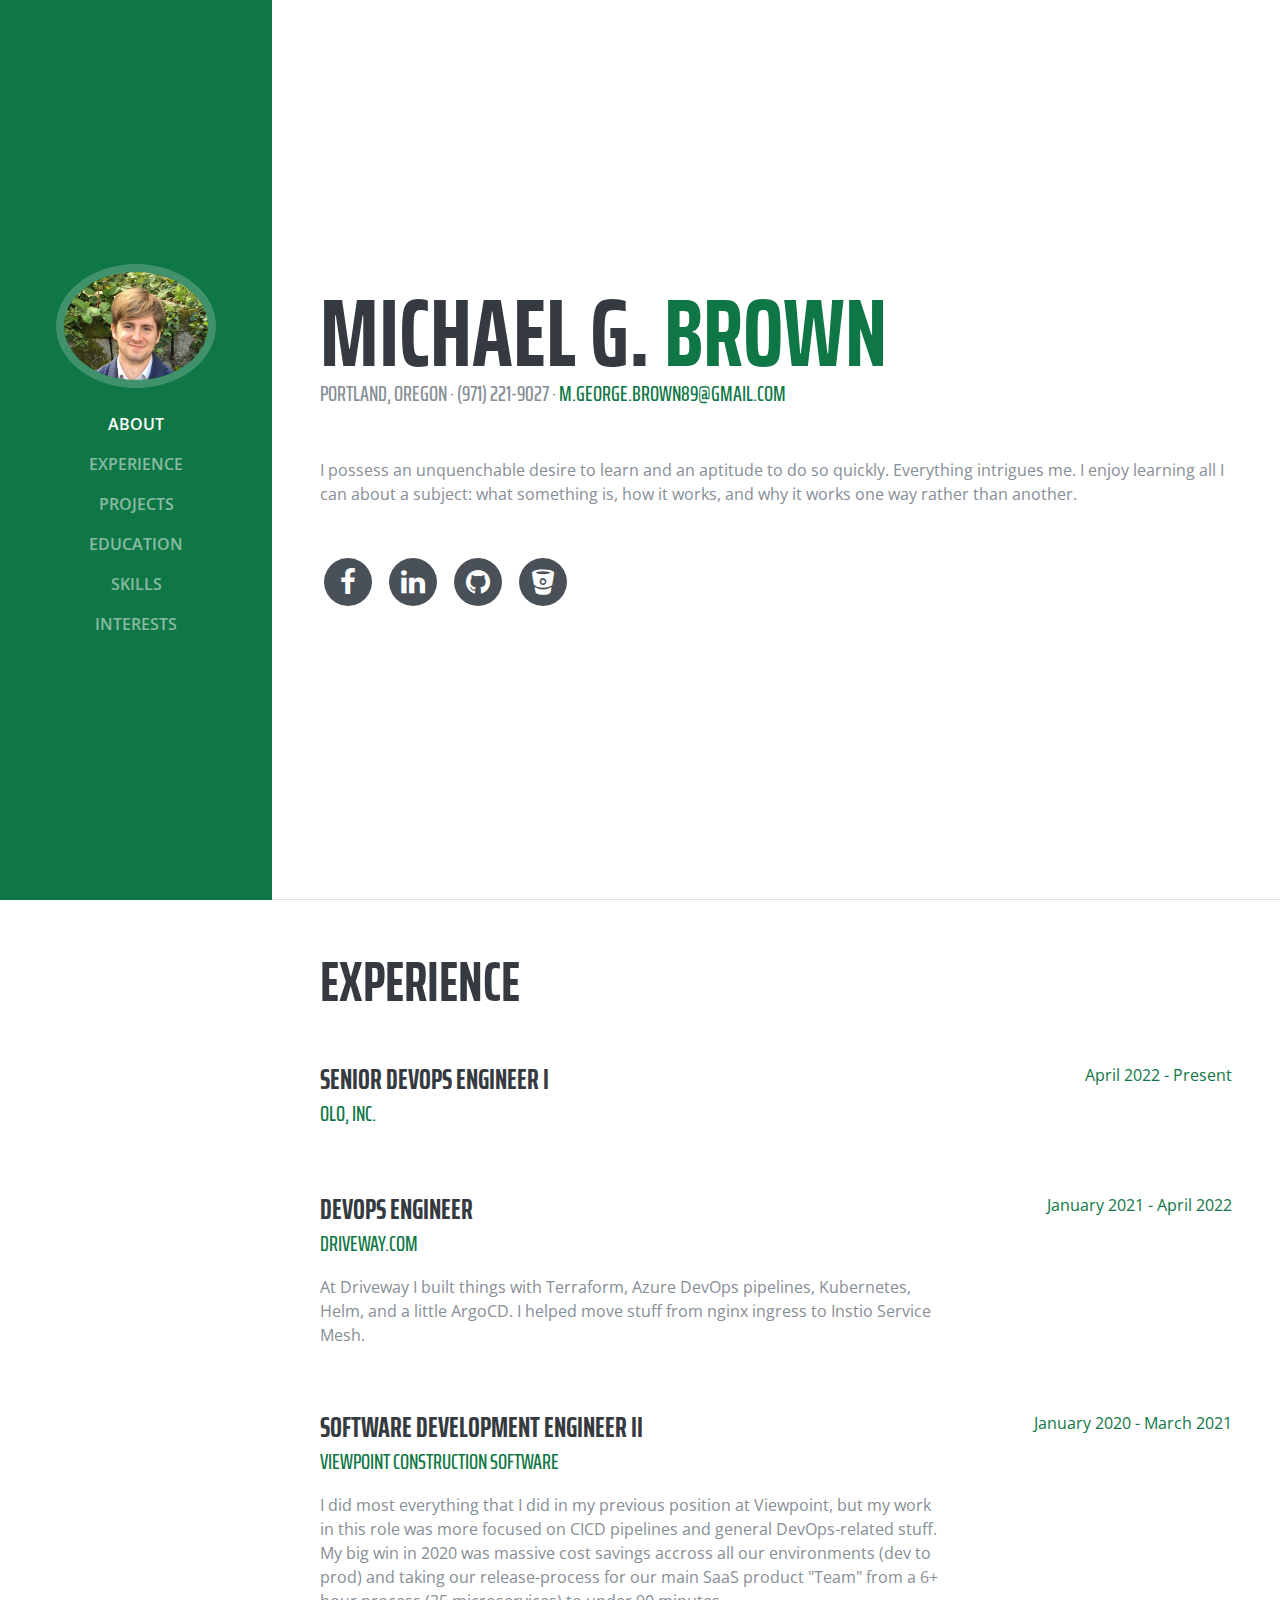
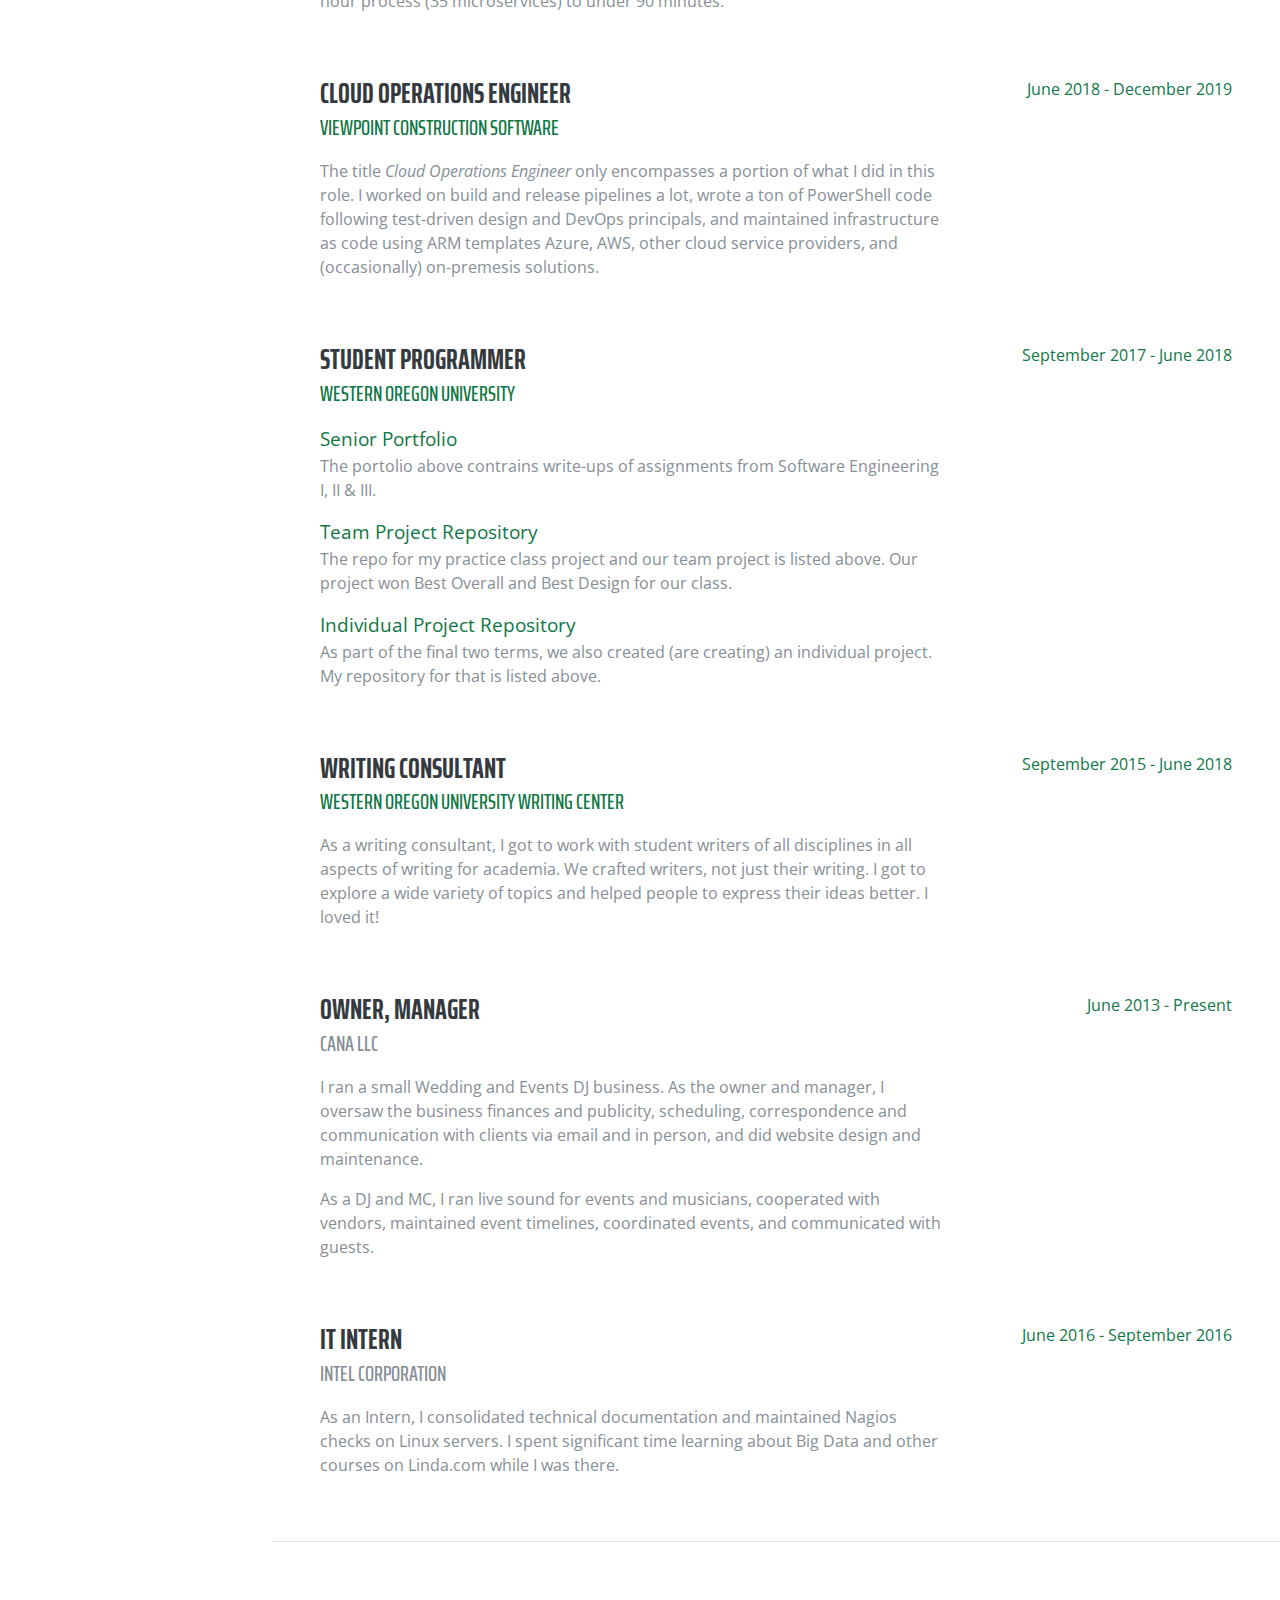
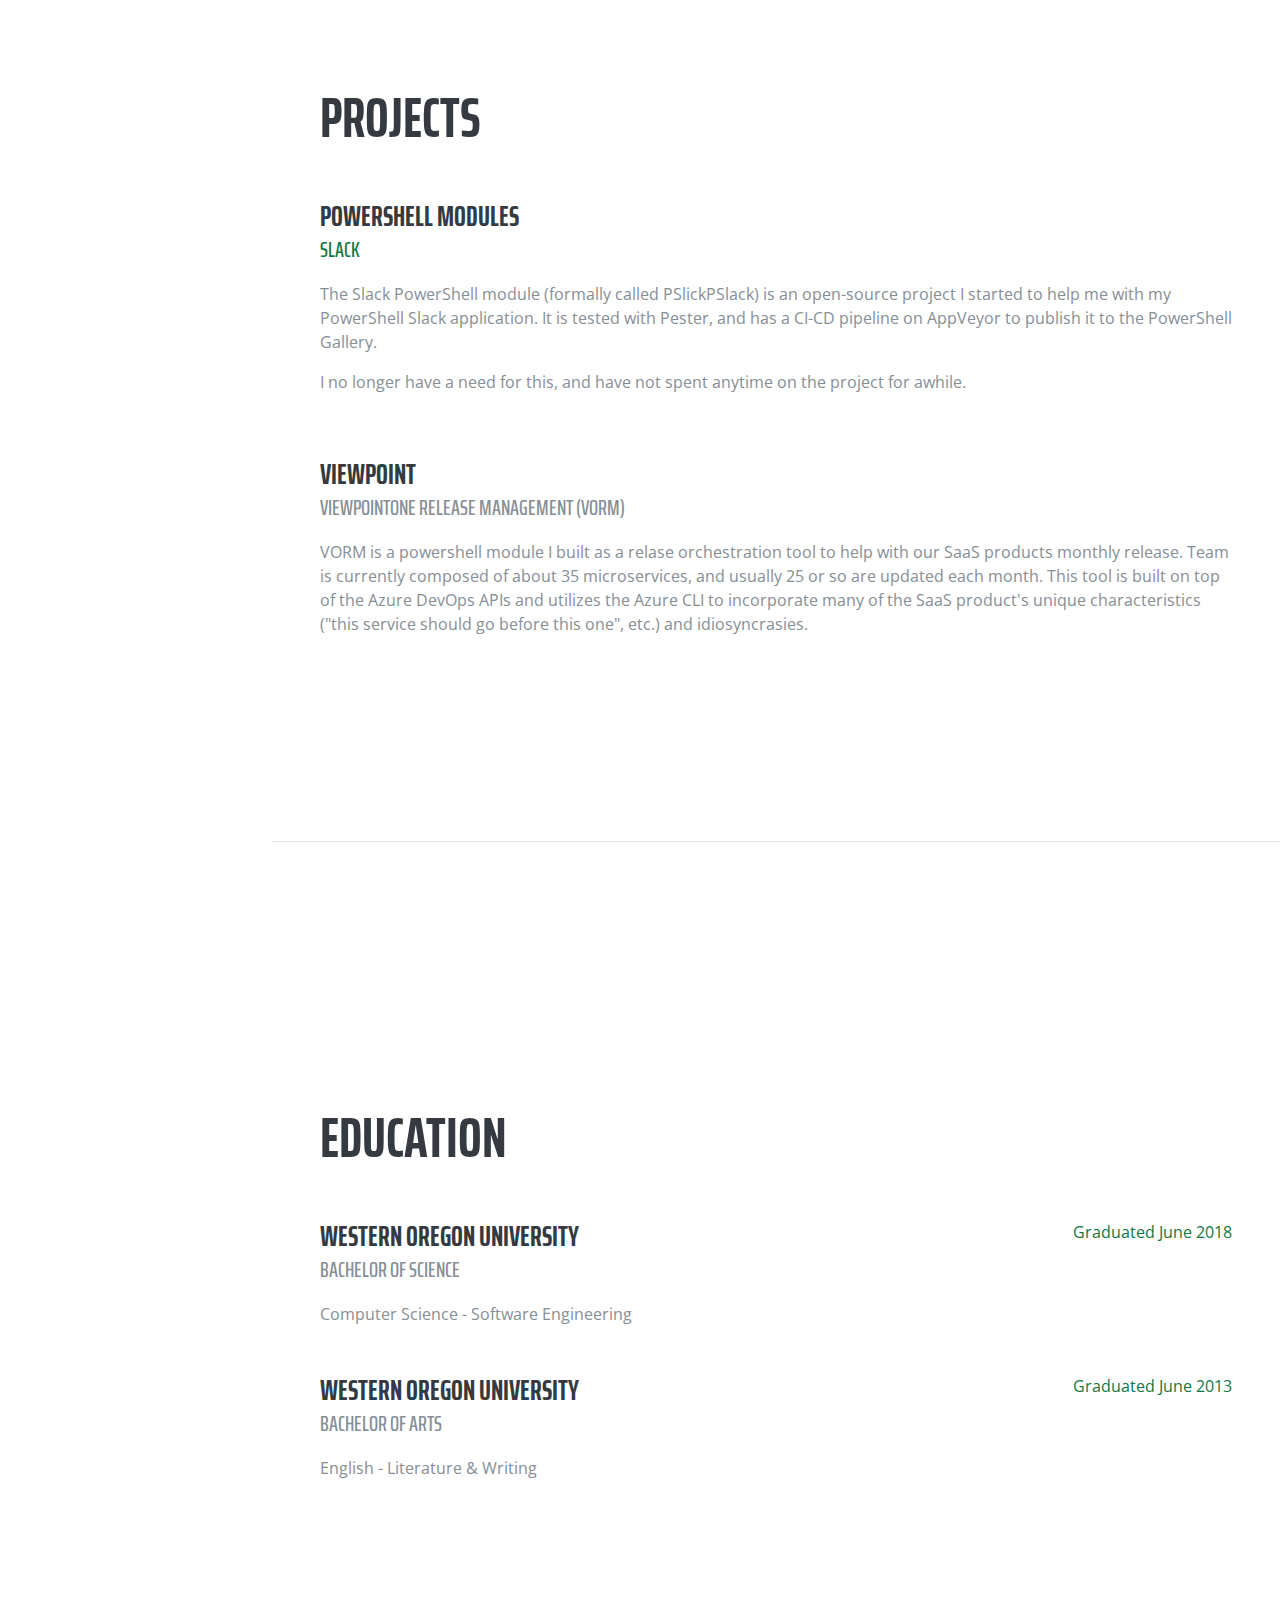
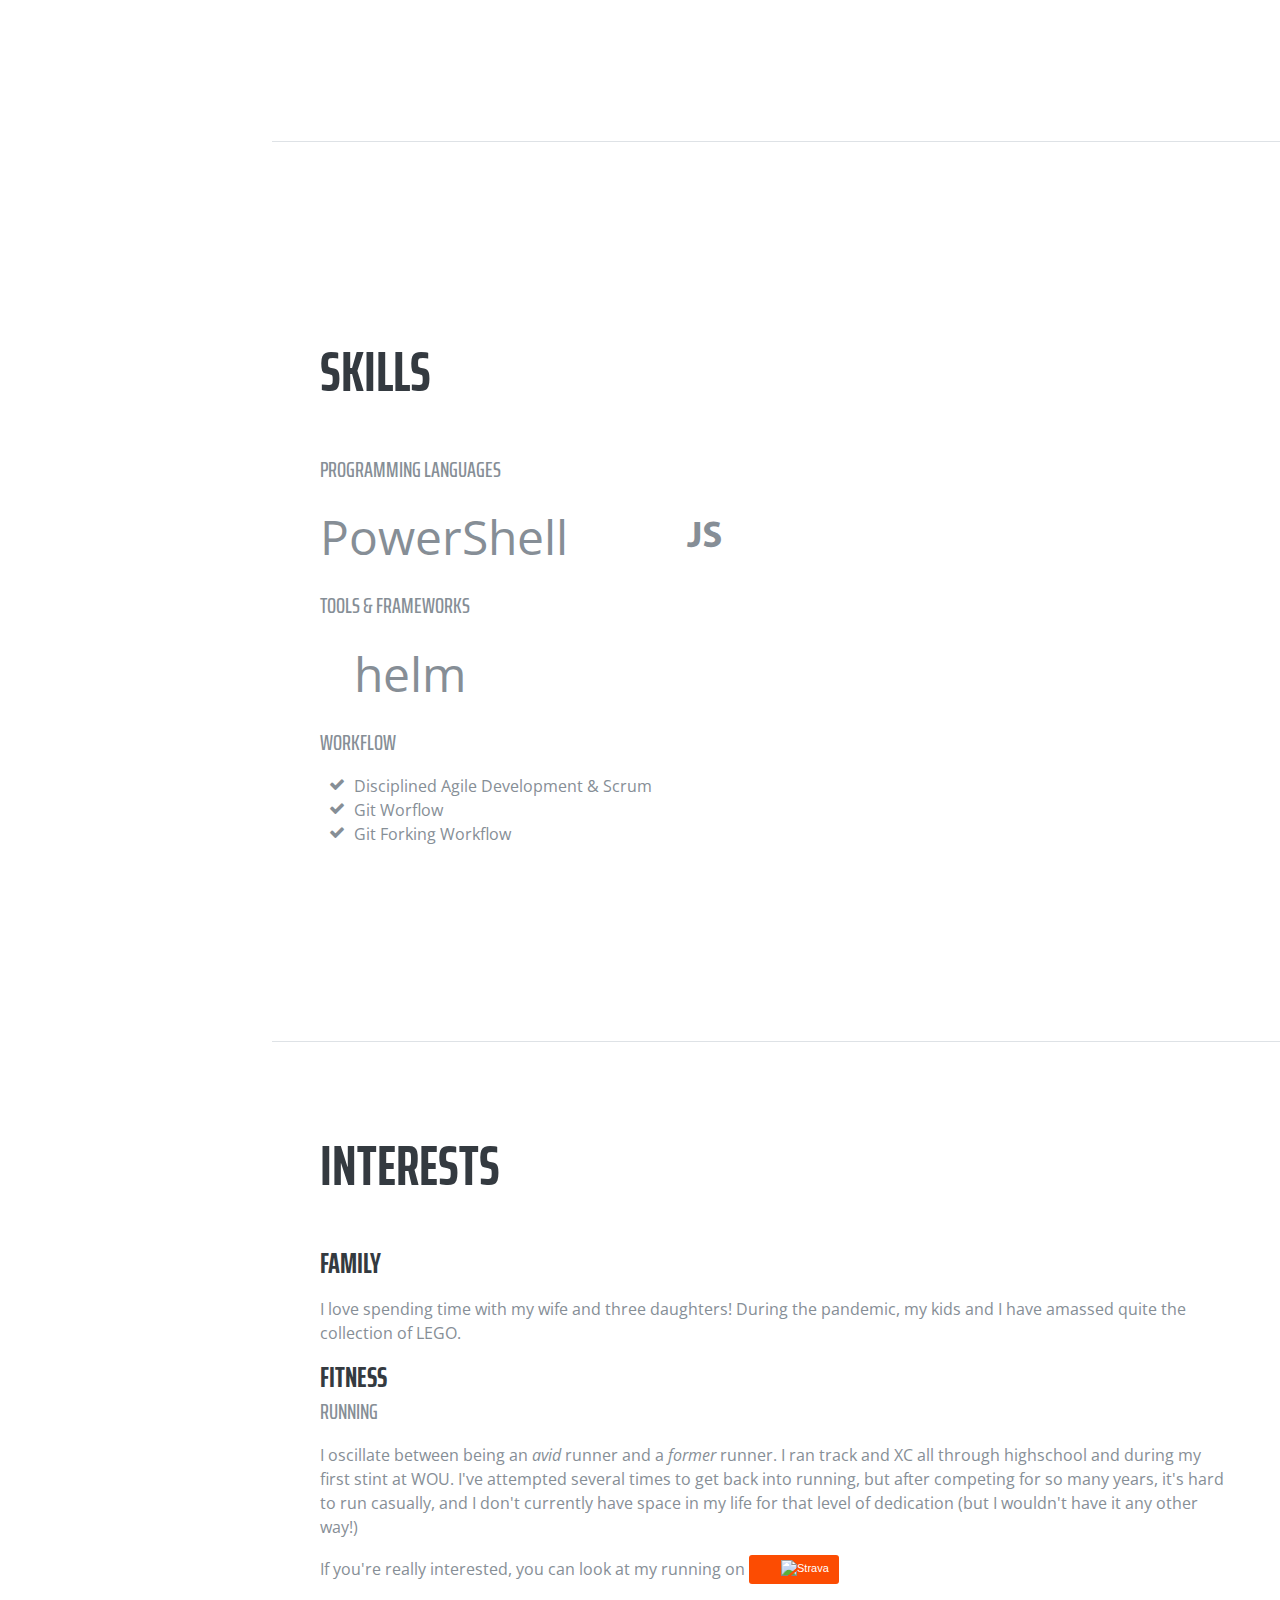
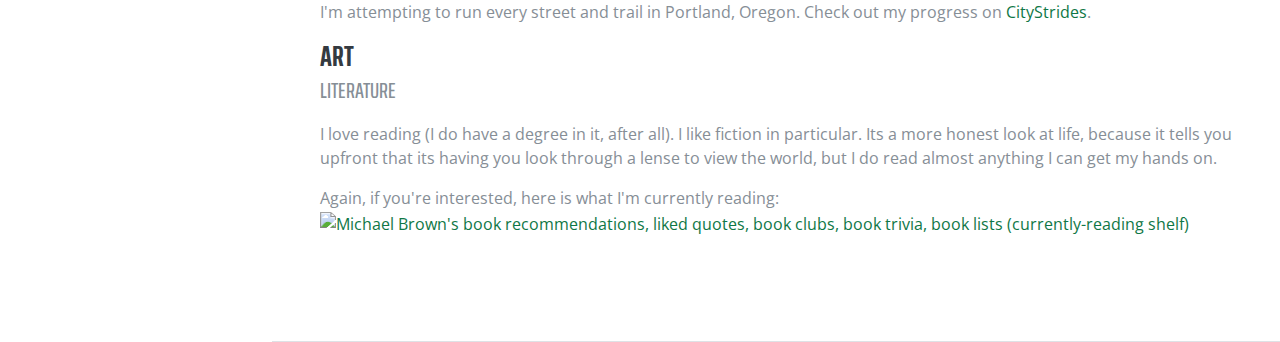
==== commit 75523d32: "changes" ====
--- a/index.html
+++ b/index.html
@@ -136,11 +136,11 @@
             </p>
           </div>
           <div class="resume-date text-md-right">
-            <span class="text-primary">June 2022 - Present</span>
-          </div>
-        </div>
-
-        <div class="resume-item d-flex flex-column flex-md-row mb-5">
+            <span class="text-primary">April 2022 - Present</span>
+          </div>
+        </div>
+
+        <!-- <div class="resume-item d-flex flex-column flex-md-row mb-5">
           <div class="resume-content mr-auto">
             <h3 class="mb-0">Senior Full Stack Engineer</h3>
             <div class="subheading mb-3">
@@ -153,7 +153,7 @@
           <div class="resume-date text-md-right">
             <span class="text-primary">February 2022 - June 2022</span>
           </div>
-        </div>
+        </div> -->
 
         <div class="resume-item d-flex flex-column flex-md-row mb-5">
           <div class="resume-content mr-auto">
@@ -167,7 +167,7 @@
             </p>
           </div>
           <div class="resume-date text-md-right">
-            <span class="text-primary">January 2021 - February 2022</span>
+            <span class="text-primary">January 2021 - April 2022</span>
           </div>
         </div>
 
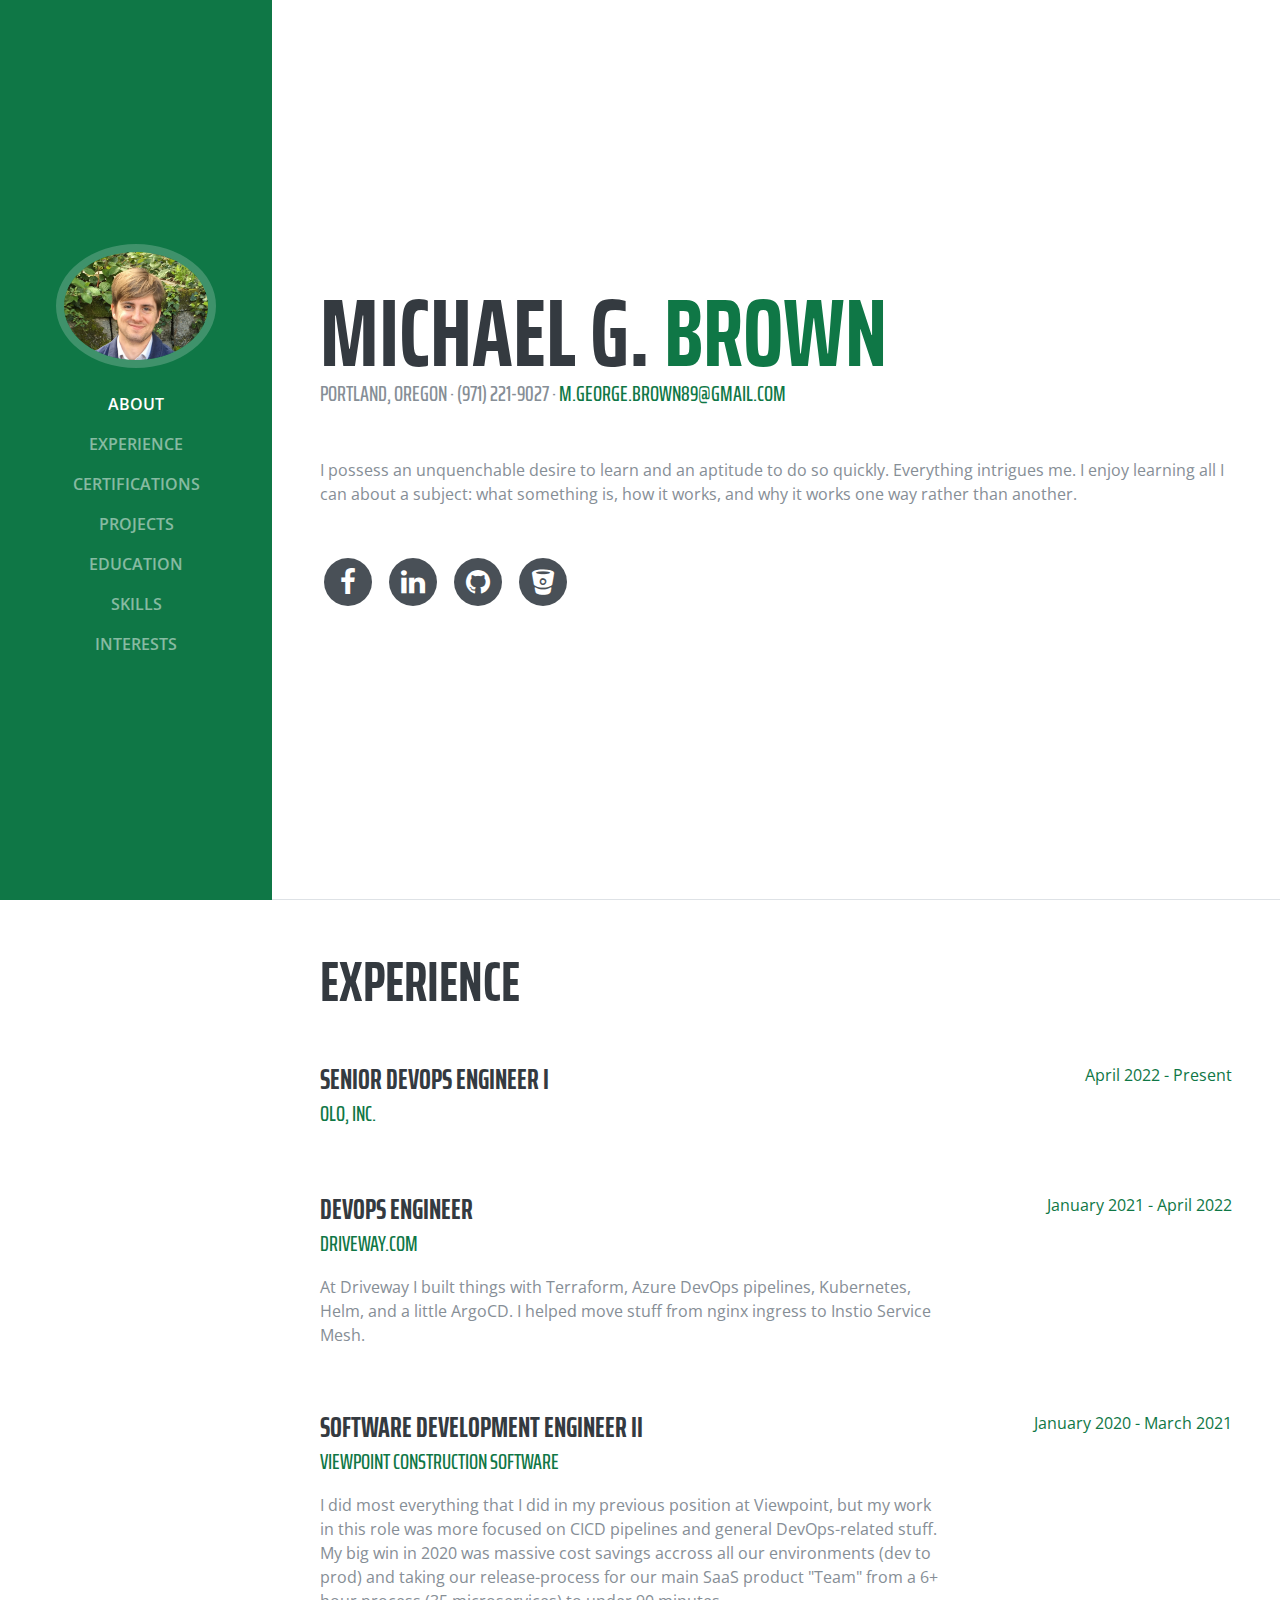
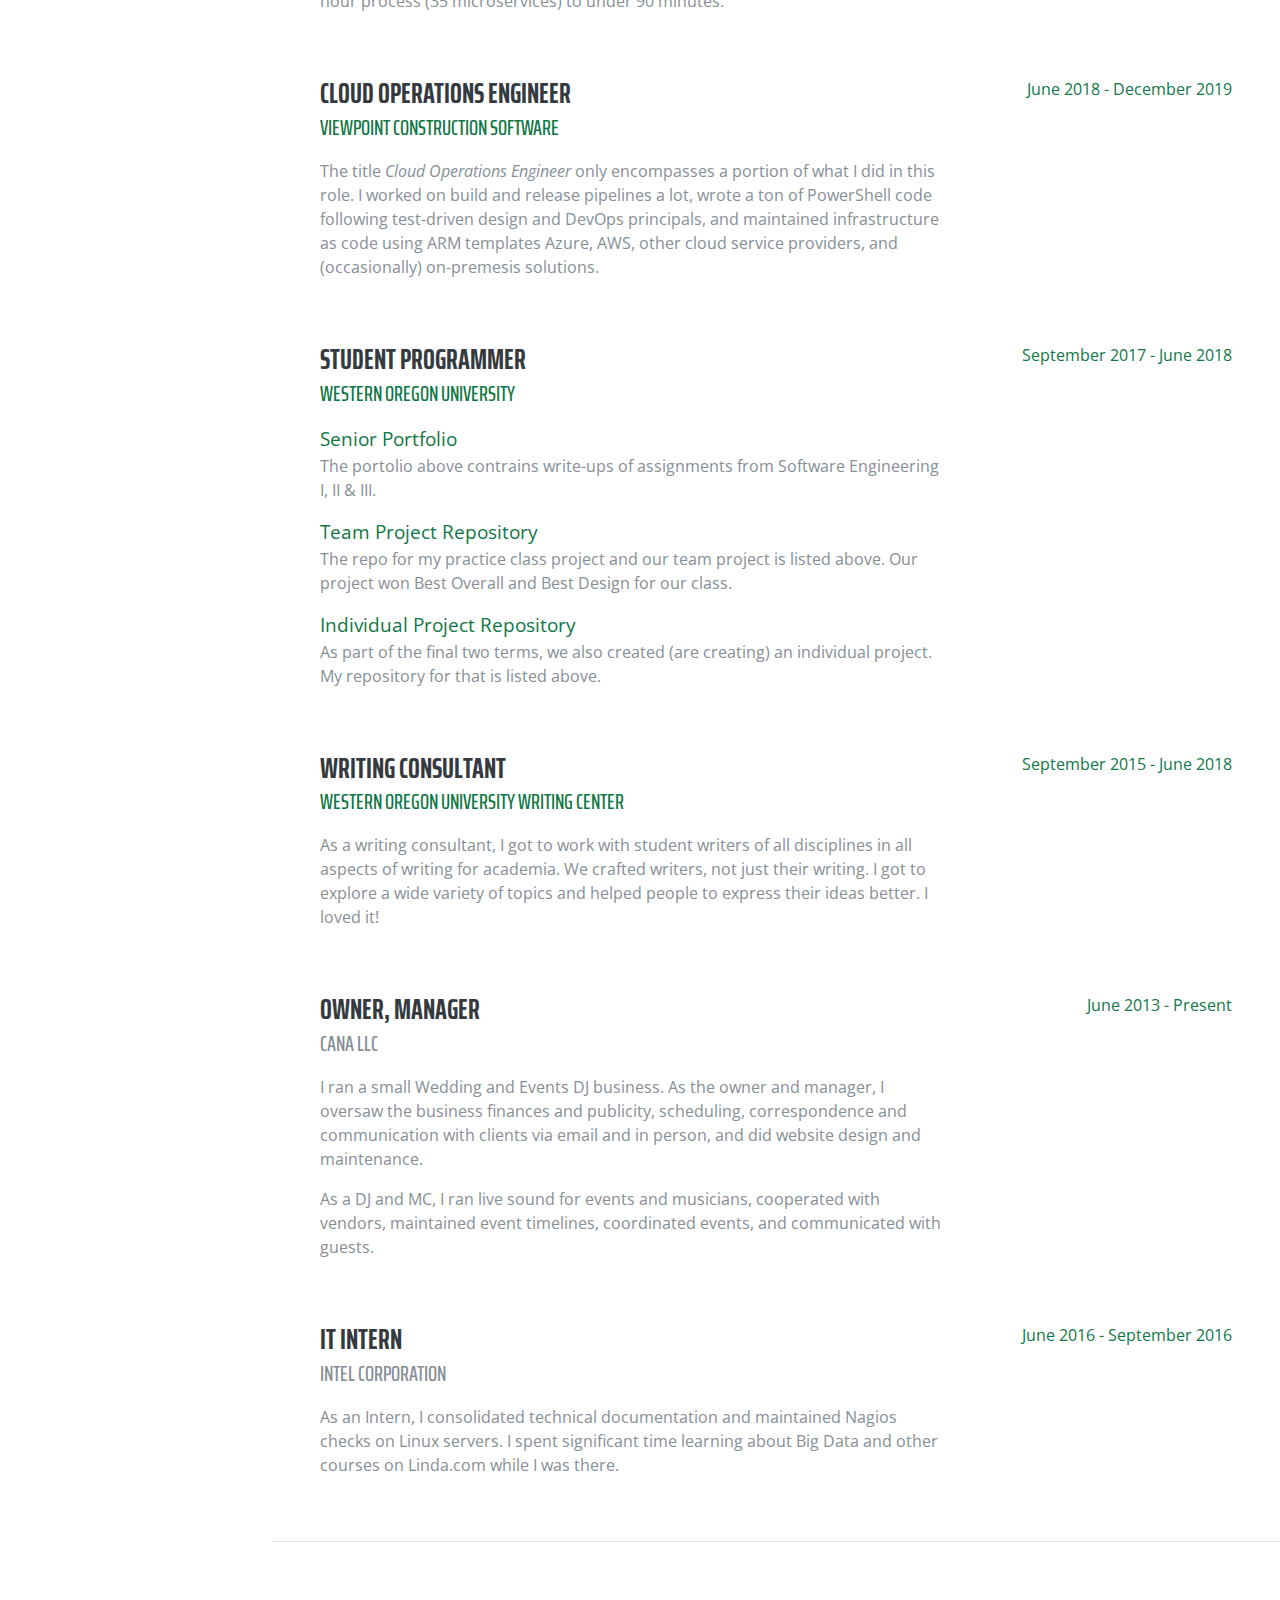
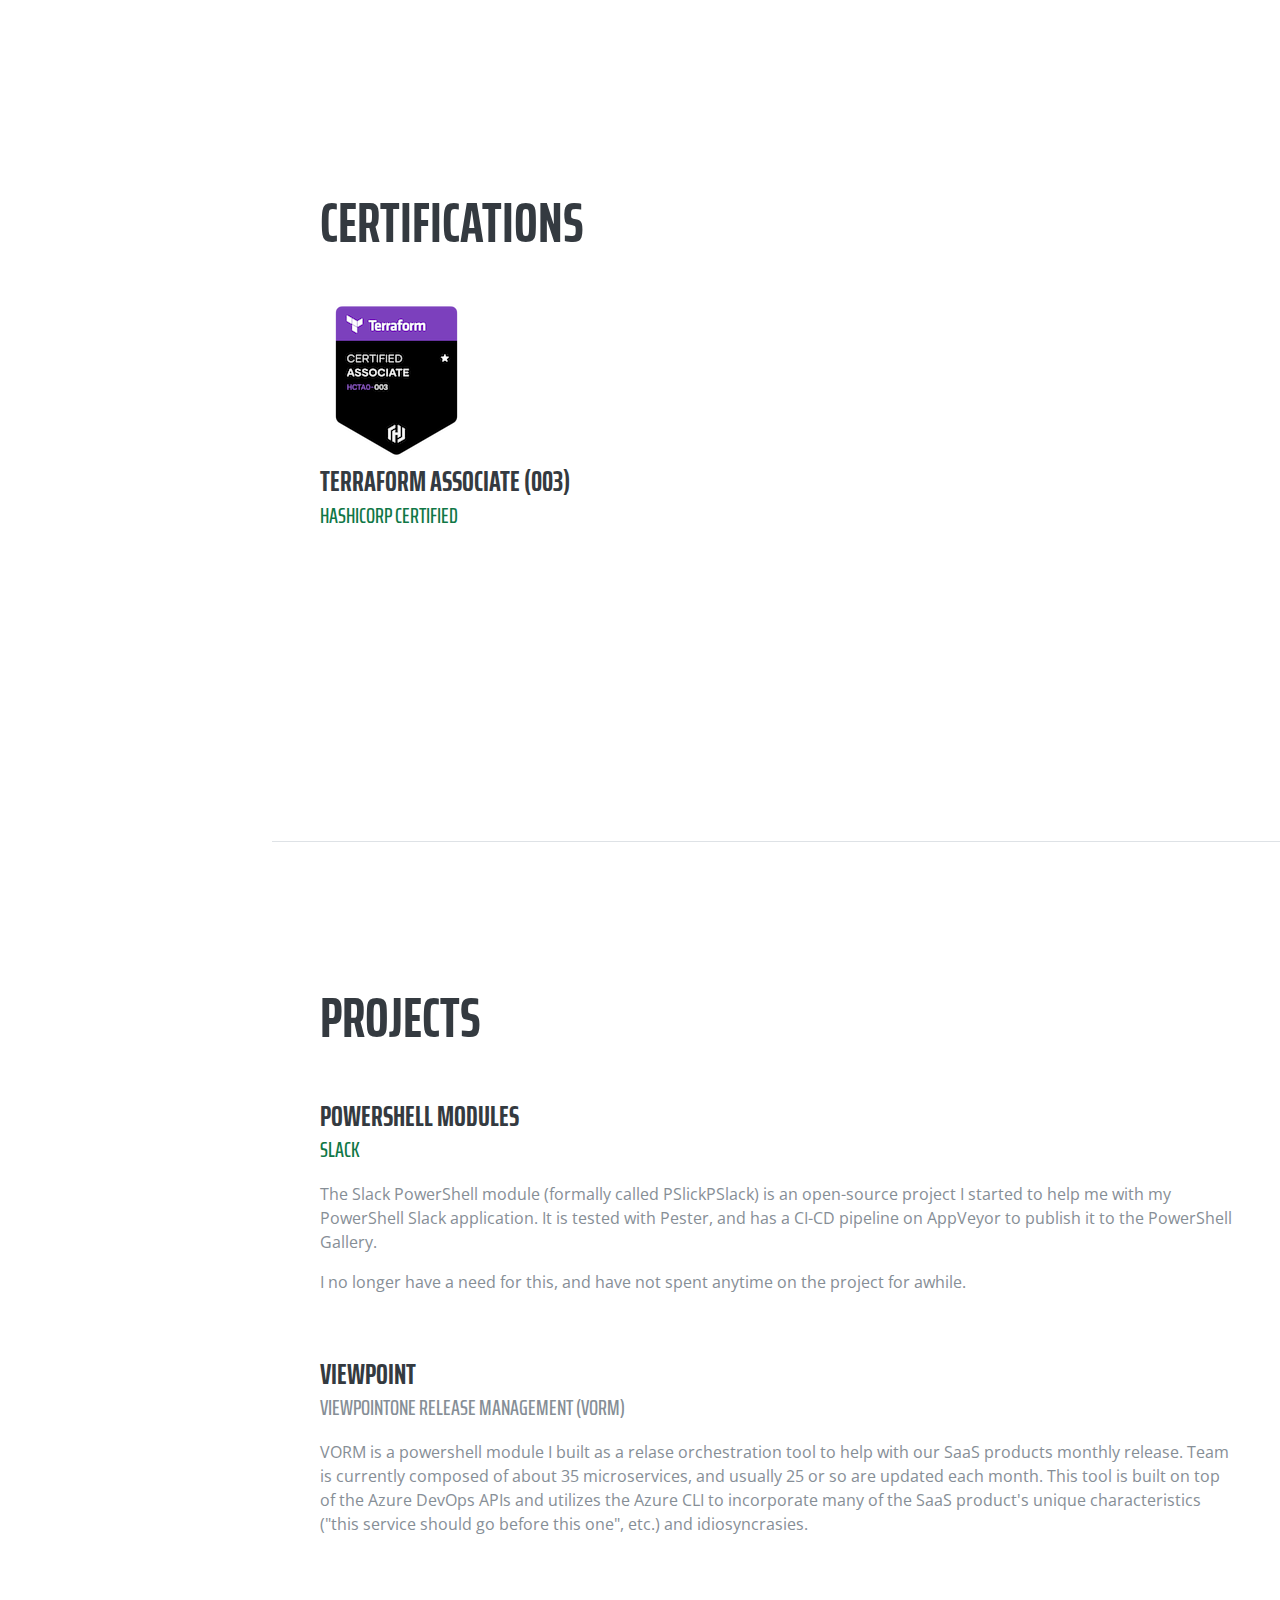
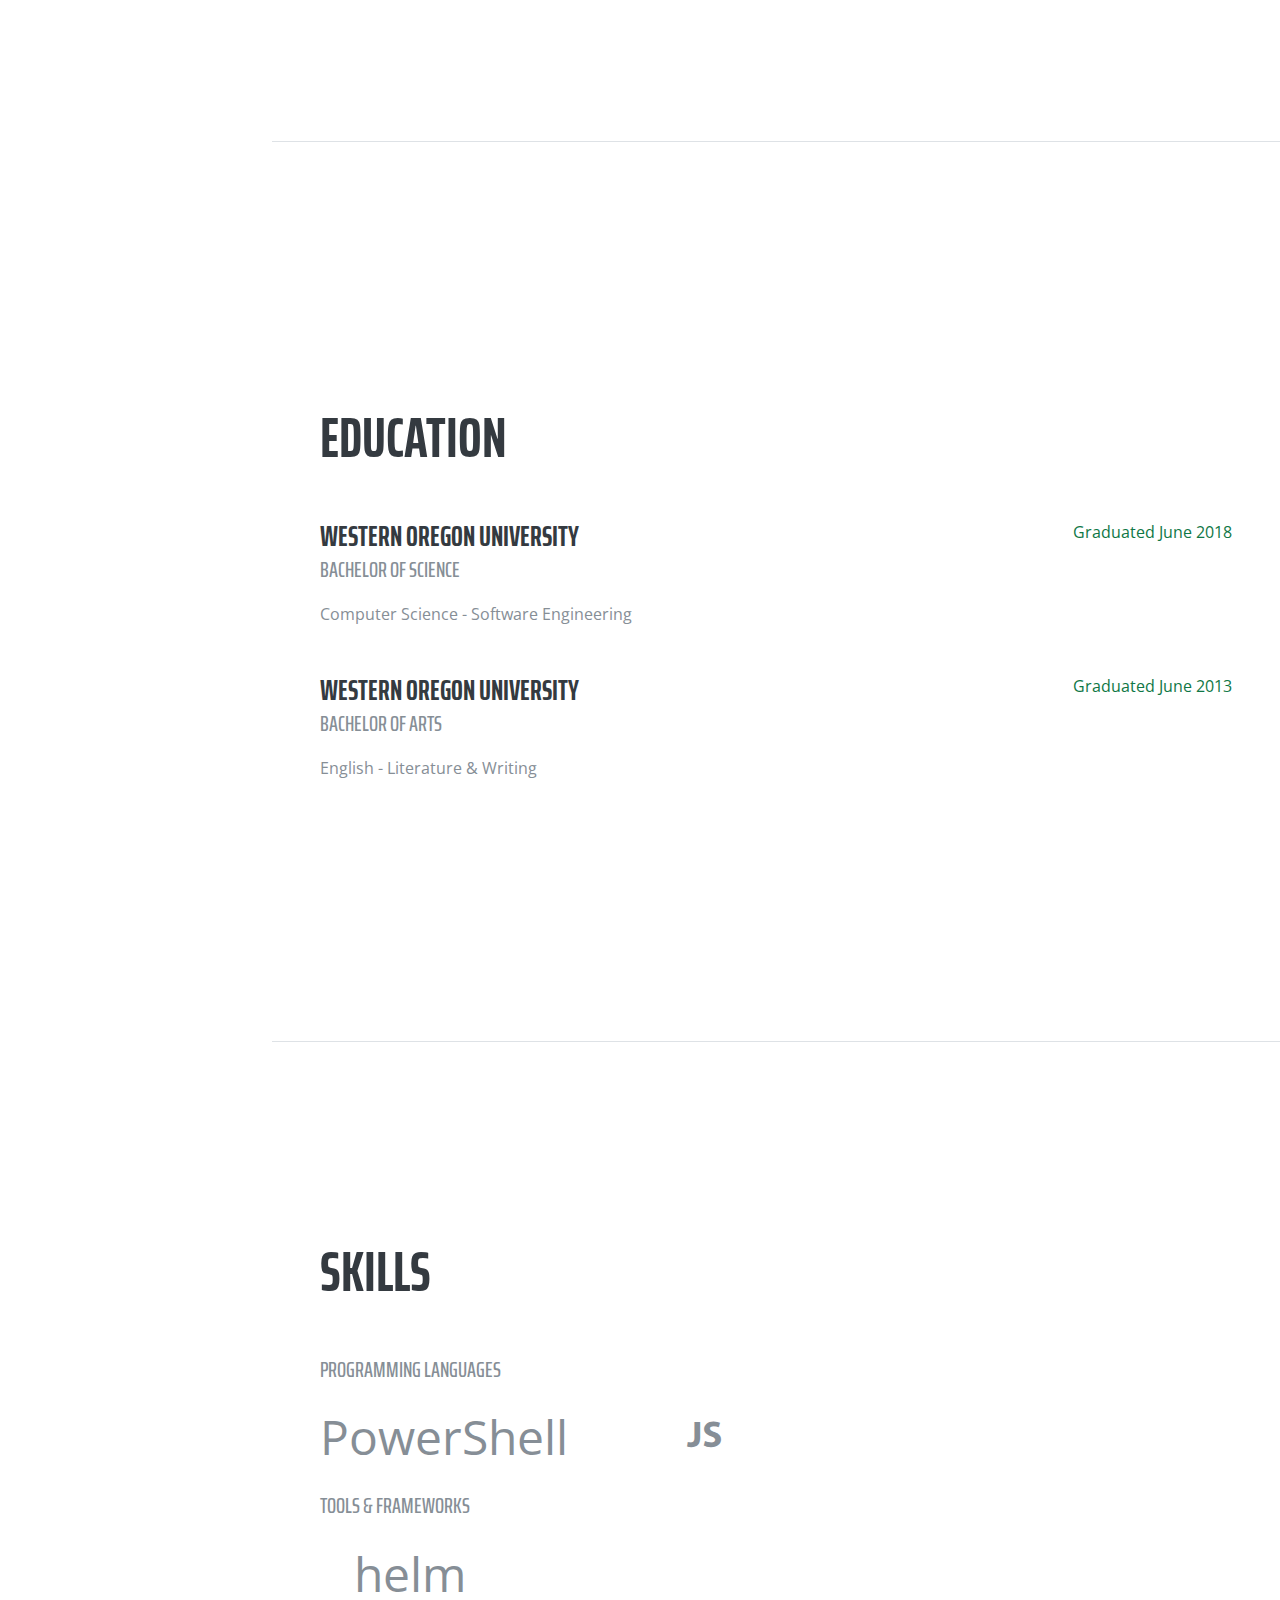
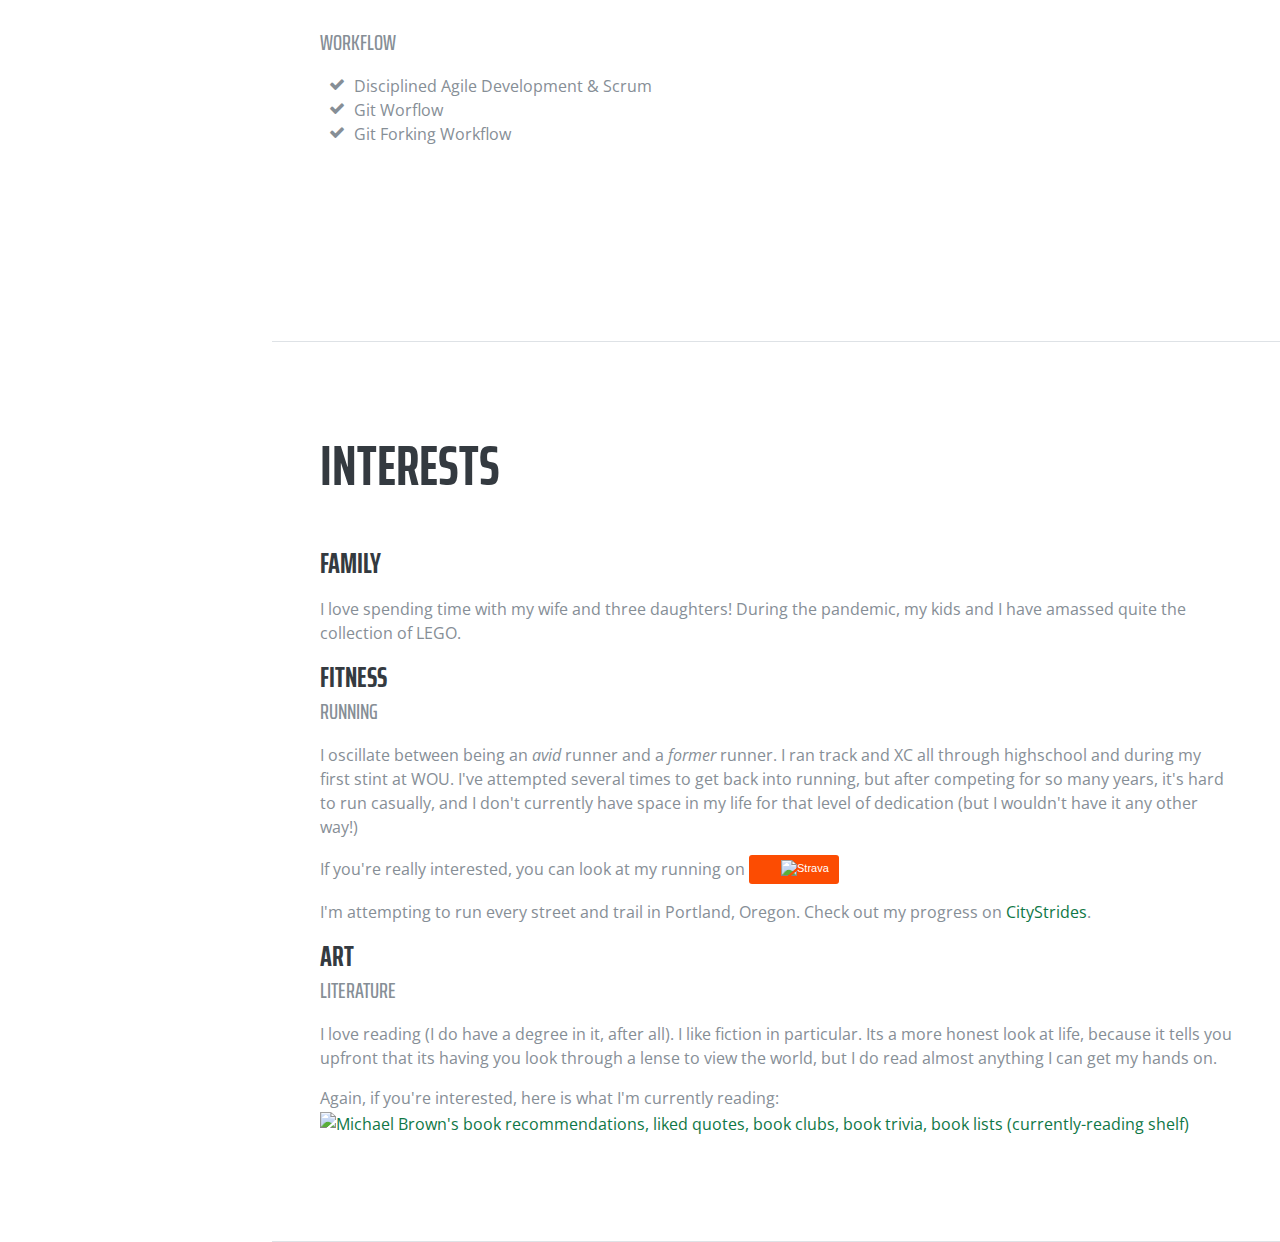
==== commit 0d733d76: "adding cert" ====
--- a/index.html
+++ b/index.html
@@ -55,6 +55,9 @@
           <a class="nav-link js-scroll-trigger" href="#experience">Experience</a>
         </li>
         <li class="nav-item">
+          <a class="nav-link js-scroll-trigger" href="#certifications">Certifications</a>
+        </li>
+        <li class="nav-item">
           <a class="nav-link js-scroll-trigger" href="#projects">Projects</a>
         </li>
         <li class="nav-item">
@@ -297,6 +300,23 @@
 
       </div>
 
+    </section>
+
+    <section class="resume-section p-3 p-lg-5 d-flex d-column" id="certifications">
+      <div class="my-auto">
+        <h2 class="mb-5">Certifications</h2>
+
+        <div class="resume-item d-flex flex-column flex-md-row mb-5">
+          <div class="resume-content mr-auto">
+            <img class="img-fluid img-profile mx-auto mb-2" src="img/hashicorp-certified-terraform-associate-003.png" alt="">
+            <h3 class="mb-0">Terraform Associate (003)</h3>
+            <div class="subheading mb-3">
+              <a href="https://www.credly.com/badges/6b4bf08a-d1d2-4431-aa09-516db81ec84f/public_url">Hashicorp Certified</a>
+            </div>
+          </div>
+        </div>
+
+      </div>
     </section>
 
     <section class="resume-section p-3 p-lg-5 d-flex flex-column" id="projects">
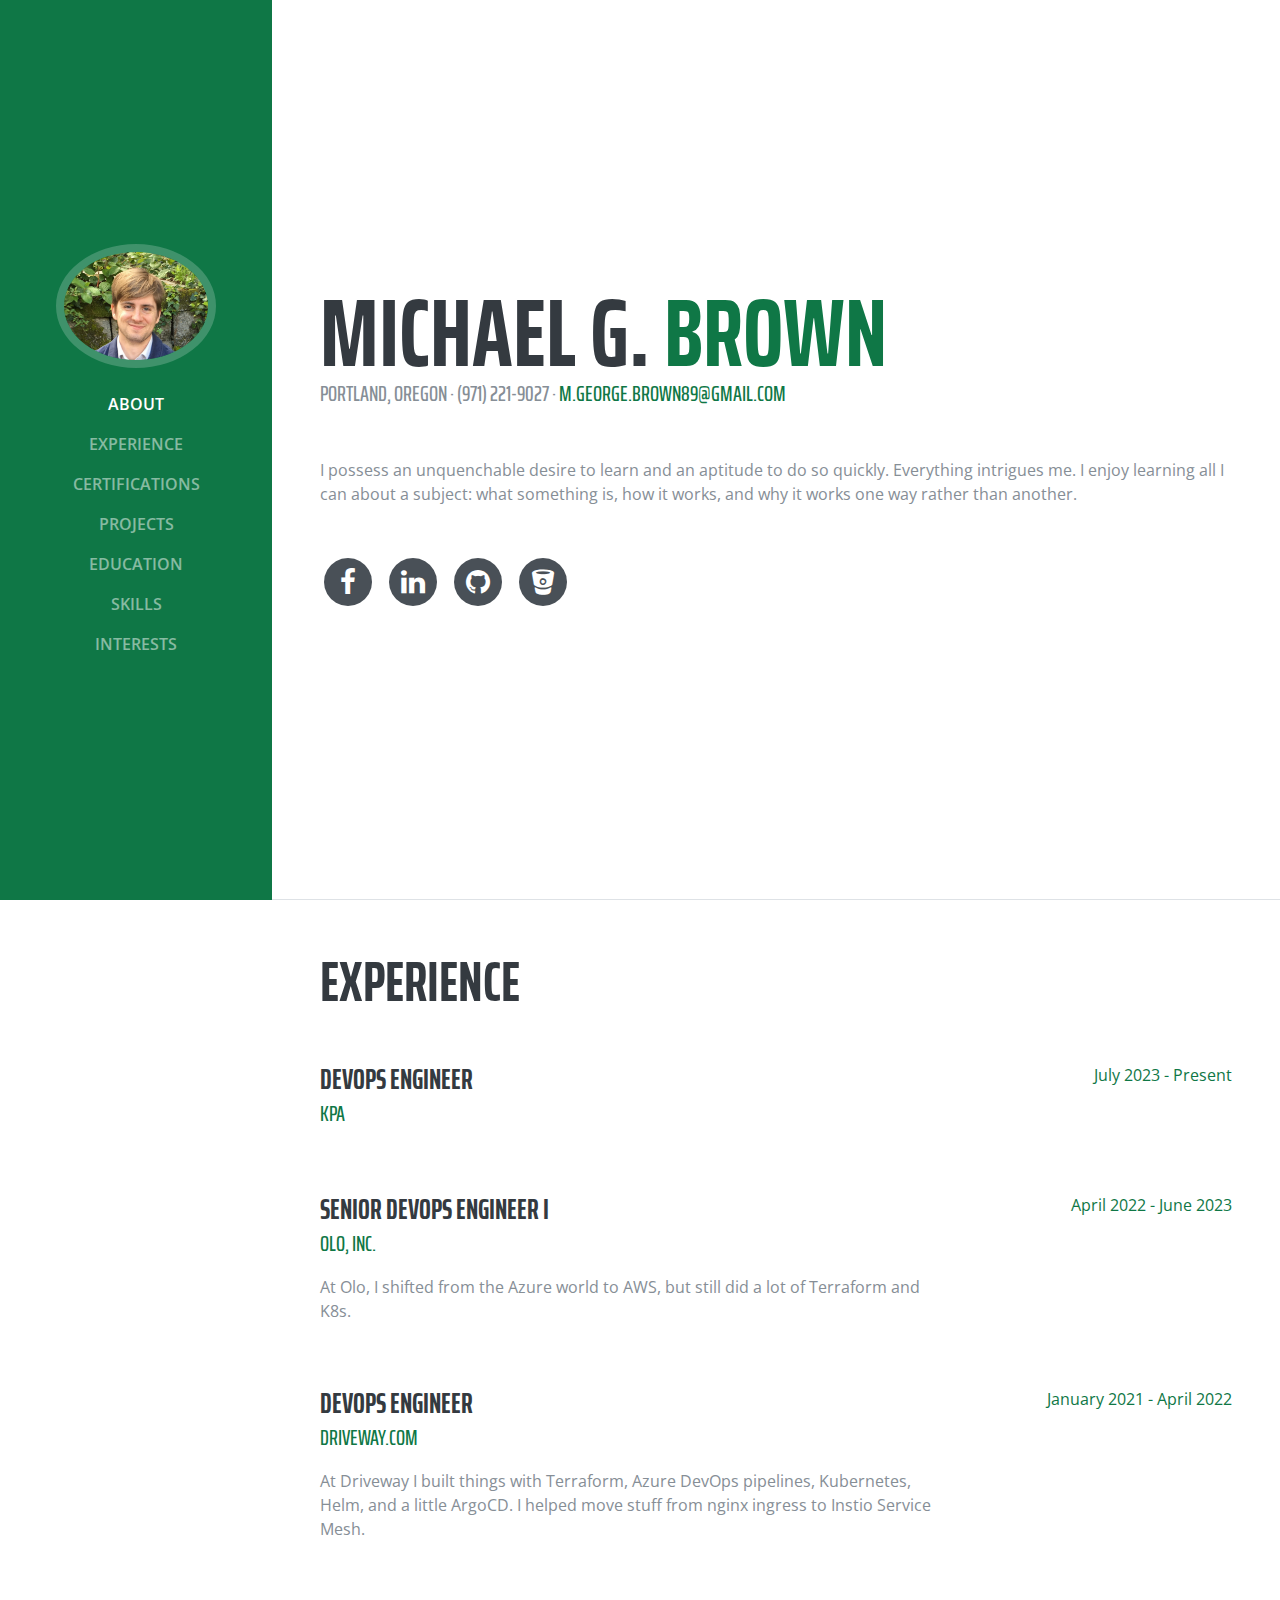
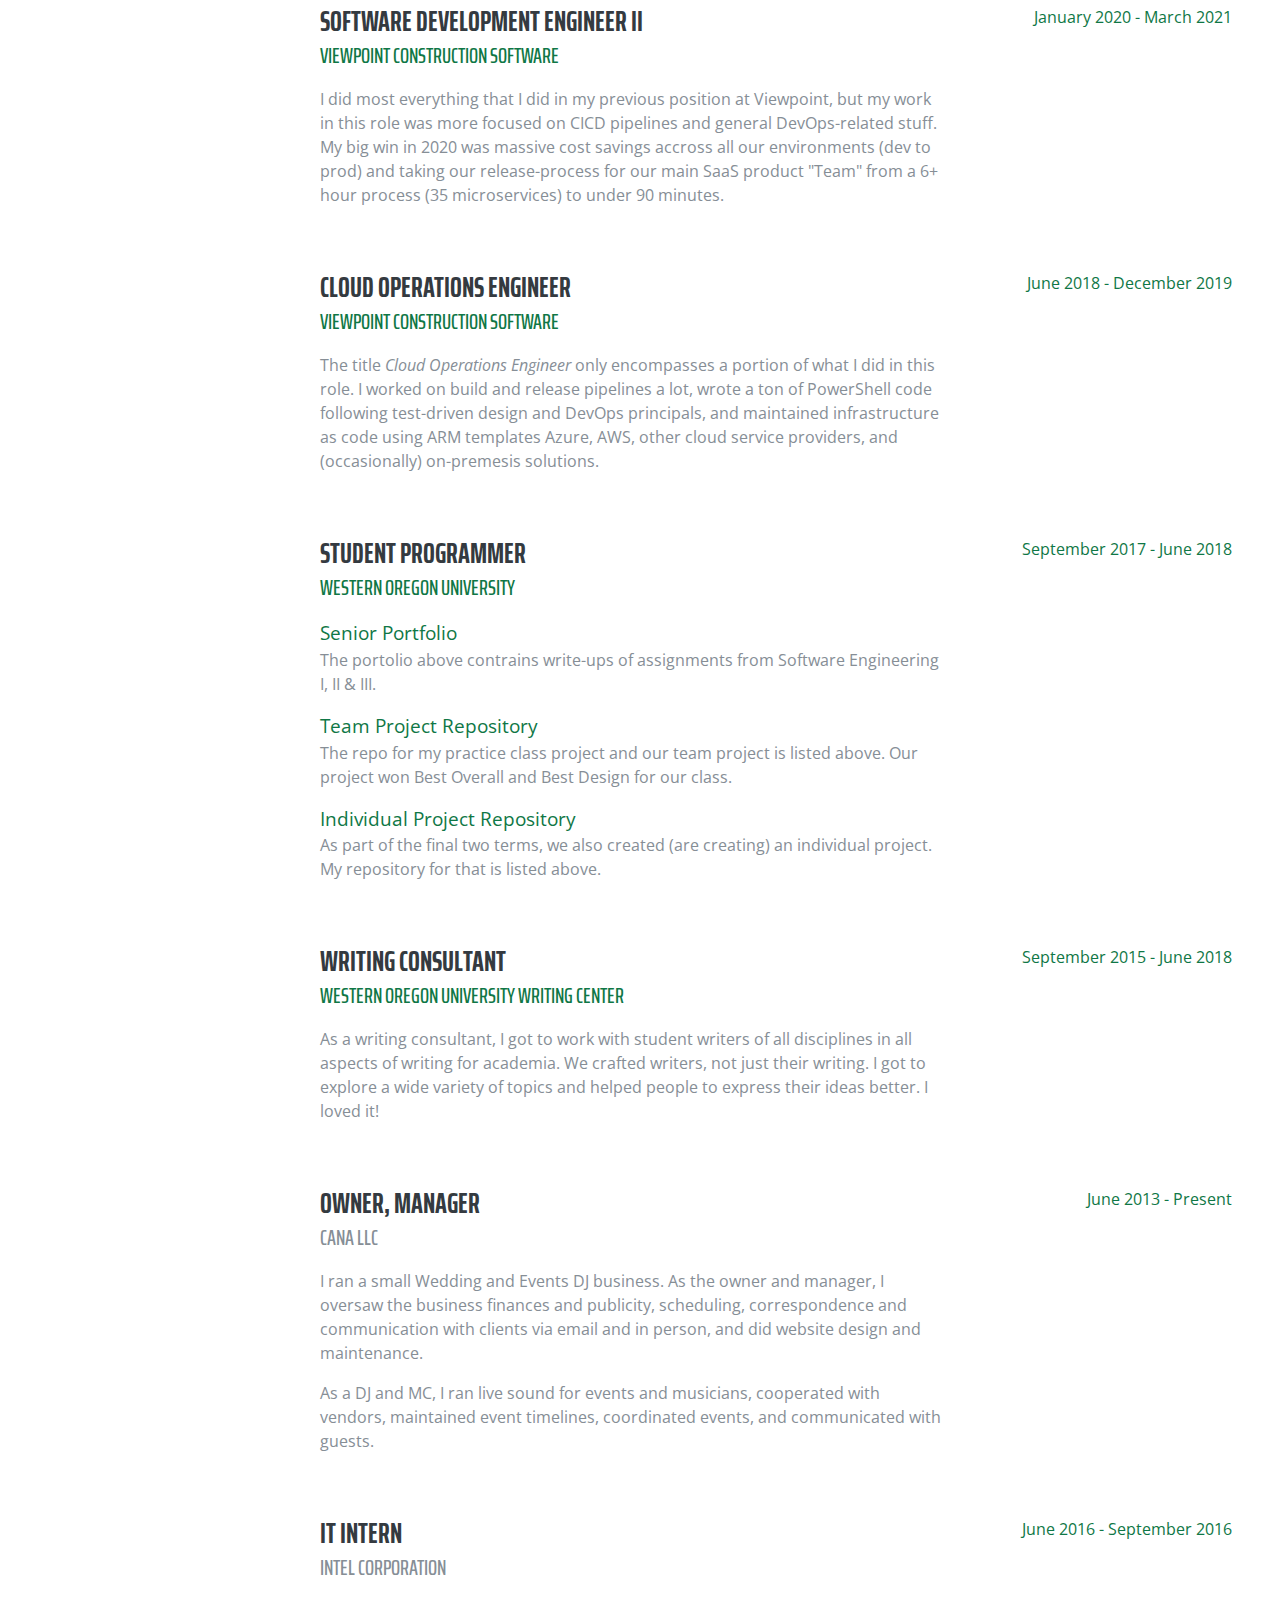
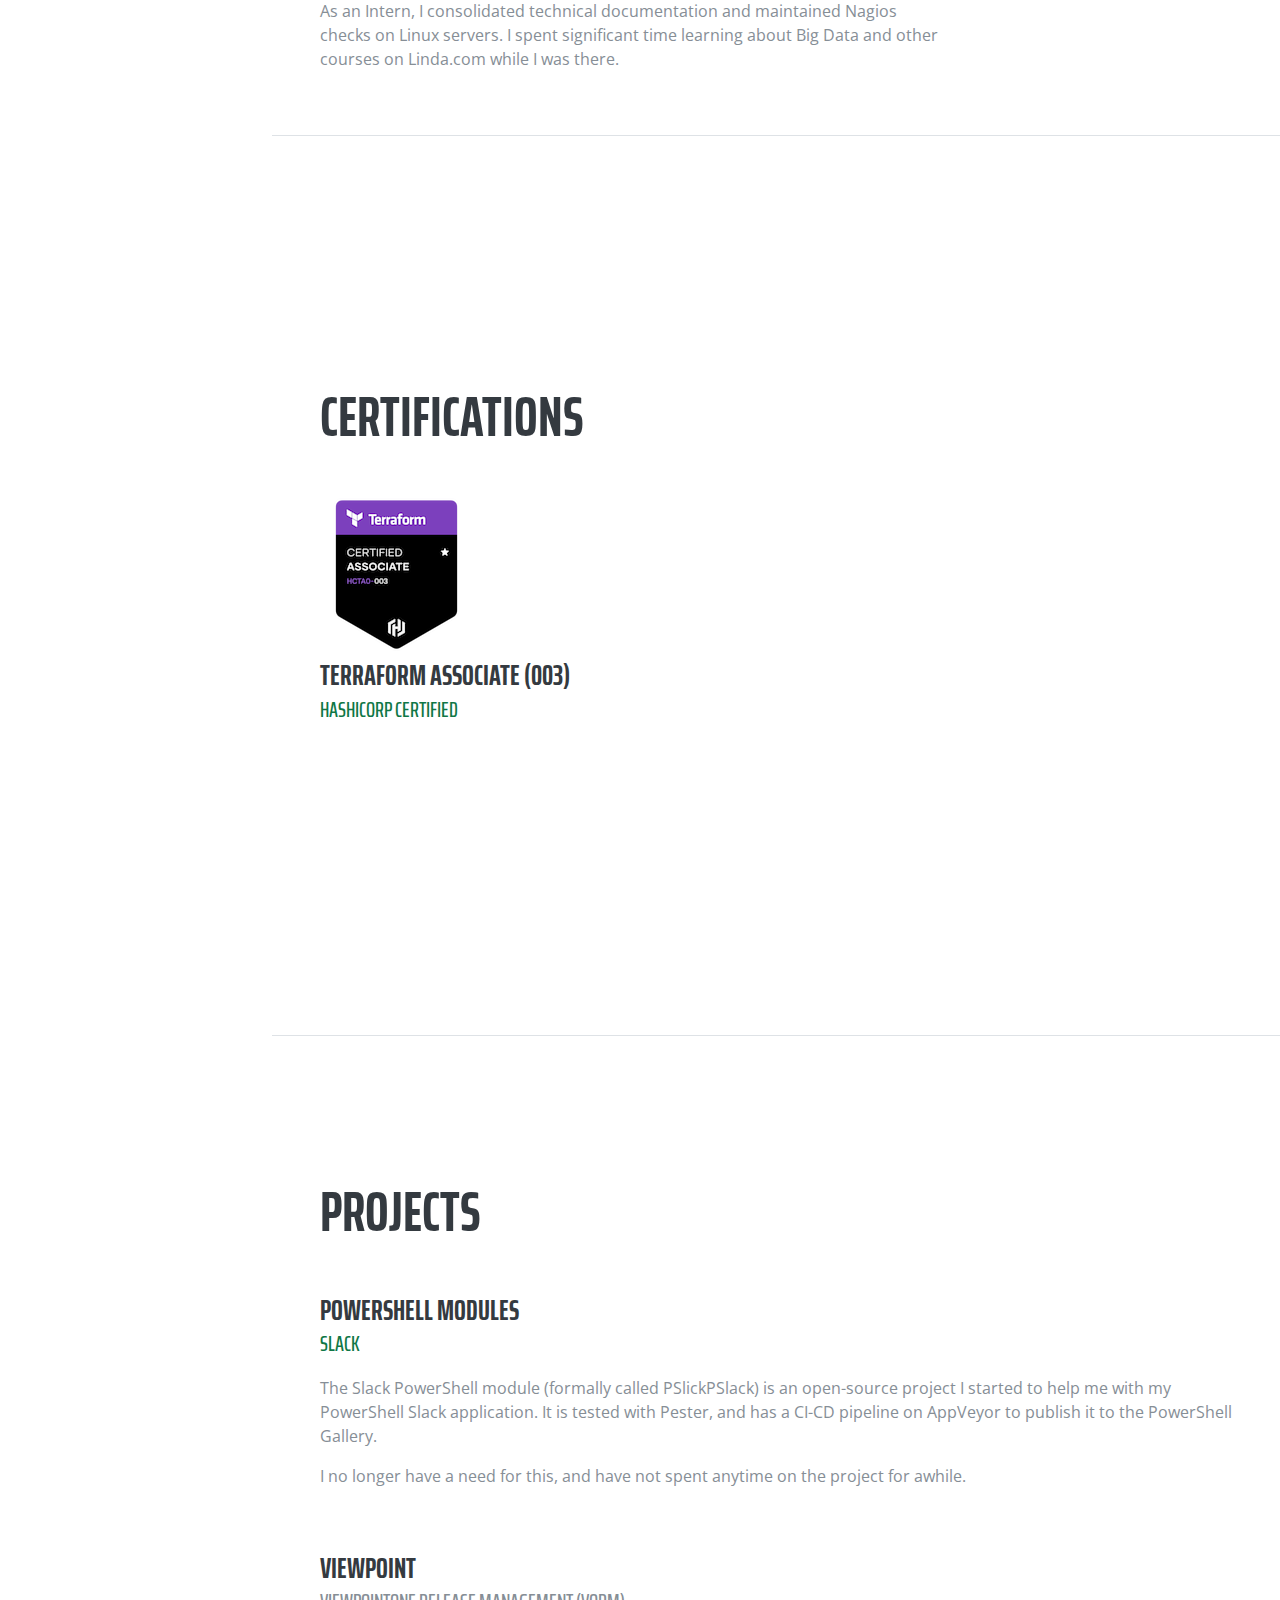
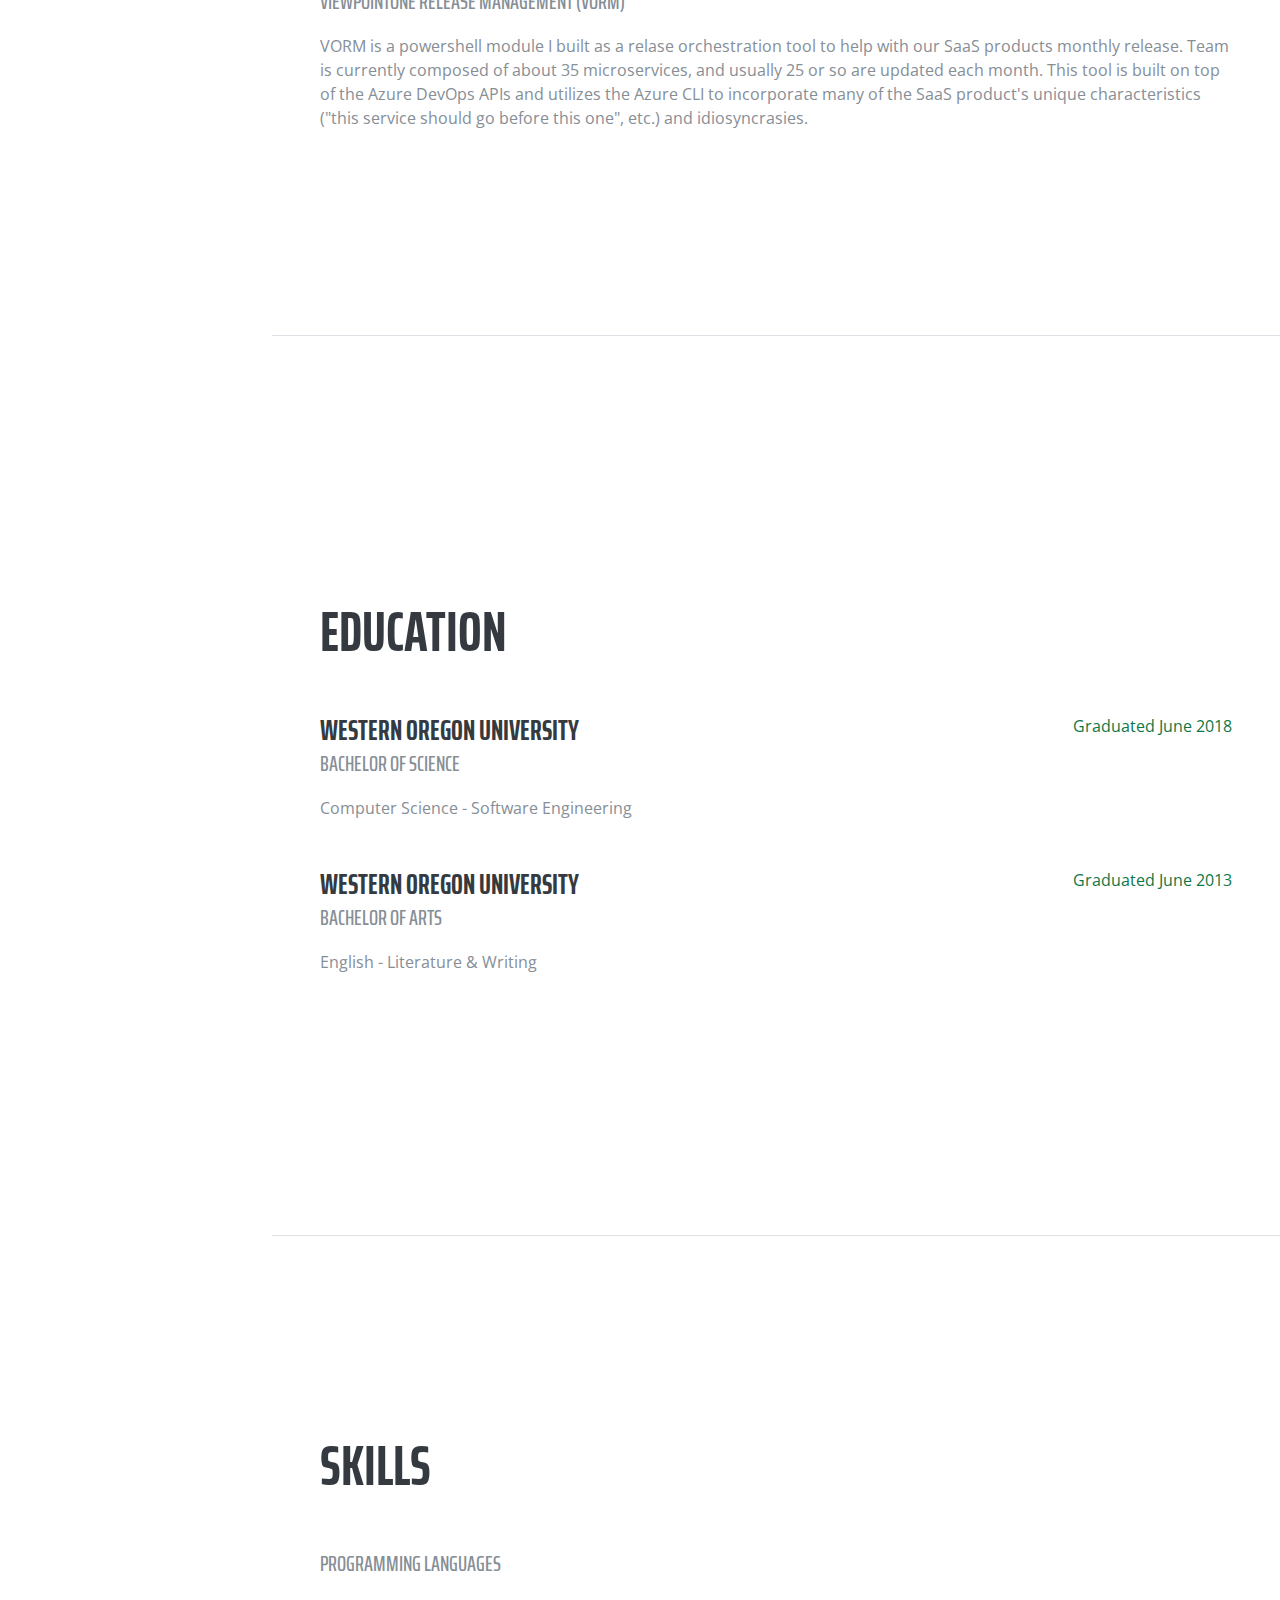
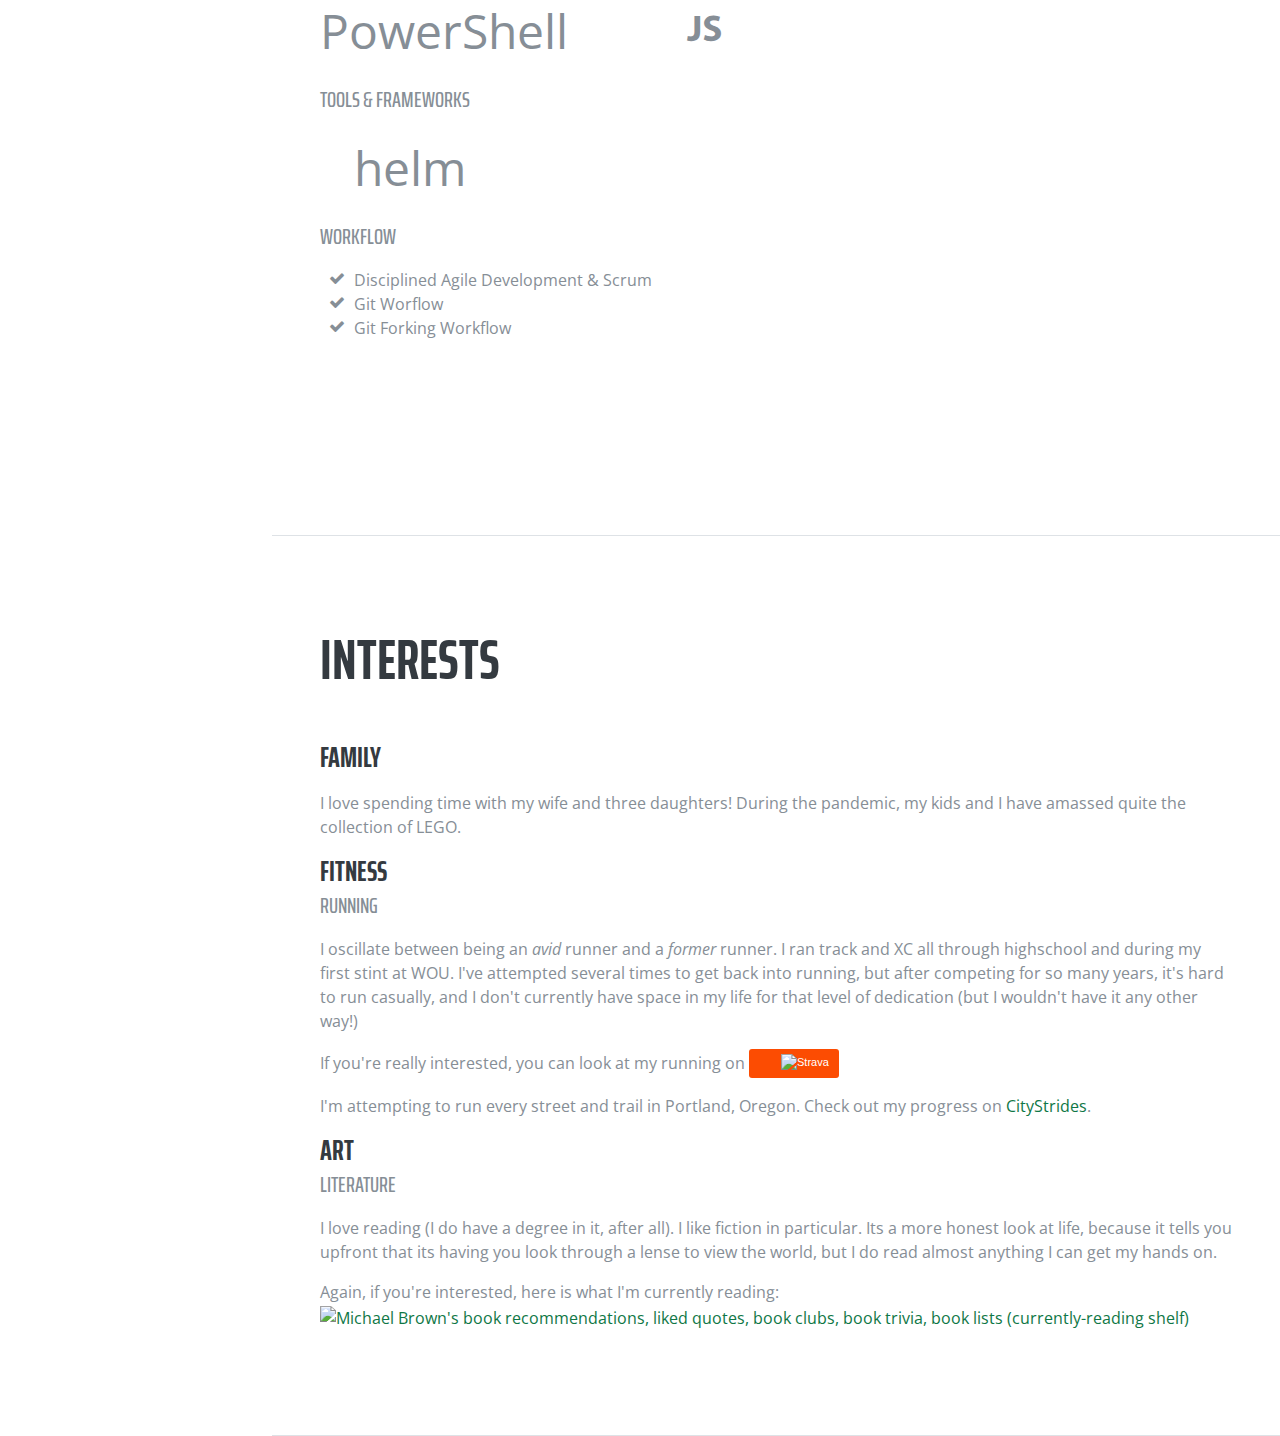
==== commit bd758493: "work history update" ====
--- a/index.html
+++ b/index.html
@@ -130,16 +130,31 @@
 
         <div class="resume-item d-flex flex-column flex-md-row mb-5">
           <div class="resume-content mr-auto">
+            <h3 class="mb-0">DevOps Engineer</h3>
+            <div class="subheading mb-3">
+              <a href="https://kpa.io/">KPA</a>
+            </div>
+            <p>
+
+            </p>
+          </div>
+          <div class="resume-date text-md-right">
+            <span class="text-primary">July 2023 - Present</span>
+          </div>
+        </div>
+
+        <div class="resume-item d-flex flex-column flex-md-row mb-5">
+          <div class="resume-content mr-auto">
             <h3 class="mb-0">Senior DevOps Engineer I</h3>
             <div class="subheading mb-3">
               <a href="https://www.olo.com">Olo, Inc.</a>
             </div>
             <p>
-
-            </p>
-          </div>
-          <div class="resume-date text-md-right">
-            <span class="text-primary">April 2022 - Present</span>
+              At Olo, I shifted from the Azure world to AWS, but still did a lot of Terraform and K8s.
+            </p>
+          </div>
+          <div class="resume-date text-md-right">
+            <span class="text-primary">April 2022 - June 2023</span>
           </div>
         </div>
 
@@ -308,10 +323,12 @@
 
         <div class="resume-item d-flex flex-column flex-md-row mb-5">
           <div class="resume-content mr-auto">
-            <img class="img-fluid img-profile mx-auto mb-2" src="img/hashicorp-certified-terraform-associate-003.png" alt="">
+            <img class="img-fluid img-profile mx-auto mb-2" src="img/hashicorp-certified-terraform-associate-003.png"
+              alt="">
             <h3 class="mb-0">Terraform Associate (003)</h3>
             <div class="subheading mb-3">
-              <a href="https://www.credly.com/badges/6b4bf08a-d1d2-4431-aa09-516db81ec84f/public_url">Hashicorp Certified</a>
+              <a href="https://www.credly.com/badges/6b4bf08a-d1d2-4431-aa09-516db81ec84f/public_url">Hashicorp
+                Certified</a>
             </div>
           </div>
         </div>
